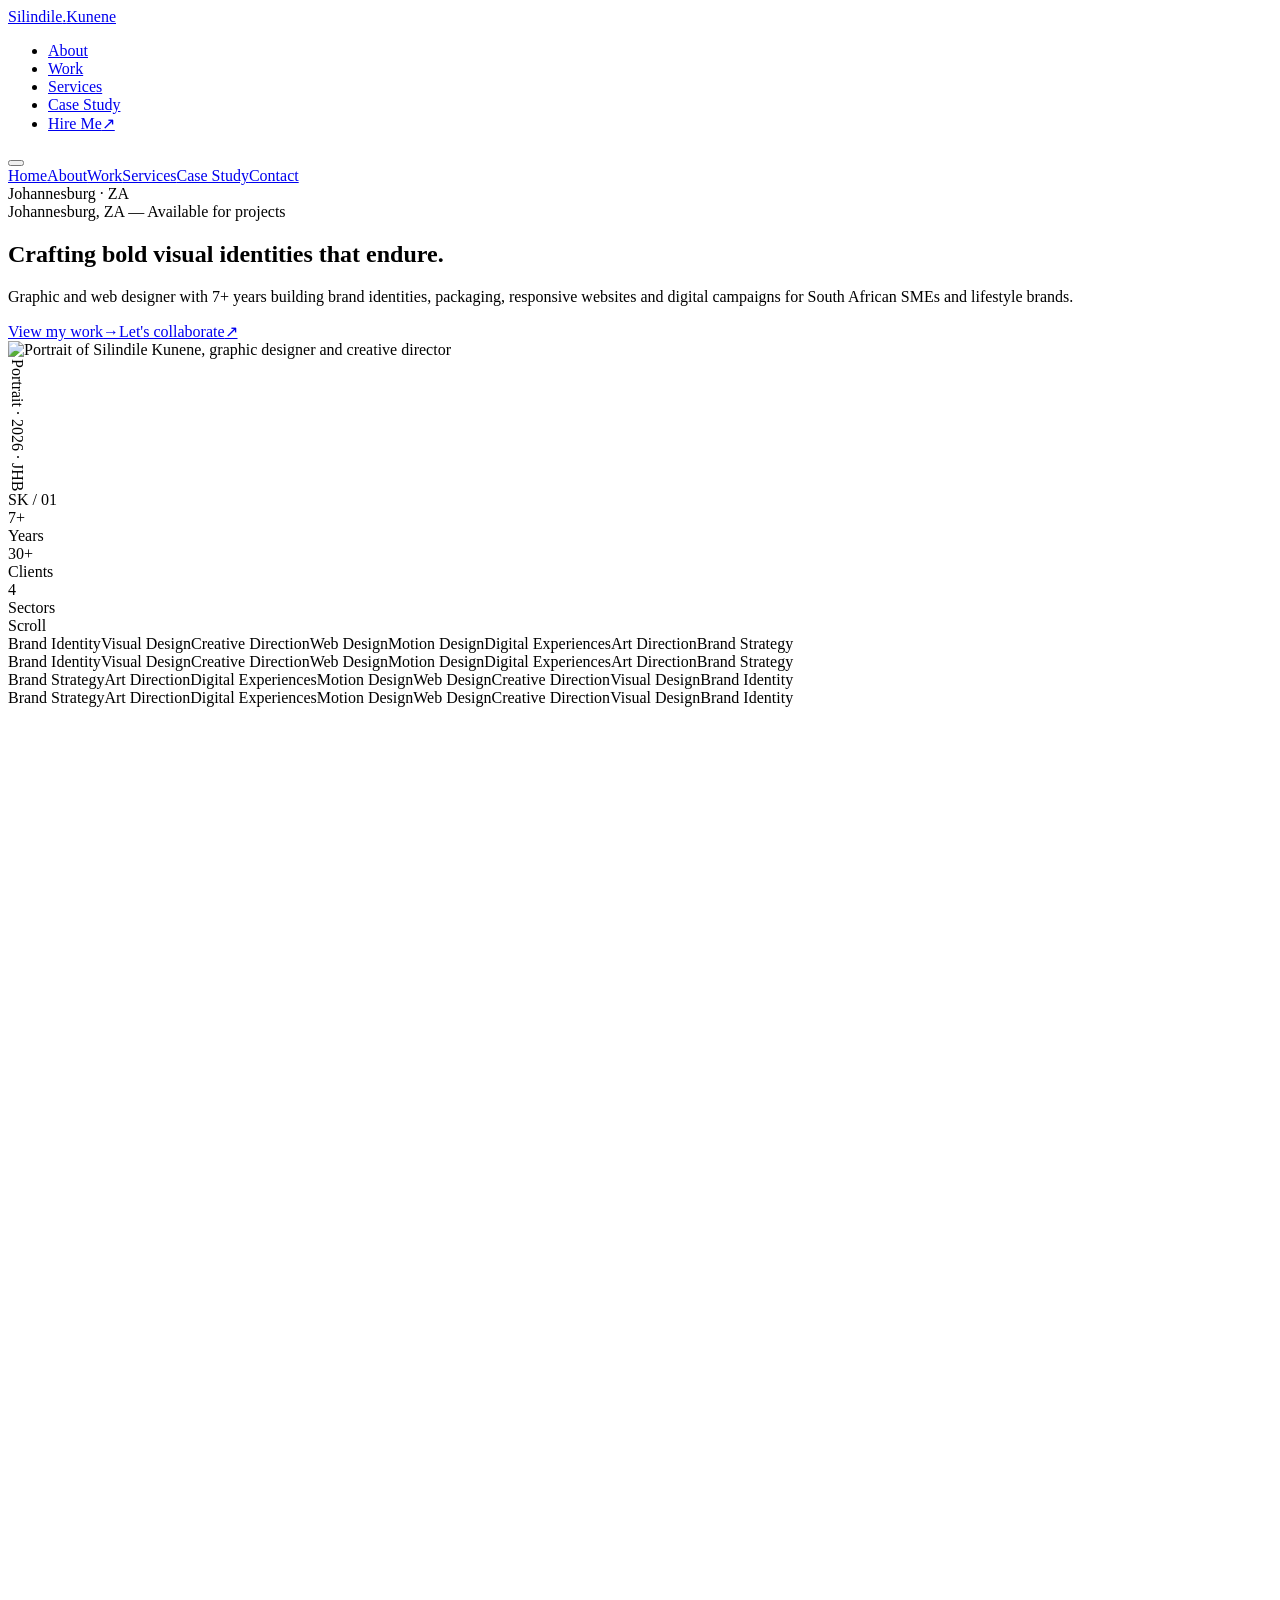
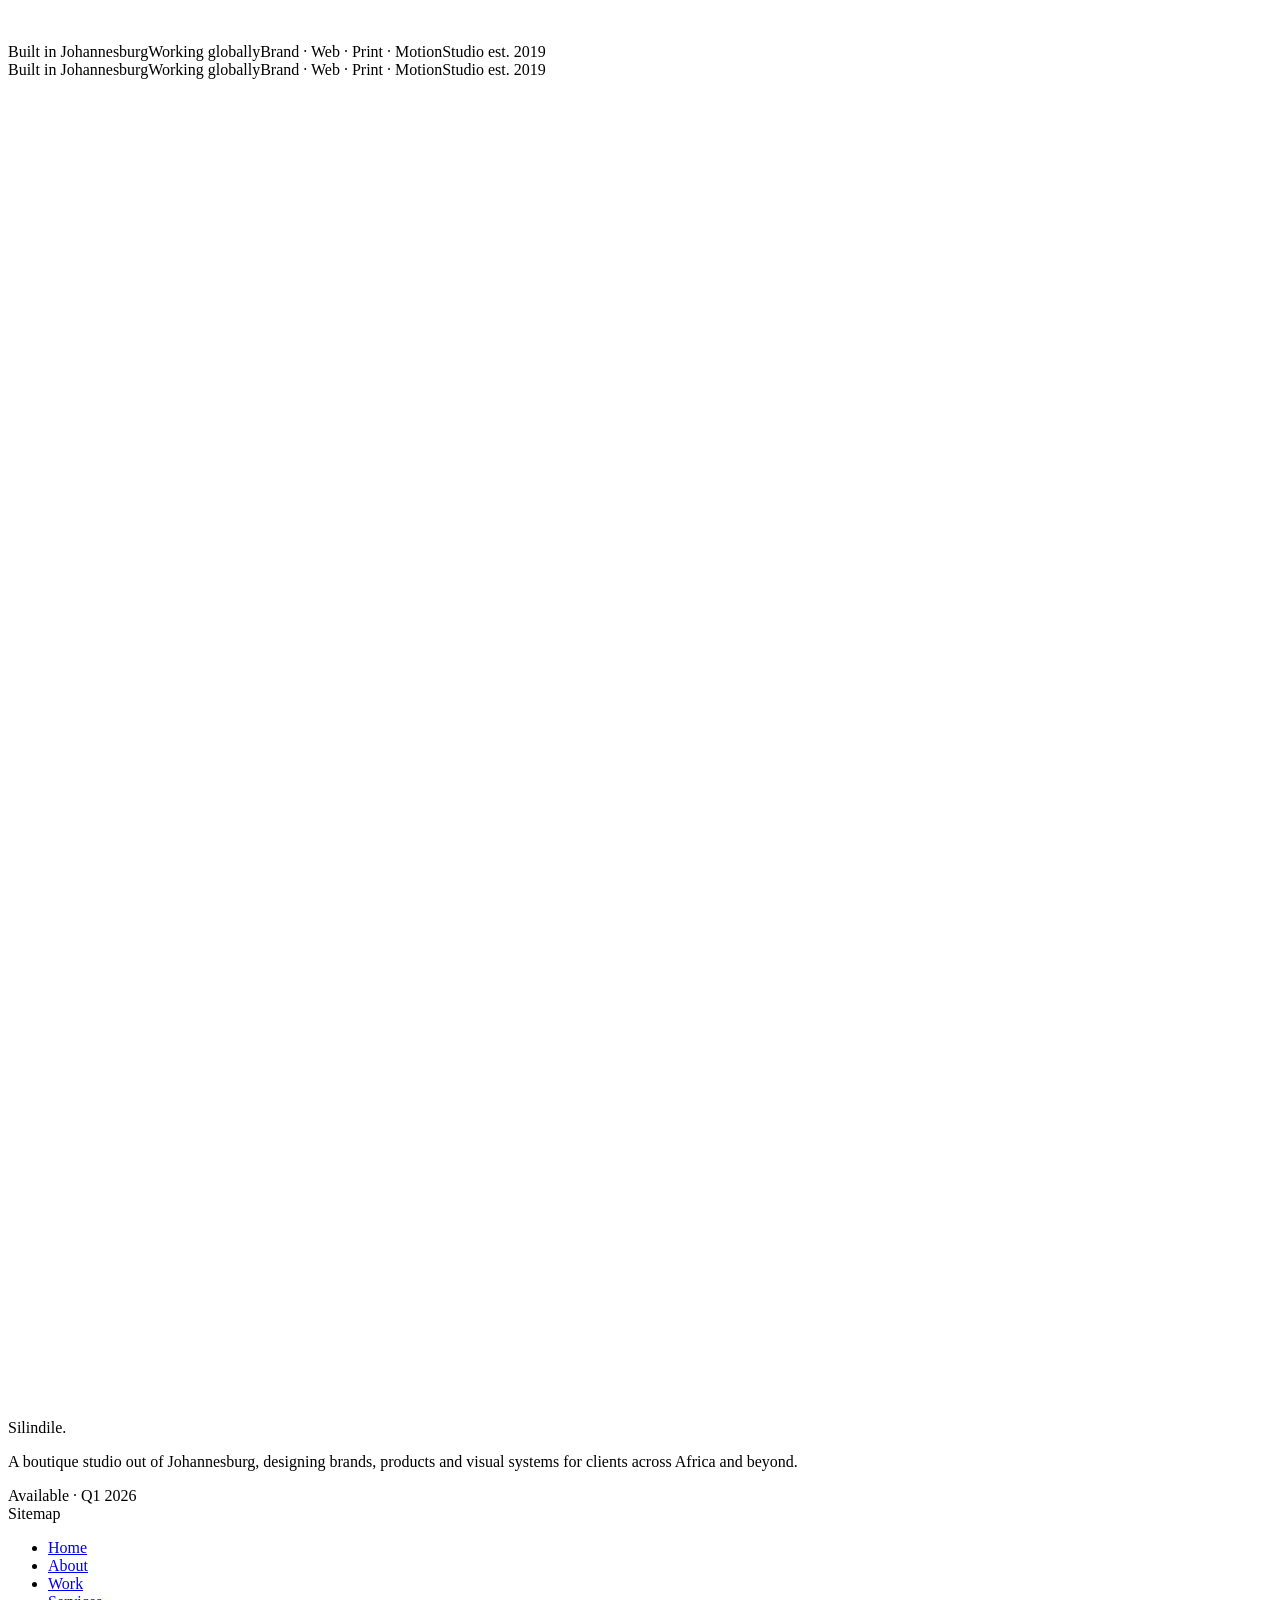
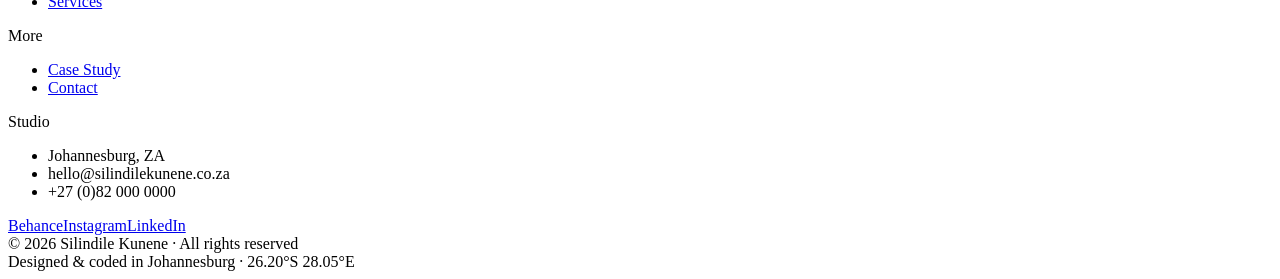
==== index.html @ 329f8b5c "Add files via upload" ====
<!DOCTYPE html><html lang="en" data-tsd-source="/src/routes/__root.tsx:108:5" class="cursor-on"><head data-tsd-source="/src/routes/__root.tsx:109:7"><meta charset="utf-8"><meta name="viewport" content="width=device-width, initial-scale=1"><link rel="preload" as="image" href="assets/images/silindile-hero.png" fetchpriority="high"><link rel="stylesheet" href="https://fonts.googleapis.com/css2?family=Cormorant+Garamond:ital,wght@0,300;0,400;0,500;0,600;1,300;1,400;1,600&amp;family=DM+Mono:wght@300;400;500&amp;display=swap" data-precedence="default"><link rel="stylesheet" href="https://api.fontshare.com/v2/css?f[]=cabinet-grotesk@300,400,500,700,800,900&amp;display=swap" data-precedence="default"><title>Silindile Kunene — Graphic Designer &amp; Creative Director</title><meta name="author" content="Silindile Kunene"><meta name="theme-color" content="#000000"><meta name="format-detection" content="telephone=no"><meta property="og:site_name" content="Silindile Kunene"><meta property="og:type" content="website"><meta property="og:locale" content="en_ZA"><meta name="twitter:card" content="summary_large_image"><meta name="twitter:title" content="Silindile Kunene — Graphic Designer &amp; Creative Director"><meta name="twitter:description" content="Brand identity, web design, creative direction. Johannesburg-based studio working with premium brands across Africa and globally."><meta name="description" content="Building premium brand identities, immersive digital experiences and visual systems that make people stop scrolling. Johannesburg, South Africa."><meta property="og:title" content="Silindile Kunene — Graphic Designer &amp; Creative Director"><meta property="og:description" content="Independent studio crafting bold visual identities, premium brands and digital experiences from Johannesburg."><meta property="og:url" content="https://radiant-refine-joy.lovable.app/"><meta property="og:image" content="https://radiant-refine-joy.lovable.appassets/images/silindile-hero.png"><meta name="twitter:image" content="https://radiant-refine-joy.lovable.appassets/images/silindile-hero.png"><link rel="icon" href="/favicon.ico"><link rel="preconnect" href="https://fonts.googleapis.com"><link rel="preconnect" href="https://fonts.gstatic.com" crossorigin="anonymous"><link rel="preconnect" href="https://api.fontshare.com"><link rel="canonical" href="https://radiant-refine-joy.lovable.app/"><link rel="preload" as="image" href="assets/images/silindile-hero.png" fetchpriority="high"><script type="application/ld+json">{"@context":"https://schema.org","@type":"Person","name":"Silindile Kunene","jobTitle":"Graphic Designer & Creative Director","url":"https://radiant-refine-joy.lovable.app","address":{"@type":"PostalAddress","addressLocality":"Johannesburg","addressCountry":"ZA"},"sameAs":["https://www.behance.net/silindilekunene"]}</script><link rel="stylesheet" href="assets/styles.css"></head><body class="bg-ink text-bone" data-tsd-source="/src/routes/__root.tsx:112:7"><style data-tsd-source="/src/components/site/Cursor.tsx:65:7">
        .cursor-on, .cursor-on * { cursor: none !important; }
        @media (max-width: 1023px), (pointer: coarse) {
          .cursor-on, .cursor-on * { cursor: auto !important; }
        }
        .cursor-dot, .cursor-ring {
          position: fixed; top: 0; left: 0; pointer-events: none; z-index: 9999;
          transition: width .3s var(--ease-editorial), height .3s var(--ease-editorial), background-color .3s, border-color .3s;
        }
        .cursor-dot { width: 8px; height: 8px; background: var(--color-gold); border-radius: 999px; mix-blend-mode: difference; }
        .cursor-ring { width: 36px; height: 36px; border: 1px solid rgba(255,255,255,0.35); border-radius: 999px; }
        body.cursor-hover .cursor-dot { width: 56px; height: 56px; background: rgba(255,106,0,0.15); }
        body.cursor-hover .cursor-ring { width: 56px; height: 56px; border-color: var(--color-gold); }
      </style><div class="cursor-dot" aria-hidden="true" data-tsd-source="/src/components/site/Cursor.tsx:79:7"></div><div class="cursor-ring" aria-hidden="true" data-tsd-source="/src/components/site/Cursor.tsx:80:7" style="transform: translate3d(720px, 900px, 0px) translate(-50%, -50%);"></div><nav class="fixed inset-x-0 top-0 z-50 flex items-center justify-between px-6 py-5 transition-all duration-500 md:px-12 bg-transparent" data-tsd-source="/src/components/site/Nav.tsx:27:7"><a data-tsd-source="/src/components/site/Nav.tsx:34:9" class="flex items-baseline gap-2 text-bone active" href="index.html" data-status="active" aria-current="page"><span class="font-display text-[1.35rem] tracking-wide" data-tsd-source="/src/components/site/Nav.tsx:35:11">Silindile<span class="text-gold" data-tsd-source="/src/components/site/Nav.tsx:36:22">.</span></span><span class="hidden font-mono text-[0.55rem] uppercase tracking-[0.3em] text-white/40 md:inline" data-tsd-source="/src/components/site/Nav.tsx:38:11">Kunene</span></a><ul class="hidden items-center gap-10 md:flex" data-tsd-source="/src/components/site/Nav.tsx:43:9"><li data-tsd-source="/src/components/site/Nav.tsx:47:15"><a data-tsd-source="/src/components/site/Nav.tsx:48:17" href="about.html" class="relative font-mono text-[0.7rem] uppercase tracking-[0.2em] transition-colors text-white/50 hover:text-bone">About<span class="absolute -bottom-1 left-0 h-px bg-gold transition-all duration-500 w-0 group-hover:w-full" data-tsd-source="/src/components/site/Nav.tsx:55:19"></span></a></li><li data-tsd-source="/src/components/site/Nav.tsx:47:15"><a data-tsd-source="/src/components/site/Nav.tsx:48:17" href="work.html" class="relative font-mono text-[0.7rem] uppercase tracking-[0.2em] transition-colors text-white/50 hover:text-bone">Work<span class="absolute -bottom-1 left-0 h-px bg-gold transition-all duration-500 w-0 group-hover:w-full" data-tsd-source="/src/components/site/Nav.tsx:55:19"></span></a></li><li data-tsd-source="/src/components/site/Nav.tsx:47:15"><a data-tsd-source="/src/components/site/Nav.tsx:48:17" href="services.html" class="relative font-mono text-[0.7rem] uppercase tracking-[0.2em] transition-colors text-white/50 hover:text-bone">Services<span class="absolute -bottom-1 left-0 h-px bg-gold transition-all duration-500 w-0 group-hover:w-full" data-tsd-source="/src/components/site/Nav.tsx:55:19"></span></a></li><li data-tsd-source="/src/components/site/Nav.tsx:47:15"><a data-tsd-source="/src/components/site/Nav.tsx:48:17" href="case-study.html" class="relative font-mono text-[0.7rem] uppercase tracking-[0.2em] transition-colors text-white/50 hover:text-bone">Case Study<span class="absolute -bottom-1 left-0 h-px bg-gold transition-all duration-500 w-0 group-hover:w-full" data-tsd-source="/src/components/site/Nav.tsx:55:19"></span></a></li><li data-tsd-source="/src/components/site/Nav.tsx:64:11"><a data-tsd-source="/src/components/site/Nav.tsx:65:13" href="contact.html" class="group inline-flex items-center gap-2 bg-gold px-5 py-2.5 font-mono text-[0.68rem] uppercase tracking-[0.2em] text-ink transition-colors hover:bg-bone">Hire Me<span class="transition-transform group-hover:translate-x-0.5" data-tsd-source="/src/components/site/Nav.tsx:70:15">↗</span></a></li></ul><button aria-label="Toggle navigation" class="relative z-50 flex h-10 w-10 flex-col items-center justify-center gap-[5px] md:hidden" data-tsd-source="/src/components/site/Nav.tsx:75:9"><span class="block h-[1.5px] w-7 bg-bone transition-transform " data-tsd-source="/src/components/site/Nav.tsx:80:11"></span><span class="block h-[1.5px] w-7 bg-bone transition-opacity " data-tsd-source="/src/components/site/Nav.tsx:83:11"></span><span class="block h-[1.5px] w-7 bg-bone transition-transform " data-tsd-source="/src/components/site/Nav.tsx:86:11"></span></button></nav><div class="fixed inset-0 z-40 flex flex-col items-center justify-center gap-10 bg-ink transition-all duration-500 md:hidden pointer-events-none opacity-0" data-tsd-source="/src/components/site/Nav.tsx:93:7"><a data-tsd-source="/src/components/site/Nav.tsx:99:11" class="font-display text-4xl font-light tracking-tight text-bone transition-colors hover:text-gold active" href="index.html" data-status="active" aria-current="page">Home</a><a data-tsd-source="/src/components/site/Nav.tsx:99:11" href="about.html" class="font-display text-4xl font-light tracking-tight text-bone transition-colors hover:text-gold">About</a><a data-tsd-source="/src/components/site/Nav.tsx:99:11" href="work.html" class="font-display text-4xl font-light tracking-tight text-bone transition-colors hover:text-gold">Work</a><a data-tsd-source="/src/components/site/Nav.tsx:99:11" href="services.html" class="font-display text-4xl font-light tracking-tight text-bone transition-colors hover:text-gold">Services</a><a data-tsd-source="/src/components/site/Nav.tsx:99:11" href="case-study.html" class="font-display text-4xl font-light tracking-tight text-bone transition-colors hover:text-gold">Case Study</a><a data-tsd-source="/src/components/site/Nav.tsx:99:11" href="contact.html" class="font-display text-4xl font-light tracking-tight text-bone transition-colors hover:text-gold">Contact</a><div class="absolute bottom-12 font-mono text-[0.6rem] uppercase tracking-[0.3em] text-white/30" data-tsd-source="/src/components/site/Nav.tsx:107:9">Johannesburg · ZA</div></div><main class="min-h-screen" data-tsd-source="/src/routes/__root.tsx:127:7"><!--$--><section class="relative min-h-[100svh] overflow-hidden bg-ink pt-28 md:pt-0" data-tsd-source="/src/routes/index.tsx:95:7"><div class="pointer-events-none absolute right-[18%] top-1/2 hidden md:block" data-tsd-source="/src/routes/index.tsx:97:9"><div class="spin-slow absolute h-[520px] w-[520px] rounded-full border border-gold/10" data-tsd-source="/src/routes/index.tsx:98:11"></div><div class="absolute h-[320px] w-[320px] rounded-full border border-gold/15 [animation:spin-slow_60s_linear_infinite_reverse]" data-tsd-source="/src/routes/index.tsx:99:11"></div></div><div class="relative mx-auto grid min-h-[100svh] max-w-[1500px] grid-cols-1 items-center gap-16 px-6 pb-16 md:grid-cols-[1.05fr_0.95fr] md:px-12" data-tsd-source="/src/routes/index.tsx:102:9"><div class="relative" data-tsd-source="/src/routes/index.tsx:103:11"><div data-tsd-source="/src/components/site/Reveal.tsx:22:5" style="opacity: 1; transform: none;"><span class="eyebrow eyebrow-rule" data-tsd-source="/src/routes/index.tsx:105:15">Johannesburg, ZA — Available for projects</span></div><h1 class="serif-display mt-8 text-[clamp(3.2rem,7.2vw,7.8rem)]" data-tsd-source="/src/components/site/Reveal.tsx:47:5"><span class="inline-block will-change-transform " data-tsd-source="/src/components/site/Reveal.tsx:57:11" style="opacity: 1; filter: blur(0px); transform: none;">Crafting<!-- -->&nbsp;</span><span class="inline-block will-change-transform italic text-gold" data-tsd-source="/src/components/site/Reveal.tsx:57:11" style="opacity: 1; filter: blur(0px); transform: none;">bold<!-- -->&nbsp;</span><span class="inline-block will-change-transform " data-tsd-source="/src/components/site/Reveal.tsx:57:11" style="opacity: 1; filter: blur(0px); transform: none;">visual<!-- -->&nbsp;</span><span class="inline-block will-change-transform " data-tsd-source="/src/components/site/Reveal.tsx:57:11" style="opacity: 1; filter: blur(0px); transform: none;">identities<!-- -->&nbsp;</span><span class="inline-block will-change-transform " data-tsd-source="/src/components/site/Reveal.tsx:57:11" style="opacity: 1; filter: blur(0px); transform: none;">that<!-- -->&nbsp;</span><span class="inline-block will-change-transform " data-tsd-source="/src/components/site/Reveal.tsx:57:11" style="opacity: 1; filter: blur(0px); transform: none;">endure.</span></h1><div data-tsd-source="/src/components/site/Reveal.tsx:22:5" style="opacity: 1; transform: none;"><p class="mt-8 max-w-[460px] text-base leading-relaxed text-white/55" data-tsd-source="/src/routes/index.tsx:117:15">Graphic and web designer with 7+ years building brand identities, packaging, responsive websites and digital campaigns for South African SMEs and lifestyle brands.</p></div><div data-tsd-source="/src/components/site/Reveal.tsx:22:5" style="opacity: 1; transform: none;"><div class="mt-10 flex flex-wrap items-center gap-5" data-tsd-source="/src/routes/index.tsx:125:15"><a data-tsd-source="/src/routes/index.tsx:126:17" href="work.html" class="group inline-flex items-center gap-3 bg-gold px-7 py-4 font-mono text-[0.7rem] uppercase tracking-[0.25em] text-ink transition-all hover:bg-bone">View my work<span class="transition-transform group-hover:translate-x-1" data-tsd-source="/src/routes/index.tsx:131:19">→</span></a><a data-tsd-source="/src/routes/index.tsx:133:17" href="contact.html" class="group inline-flex items-center gap-2 border-b border-white/15 pb-1.5 font-mono text-[0.7rem] uppercase tracking-[0.2em] text-white/65 transition-all hover:border-gold hover:text-bone">Let's collaborate<span class="text-gold transition-transform group-hover:translate-x-1" data-tsd-source="/src/routes/index.tsx:138:19">↗</span></a></div></div></div><div class="relative h-[60svh] animate-[fade-up_1.2s_var(--ease-soft)_0.4s_both] md:h-[88vh]" data-tsd-source="/src/routes/index.tsx:145:11"><div class="absolute inset-0 overflow-hidden bg-[radial-gradient(circle_at_50%_120%,rgba(255,106,0,0.35),transparent_55%)]" data-tsd-source="/src/routes/index.tsx:146:13"><div class="absolute inset-x-12 bottom-0 top-12 border border-white/10 bg-[linear-gradient(160deg,#000_0%,#0d0200_60%,#1a0500_100%)]" data-tsd-source="/src/routes/index.tsx:147:15"><div class="grain absolute inset-0" data-tsd-source="/src/routes/index.tsx:148:17"></div><img src="assets/images/silindile-hero.png" alt="Portrait of Silindile Kunene, graphic designer and creative director" fetchpriority="high" decoding="async" width="900" height="1200" class="absolute bottom-0 left-1/2 h-[92%] w-auto -translate-x-1/2 object-contain object-bottom [mask-image:linear-gradient(to_bottom,black_82%,transparent)]" data-tsd-source="/src/routes/index.tsx:149:17"><div class="absolute right-4 top-4 z-10 font-mono text-[0.55rem] uppercase tracking-[0.3em] text-white/40" style="writing-mode:vertical-rl" data-tsd-source="/src/routes/index.tsx:158:17">Portrait · 2026 · JHB</div><div class="absolute left-6 top-6 z-10 font-mono text-[0.55rem] uppercase tracking-[0.3em] text-gold/70" data-tsd-source="/src/routes/index.tsx:164:17">SK / 01</div></div></div><div class="absolute -bottom-2 left-2 grid grid-cols-3 gap-6 border border-white/10 bg-ink/85 p-6 backdrop-blur md:left-auto md:right-6" data-tsd-source="/src/routes/index.tsx:171:13"><div class="flex flex-col gap-2" data-tsd-source="/src/components/site/StatCounter.tsx:43:5"><div class="font-display text-[clamp(2.4rem,4vw,3.5rem)] font-light leading-none" data-tsd-source="/src/components/site/StatCounter.tsx:44:7">7<span class="text-gold" data-tsd-source="/src/components/site/StatCounter.tsx:46:9">+</span></div><div class="mono-label text-white/40" data-tsd-source="/src/components/site/StatCounter.tsx:48:7">Years</div></div><div class="flex flex-col gap-2" data-tsd-source="/src/components/site/StatCounter.tsx:43:5"><div class="font-display text-[clamp(2.4rem,4vw,3.5rem)] font-light leading-none" data-tsd-source="/src/components/site/StatCounter.tsx:44:7">30<span class="text-gold" data-tsd-source="/src/components/site/StatCounter.tsx:46:9">+</span></div><div class="mono-label text-white/40" data-tsd-source="/src/components/site/StatCounter.tsx:48:7">Clients</div></div><div class="flex flex-col gap-2" data-tsd-source="/src/components/site/StatCounter.tsx:43:5"><div class="font-display text-[clamp(2.4rem,4vw,3.5rem)] font-light leading-none" data-tsd-source="/src/components/site/StatCounter.tsx:44:7">4<span class="text-gold" data-tsd-source="/src/components/site/StatCounter.tsx:46:9"></span></div><div class="mono-label text-white/40" data-tsd-source="/src/components/site/StatCounter.tsx:48:7">Sectors</div></div></div></div></div><div class="absolute bottom-6 left-6 hidden font-mono text-[0.55rem] uppercase tracking-[0.4em] text-white/25 md:flex md:items-center md:gap-3" data-tsd-source="/src/routes/index.tsx:180:9"><span class="block h-8 w-px bg-white/20" data-tsd-source="/src/routes/index.tsx:181:11"></span>Scroll</div></section><div class="overflow-hidden bg-transparent text-bone" data-tsd-source="/src/components/site/Marquee.tsx:19:5"><div class="marquee-track py-5" data-tsd-source="/src/components/site/Marquee.tsx:20:7"><div class="flex shrink-0 items-center gap-12 pr-12" aria-hidden="false" data-tsd-source="/src/components/site/Marquee.tsx:22:11"><span class="flex items-center gap-12 font-display text-[clamp(2rem,4.5vw,4.5rem)] leading-none italic" data-tsd-source="/src/components/site/Marquee.tsx:24:15"><span data-tsd-source="/src/routes/index.tsx:189:11">Brand Identity</span><span class="inline-block h-2 w-2 rounded-full bg-gold" data-tsd-source="/src/components/site/Marquee.tsx:29:17"></span></span><span class="flex items-center gap-12 font-display text-[clamp(2rem,4.5vw,4.5rem)] leading-none italic" data-tsd-source="/src/components/site/Marquee.tsx:24:15"><span data-tsd-source="/src/routes/index.tsx:189:11">Visual Design</span><span class="inline-block h-2 w-2 rounded-full bg-gold" data-tsd-source="/src/components/site/Marquee.tsx:29:17"></span></span><span class="flex items-center gap-12 font-display text-[clamp(2rem,4.5vw,4.5rem)] leading-none italic" data-tsd-source="/src/components/site/Marquee.tsx:24:15"><span data-tsd-source="/src/routes/index.tsx:189:11">Creative Direction</span><span class="inline-block h-2 w-2 rounded-full bg-gold" data-tsd-source="/src/components/site/Marquee.tsx:29:17"></span></span><span class="flex items-center gap-12 font-display text-[clamp(2rem,4.5vw,4.5rem)] leading-none italic" data-tsd-source="/src/components/site/Marquee.tsx:24:15"><span data-tsd-source="/src/routes/index.tsx:189:11">Web Design</span><span class="inline-block h-2 w-2 rounded-full bg-gold" data-tsd-source="/src/components/site/Marquee.tsx:29:17"></span></span><span class="flex items-center gap-12 font-display text-[clamp(2rem,4.5vw,4.5rem)] leading-none italic" data-tsd-source="/src/components/site/Marquee.tsx:24:15"><span data-tsd-source="/src/routes/index.tsx:189:11">Motion Design</span><span class="inline-block h-2 w-2 rounded-full bg-gold" data-tsd-source="/src/components/site/Marquee.tsx:29:17"></span></span><span class="flex items-center gap-12 font-display text-[clamp(2rem,4.5vw,4.5rem)] leading-none italic" data-tsd-source="/src/components/site/Marquee.tsx:24:15"><span data-tsd-source="/src/routes/index.tsx:189:11">Digital Experiences</span><span class="inline-block h-2 w-2 rounded-full bg-gold" data-tsd-source="/src/components/site/Marquee.tsx:29:17"></span></span><span class="flex items-center gap-12 font-display text-[clamp(2rem,4.5vw,4.5rem)] leading-none italic" data-tsd-source="/src/components/site/Marquee.tsx:24:15"><span data-tsd-source="/src/routes/index.tsx:189:11">Art Direction</span><span class="inline-block h-2 w-2 rounded-full bg-gold" data-tsd-source="/src/components/site/Marquee.tsx:29:17"></span></span><span class="flex items-center gap-12 font-display text-[clamp(2rem,4.5vw,4.5rem)] leading-none italic" data-tsd-source="/src/components/site/Marquee.tsx:24:15"><span data-tsd-source="/src/routes/index.tsx:189:11">Brand Strategy</span><span class="inline-block h-2 w-2 rounded-full bg-gold" data-tsd-source="/src/components/site/Marquee.tsx:29:17"></span></span></div><div class="flex shrink-0 items-center gap-12 pr-12" aria-hidden="true" data-tsd-source="/src/components/site/Marquee.tsx:22:11"><span class="flex items-center gap-12 font-display text-[clamp(2rem,4.5vw,4.5rem)] leading-none italic" data-tsd-source="/src/components/site/Marquee.tsx:24:15"><span data-tsd-source="/src/routes/index.tsx:189:11">Brand Identity</span><span class="inline-block h-2 w-2 rounded-full bg-gold" data-tsd-source="/src/components/site/Marquee.tsx:29:17"></span></span><span class="flex items-center gap-12 font-display text-[clamp(2rem,4.5vw,4.5rem)] leading-none italic" data-tsd-source="/src/components/site/Marquee.tsx:24:15"><span data-tsd-source="/src/routes/index.tsx:189:11">Visual Design</span><span class="inline-block h-2 w-2 rounded-full bg-gold" data-tsd-source="/src/components/site/Marquee.tsx:29:17"></span></span><span class="flex items-center gap-12 font-display text-[clamp(2rem,4.5vw,4.5rem)] leading-none italic" data-tsd-source="/src/components/site/Marquee.tsx:24:15"><span data-tsd-source="/src/routes/index.tsx:189:11">Creative Direction</span><span class="inline-block h-2 w-2 rounded-full bg-gold" data-tsd-source="/src/components/site/Marquee.tsx:29:17"></span></span><span class="flex items-center gap-12 font-display text-[clamp(2rem,4.5vw,4.5rem)] leading-none italic" data-tsd-source="/src/components/site/Marquee.tsx:24:15"><span data-tsd-source="/src/routes/index.tsx:189:11">Web Design</span><span class="inline-block h-2 w-2 rounded-full bg-gold" data-tsd-source="/src/components/site/Marquee.tsx:29:17"></span></span><span class="flex items-center gap-12 font-display text-[clamp(2rem,4.5vw,4.5rem)] leading-none italic" data-tsd-source="/src/components/site/Marquee.tsx:24:15"><span data-tsd-source="/src/routes/index.tsx:189:11">Motion Design</span><span class="inline-block h-2 w-2 rounded-full bg-gold" data-tsd-source="/src/components/site/Marquee.tsx:29:17"></span></span><span class="flex items-center gap-12 font-display text-[clamp(2rem,4.5vw,4.5rem)] leading-none italic" data-tsd-source="/src/components/site/Marquee.tsx:24:15"><span data-tsd-source="/src/routes/index.tsx:189:11">Digital Experiences</span><span class="inline-block h-2 w-2 rounded-full bg-gold" data-tsd-source="/src/components/site/Marquee.tsx:29:17"></span></span><span class="flex items-center gap-12 font-display text-[clamp(2rem,4.5vw,4.5rem)] leading-none italic" data-tsd-source="/src/components/site/Marquee.tsx:24:15"><span data-tsd-source="/src/routes/index.tsx:189:11">Art Direction</span><span class="inline-block h-2 w-2 rounded-full bg-gold" data-tsd-source="/src/components/site/Marquee.tsx:29:17"></span></span><span class="flex items-center gap-12 font-display text-[clamp(2rem,4.5vw,4.5rem)] leading-none italic" data-tsd-source="/src/components/site/Marquee.tsx:24:15"><span data-tsd-source="/src/routes/index.tsx:189:11">Brand Strategy</span><span class="inline-block h-2 w-2 rounded-full bg-gold" data-tsd-source="/src/components/site/Marquee.tsx:29:17"></span></span></div></div></div><div class="h-px w-full bg-white/10" data-tsd-source="/src/routes/index.tsx:193:7"></div><div class="overflow-hidden bg-transparent text-bone" data-tsd-source="/src/components/site/Marquee.tsx:19:5"><div class="marquee-track-fast py-5" data-tsd-source="/src/components/site/Marquee.tsx:20:7"><div class="flex shrink-0 items-center gap-12 pr-12" aria-hidden="false" data-tsd-source="/src/components/site/Marquee.tsx:22:11"><span class="flex items-center gap-12 font-display text-[clamp(2rem,4.5vw,4.5rem)] leading-none italic" data-tsd-source="/src/components/site/Marquee.tsx:24:15"><span class="text-white/40" data-tsd-source="/src/routes/index.tsx:196:11">Brand Strategy</span><span class="inline-block h-2 w-2 rounded-full bg-gold" data-tsd-source="/src/components/site/Marquee.tsx:29:17"></span></span><span class="flex items-center gap-12 font-display text-[clamp(2rem,4.5vw,4.5rem)] leading-none italic" data-tsd-source="/src/components/site/Marquee.tsx:24:15"><span class="text-white/40" data-tsd-source="/src/routes/index.tsx:196:11">Art Direction</span><span class="inline-block h-2 w-2 rounded-full bg-gold" data-tsd-source="/src/components/site/Marquee.tsx:29:17"></span></span><span class="flex items-center gap-12 font-display text-[clamp(2rem,4.5vw,4.5rem)] leading-none italic" data-tsd-source="/src/components/site/Marquee.tsx:24:15"><span class="text-white/40" data-tsd-source="/src/routes/index.tsx:196:11">Digital Experiences</span><span class="inline-block h-2 w-2 rounded-full bg-gold" data-tsd-source="/src/components/site/Marquee.tsx:29:17"></span></span><span class="flex items-center gap-12 font-display text-[clamp(2rem,4.5vw,4.5rem)] leading-none italic" data-tsd-source="/src/components/site/Marquee.tsx:24:15"><span class="text-white/40" data-tsd-source="/src/routes/index.tsx:196:11">Motion Design</span><span class="inline-block h-2 w-2 rounded-full bg-gold" data-tsd-source="/src/components/site/Marquee.tsx:29:17"></span></span><span class="flex items-center gap-12 font-display text-[clamp(2rem,4.5vw,4.5rem)] leading-none italic" data-tsd-source="/src/components/site/Marquee.tsx:24:15"><span class="text-white/40" data-tsd-source="/src/routes/index.tsx:196:11">Web Design</span><span class="inline-block h-2 w-2 rounded-full bg-gold" data-tsd-source="/src/components/site/Marquee.tsx:29:17"></span></span><span class="flex items-center gap-12 font-display text-[clamp(2rem,4.5vw,4.5rem)] leading-none italic" data-tsd-source="/src/components/site/Marquee.tsx:24:15"><span class="text-white/40" data-tsd-source="/src/routes/index.tsx:196:11">Creative Direction</span><span class="inline-block h-2 w-2 rounded-full bg-gold" data-tsd-source="/src/components/site/Marquee.tsx:29:17"></span></span><span class="flex items-center gap-12 font-display text-[clamp(2rem,4.5vw,4.5rem)] leading-none italic" data-tsd-source="/src/components/site/Marquee.tsx:24:15"><span class="text-white/40" data-tsd-source="/src/routes/index.tsx:196:11">Visual Design</span><span class="inline-block h-2 w-2 rounded-full bg-gold" data-tsd-source="/src/components/site/Marquee.tsx:29:17"></span></span><span class="flex items-center gap-12 font-display text-[clamp(2rem,4.5vw,4.5rem)] leading-none italic" data-tsd-source="/src/components/site/Marquee.tsx:24:15"><span class="text-white/40" data-tsd-source="/src/routes/index.tsx:196:11">Brand Identity</span><span class="inline-block h-2 w-2 rounded-full bg-gold" data-tsd-source="/src/components/site/Marquee.tsx:29:17"></span></span></div><div class="flex shrink-0 items-center gap-12 pr-12" aria-hidden="true" data-tsd-source="/src/components/site/Marquee.tsx:22:11"><span class="flex items-center gap-12 font-display text-[clamp(2rem,4.5vw,4.5rem)] leading-none italic" data-tsd-source="/src/components/site/Marquee.tsx:24:15"><span class="text-white/40" data-tsd-source="/src/routes/index.tsx:196:11">Brand Strategy</span><span class="inline-block h-2 w-2 rounded-full bg-gold" data-tsd-source="/src/components/site/Marquee.tsx:29:17"></span></span><span class="flex items-center gap-12 font-display text-[clamp(2rem,4.5vw,4.5rem)] leading-none italic" data-tsd-source="/src/components/site/Marquee.tsx:24:15"><span class="text-white/40" data-tsd-source="/src/routes/index.tsx:196:11">Art Direction</span><span class="inline-block h-2 w-2 rounded-full bg-gold" data-tsd-source="/src/components/site/Marquee.tsx:29:17"></span></span><span class="flex items-center gap-12 font-display text-[clamp(2rem,4.5vw,4.5rem)] leading-none italic" data-tsd-source="/src/components/site/Marquee.tsx:24:15"><span class="text-white/40" data-tsd-source="/src/routes/index.tsx:196:11">Digital Experiences</span><span class="inline-block h-2 w-2 rounded-full bg-gold" data-tsd-source="/src/components/site/Marquee.tsx:29:17"></span></span><span class="flex items-center gap-12 font-display text-[clamp(2rem,4.5vw,4.5rem)] leading-none italic" data-tsd-source="/src/components/site/Marquee.tsx:24:15"><span class="text-white/40" data-tsd-source="/src/routes/index.tsx:196:11">Motion Design</span><span class="inline-block h-2 w-2 rounded-full bg-gold" data-tsd-source="/src/components/site/Marquee.tsx:29:17"></span></span><span class="flex items-center gap-12 font-display text-[clamp(2rem,4.5vw,4.5rem)] leading-none italic" data-tsd-source="/src/components/site/Marquee.tsx:24:15"><span class="text-white/40" data-tsd-source="/src/routes/index.tsx:196:11">Web Design</span><span class="inline-block h-2 w-2 rounded-full bg-gold" data-tsd-source="/src/components/site/Marquee.tsx:29:17"></span></span><span class="flex items-center gap-12 font-display text-[clamp(2rem,4.5vw,4.5rem)] leading-none italic" data-tsd-source="/src/components/site/Marquee.tsx:24:15"><span class="text-white/40" data-tsd-source="/src/routes/index.tsx:196:11">Creative Direction</span><span class="inline-block h-2 w-2 rounded-full bg-gold" data-tsd-source="/src/components/site/Marquee.tsx:29:17"></span></span><span class="flex items-center gap-12 font-display text-[clamp(2rem,4.5vw,4.5rem)] leading-none italic" data-tsd-source="/src/components/site/Marquee.tsx:24:15"><span class="text-white/40" data-tsd-source="/src/routes/index.tsx:196:11">Visual Design</span><span class="inline-block h-2 w-2 rounded-full bg-gold" data-tsd-source="/src/components/site/Marquee.tsx:29:17"></span></span><span class="flex items-center gap-12 font-display text-[clamp(2rem,4.5vw,4.5rem)] leading-none italic" data-tsd-source="/src/components/site/Marquee.tsx:24:15"><span class="text-white/40" data-tsd-source="/src/routes/index.tsx:196:11">Brand Identity</span><span class="inline-block h-2 w-2 rounded-full bg-gold" data-tsd-source="/src/components/site/Marquee.tsx:29:17"></span></span></div></div></div><section class="relative bg-ink px-6 py-32 md:px-12 md:py-44" data-tsd-source="/src/routes/index.tsx:203:7"><div class="mx-auto grid max-w-[1400px] gap-16 md:grid-cols-[0.9fr_1.4fr]" data-tsd-source="/src/routes/index.tsx:204:9"><div data-tsd-source="/src/components/site/Reveal.tsx:22:5" style="opacity:0;transform:translateY(36px)"><div class="sticky top-32" data-tsd-source="/src/routes/index.tsx:206:13"><span class="eyebrow eyebrow-rule" data-tsd-source="/src/routes/index.tsx:207:15">About me</span><div class="mt-12 grid grid-cols-3 gap-8 border-t border-white/10 pt-8" data-tsd-source="/src/routes/index.tsx:208:15"><div data-tsd-source="/src/routes/index.tsx:461:5"><div class="font-display text-3xl font-light leading-none" data-tsd-source="/src/routes/index.tsx:462:7">7+</div><div class="mt-2 mono-label text-white/40" data-tsd-source="/src/routes/index.tsx:463:7">Years</div></div><div data-tsd-source="/src/routes/index.tsx:461:5"><div class="font-display text-3xl font-light leading-none" data-tsd-source="/src/routes/index.tsx:462:7">JHB</div><div class="mt-2 mono-label text-white/40" data-tsd-source="/src/routes/index.tsx:463:7">Based</div></div><div data-tsd-source="/src/routes/index.tsx:461:5"><div class="font-display text-3xl font-light leading-none" data-tsd-source="/src/routes/index.tsx:462:7">ZA·▲</div><div class="mt-2 mono-label text-white/40" data-tsd-source="/src/routes/index.tsx:463:7">Working</div></div></div></div></div><div data-tsd-source="/src/routes/index.tsx:216:11"><h1 class="serif-display text-[clamp(2.4rem,5.5vw,5rem)]" data-tsd-source="/src/components/site/Reveal.tsx:47:5"><span class="inline-block will-change-transform " data-tsd-source="/src/components/site/Reveal.tsx:57:11" style="opacity:0;filter:blur(8px);transform:translateY(0.5em)">Design<!-- -->&nbsp;</span><span class="inline-block will-change-transform " data-tsd-source="/src/components/site/Reveal.tsx:57:11" style="opacity:0;filter:blur(8px);transform:translateY(0.5em)">as<!-- -->&nbsp;</span><span class="inline-block will-change-transform " data-tsd-source="/src/components/site/Reveal.tsx:57:11" style="opacity:0;filter:blur(8px);transform:translateY(0.5em)">a<!-- -->&nbsp;</span><span class="inline-block will-change-transform " data-tsd-source="/src/components/site/Reveal.tsx:57:11" style="opacity:0;filter:blur(8px);transform:translateY(0.5em)">language<!-- -->&nbsp;</span><span class="inline-block will-change-transform " data-tsd-source="/src/components/site/Reveal.tsx:57:11" style="opacity:0;filter:blur(8px);transform:translateY(0.5em)">of<!-- -->&nbsp;</span><span class="inline-block will-change-transform italic text-gold" data-tsd-source="/src/components/site/Reveal.tsx:57:11" style="opacity:0;filter:blur(8px);transform:translateY(0.5em)">intention.</span></h1><div data-tsd-source="/src/components/site/Reveal.tsx:22:5" style="opacity:0;transform:translateY(36px)"><p class="mt-10 max-w-[640px] text-lg leading-[1.85] text-white/65 [&amp;_strong]:text-bone" data-tsd-source="/src/routes/index.tsx:224:15">I'm <strong data-tsd-source="/src/routes/index.tsx:225:21">Silindile Kunene</strong> — a Johannesburg-based graphic and web designer specialising in brand identity, packaging, responsive websites and digital campaigns for SMEs and lifestyle brands.</p></div><div data-tsd-source="/src/components/site/Reveal.tsx:22:5" style="opacity:0;transform:translateY(36px)"><p class="mt-6 max-w-[640px] text-lg leading-[1.85] text-white/55" data-tsd-source="/src/routes/index.tsx:233:15">Seven years running <strong class="text-bone" data-tsd-source="/src/routes/index.tsx:234:37">Digital Pen Media</strong>, an in-house stint at Lime Design Agency, and co-founder of<strong class="text-bone" data-tsd-source="/src/routes/index.tsx:236:17"> KlevaBari Apparel</strong>. Design and front-end build under one roof — from Figma to HTML, CSS, JavaScript, React and WordPress.</p></div><div data-tsd-source="/src/components/site/Reveal.tsx:22:5" style="opacity:0;transform:translateY(36px)"><div class="mt-12 flex flex-wrap gap-3" data-tsd-source="/src/routes/index.tsx:243:15"><span class="border border-gold/25 px-3 py-2 font-mono text-[0.6rem] uppercase tracking-[0.2em] text-white/65" data-tsd-source="/src/routes/index.tsx:245:19">Strategy</span><span class="border border-gold/25 px-3 py-2 font-mono text-[0.6rem] uppercase tracking-[0.2em] text-white/65" data-tsd-source="/src/routes/index.tsx:245:19">Identity</span><span class="border border-gold/25 px-3 py-2 font-mono text-[0.6rem] uppercase tracking-[0.2em] text-white/65" data-tsd-source="/src/routes/index.tsx:245:19">Typography</span><span class="border border-gold/25 px-3 py-2 font-mono text-[0.6rem] uppercase tracking-[0.2em] text-white/65" data-tsd-source="/src/routes/index.tsx:245:19">Web</span><span class="border border-gold/25 px-3 py-2 font-mono text-[0.6rem] uppercase tracking-[0.2em] text-white/65" data-tsd-source="/src/routes/index.tsx:245:19">Direction</span><span class="border border-gold/25 px-3 py-2 font-mono text-[0.6rem] uppercase tracking-[0.2em] text-white/65" data-tsd-source="/src/routes/index.tsx:245:19">Packaging</span></div></div><div data-tsd-source="/src/components/site/Reveal.tsx:22:5" style="opacity:0;transform:translateY(36px)"><a data-tsd-source="/src/routes/index.tsx:256:15" href="about.html" class="group mt-12 inline-flex items-center gap-3 border-b border-white/20 pb-2 font-mono text-[0.7rem] uppercase tracking-[0.25em] text-bone transition-all hover:border-gold hover:text-gold">Read the full story<span class="transition-transform group-hover:translate-x-1" data-tsd-source="/src/routes/index.tsx:261:17">→</span></a></div></div></div></section><section class="relative bg-paper px-6 py-32 md:px-12 md:py-44" data-tsd-source="/src/routes/index.tsx:269:7"><div class="mx-auto max-w-[1400px]" data-tsd-source="/src/routes/index.tsx:270:9"><div class="grid items-end gap-10 md:grid-cols-[1fr_auto]" data-tsd-source="/src/routes/index.tsx:271:11"><div data-tsd-source="/src/components/site/Reveal.tsx:22:5" style="opacity:0;transform:translateY(36px)"><div data-tsd-source="/src/routes/index.tsx:273:15"><span class="eyebrow eyebrow-rule" data-tsd-source="/src/routes/index.tsx:274:17">What I do</span><h2 class="serif-display mt-6 text-[clamp(2.4rem,5.5vw,5rem)]" data-tsd-source="/src/routes/index.tsx:275:17">Six disciplines. <span class="italic text-gold" data-tsd-source="/src/routes/index.tsx:276:36">One vision.</span></h2></div></div><div data-tsd-source="/src/components/site/Reveal.tsx:22:5" style="opacity:0;transform:translateY(36px)"><a data-tsd-source="/src/routes/index.tsx:281:15" href="services.html" class="group inline-flex items-center gap-3 border border-white/15 px-5 py-3 font-mono text-[0.65rem] uppercase tracking-[0.25em] text-white/70 transition-all hover:border-gold hover:text-bone">All services <span class="text-gold transition-transform group-hover:translate-x-1" data-tsd-source="/src/routes/index.tsx:285:30">→</span></a></div></div><div class="mt-16 grid gap-px bg-white/10 md:grid-cols-2" data-tsd-source="/src/routes/index.tsx:290:11"><div data-tsd-source="/src/components/site/Reveal.tsx:22:5" style="opacity:0;transform:translateY(36px)"><article class="group relative flex h-full flex-col gap-6 bg-paper p-10 transition-colors hover:bg-surface md:p-14" data-tsd-source="/src/routes/index.tsx:293:17"><div class="flex items-center justify-between" data-tsd-source="/src/routes/index.tsx:294:19"><span class="font-mono text-[0.7rem] uppercase tracking-[0.3em] text-gold" data-tsd-source="/src/routes/index.tsx:295:21">01</span><span class="font-mono text-[0.55rem] uppercase tracking-[0.3em] text-white/25" data-tsd-source="/src/routes/index.tsx:296:21">Service</span></div><h3 class="font-display text-[clamp(1.8rem,2.6vw,2.4rem)] font-light leading-tight transition-colors group-hover:text-gold" data-tsd-source="/src/routes/index.tsx:298:19">Brand Identity</h3><p class="max-w-md text-[0.95rem] leading-relaxed text-white/55" data-tsd-source="/src/routes/index.tsx:301:19">Full-system brand development — positioning, logo, typography, color and guidelines that work across every touchpoint.</p><div class="mt-auto flex items-center gap-3 pt-6 font-mono text-[0.6rem] uppercase tracking-[0.25em] text-white/40 transition-colors group-hover:text-gold" data-tsd-source="/src/routes/index.tsx:302:19">Learn more<span class="h-px w-8 bg-current transition-all group-hover:w-16" data-tsd-source="/src/routes/index.tsx:304:21"></span></div></article></div><div data-tsd-source="/src/components/site/Reveal.tsx:22:5" style="opacity:0;transform:translateY(36px)"><article class="group relative flex h-full flex-col gap-6 bg-paper p-10 transition-colors hover:bg-surface md:p-14" data-tsd-source="/src/routes/index.tsx:293:17"><div class="flex items-center justify-between" data-tsd-source="/src/routes/index.tsx:294:19"><span class="font-mono text-[0.7rem] uppercase tracking-[0.3em] text-gold" data-tsd-source="/src/routes/index.tsx:295:21">02</span><span class="font-mono text-[0.55rem] uppercase tracking-[0.3em] text-white/25" data-tsd-source="/src/routes/index.tsx:296:21">Service</span></div><h3 class="font-display text-[clamp(1.8rem,2.6vw,2.4rem)] font-light leading-tight transition-colors group-hover:text-gold" data-tsd-source="/src/routes/index.tsx:298:19">Web &amp; Digital</h3><p class="max-w-md text-[0.95rem] leading-relaxed text-white/55" data-tsd-source="/src/routes/index.tsx:301:19">High-fidelity UI/UX for websites, landing pages and platforms. Designed in Figma, built to convert and crafted to impress.</p><div class="mt-auto flex items-center gap-3 pt-6 font-mono text-[0.6rem] uppercase tracking-[0.25em] text-white/40 transition-colors group-hover:text-gold" data-tsd-source="/src/routes/index.tsx:302:19">Learn more<span class="h-px w-8 bg-current transition-all group-hover:w-16" data-tsd-source="/src/routes/index.tsx:304:21"></span></div></article></div><div data-tsd-source="/src/components/site/Reveal.tsx:22:5" style="opacity:0;transform:translateY(36px)"><article class="group relative flex h-full flex-col gap-6 bg-paper p-10 transition-colors hover:bg-surface md:p-14" data-tsd-source="/src/routes/index.tsx:293:17"><div class="flex items-center justify-between" data-tsd-source="/src/routes/index.tsx:294:19"><span class="font-mono text-[0.7rem] uppercase tracking-[0.3em] text-gold" data-tsd-source="/src/routes/index.tsx:295:21">03</span><span class="font-mono text-[0.55rem] uppercase tracking-[0.3em] text-white/25" data-tsd-source="/src/routes/index.tsx:296:21">Service</span></div><h3 class="font-display text-[clamp(1.8rem,2.6vw,2.4rem)] font-light leading-tight transition-colors group-hover:text-gold" data-tsd-source="/src/routes/index.tsx:298:19">Creative Direction</h3><p class="max-w-md text-[0.95rem] leading-relaxed text-white/55" data-tsd-source="/src/routes/index.tsx:301:19">Leading the visual vision for campaigns, launches and activations — from moodboard to final execution.</p><div class="mt-auto flex items-center gap-3 pt-6 font-mono text-[0.6rem] uppercase tracking-[0.25em] text-white/40 transition-colors group-hover:text-gold" data-tsd-source="/src/routes/index.tsx:302:19">Learn more<span class="h-px w-8 bg-current transition-all group-hover:w-16" data-tsd-source="/src/routes/index.tsx:304:21"></span></div></article></div><div data-tsd-source="/src/components/site/Reveal.tsx:22:5" style="opacity:0;transform:translateY(36px)"><article class="group relative flex h-full flex-col gap-6 bg-paper p-10 transition-colors hover:bg-surface md:p-14" data-tsd-source="/src/routes/index.tsx:293:17"><div class="flex items-center justify-between" data-tsd-source="/src/routes/index.tsx:294:19"><span class="font-mono text-[0.7rem] uppercase tracking-[0.3em] text-gold" data-tsd-source="/src/routes/index.tsx:295:21">04</span><span class="font-mono text-[0.55rem] uppercase tracking-[0.3em] text-white/25" data-tsd-source="/src/routes/index.tsx:296:21">Service</span></div><h3 class="font-display text-[clamp(1.8rem,2.6vw,2.4rem)] font-light leading-tight transition-colors group-hover:text-gold" data-tsd-source="/src/routes/index.tsx:298:19">Motion &amp; Digital</h3><p class="max-w-md text-[0.95rem] leading-relaxed text-white/55" data-tsd-source="/src/routes/index.tsx:301:19">Social motion graphics, animated assets and digital content engineered for attention in crowded feeds.</p><div class="mt-auto flex items-center gap-3 pt-6 font-mono text-[0.6rem] uppercase tracking-[0.25em] text-white/40 transition-colors group-hover:text-gold" data-tsd-source="/src/routes/index.tsx:302:19">Learn more<span class="h-px w-8 bg-current transition-all group-hover:w-16" data-tsd-source="/src/routes/index.tsx:304:21"></span></div></article></div></div></div></section><div class="overflow-hidden bg-gold text-ink" data-tsd-source="/src/components/site/Marquee.tsx:19:5"><div class="marquee-track py-5" data-tsd-source="/src/components/site/Marquee.tsx:20:7"><div class="flex shrink-0 items-center gap-12 pr-12" aria-hidden="false" data-tsd-source="/src/components/site/Marquee.tsx:22:11"><span class="flex items-center gap-12 font-display text-[clamp(2rem,4.5vw,4.5rem)] leading-none italic" data-tsd-source="/src/components/site/Marquee.tsx:24:15"><span data-tsd-source="/src/routes/index.tsx:321:11">Built in Johannesburg</span><span class="inline-block h-2 w-2 rounded-full bg-ink" data-tsd-source="/src/components/site/Marquee.tsx:29:17"></span></span><span class="flex items-center gap-12 font-display text-[clamp(2rem,4.5vw,4.5rem)] leading-none italic" data-tsd-source="/src/components/site/Marquee.tsx:24:15"><span data-tsd-source="/src/routes/index.tsx:321:11">Working globally</span><span class="inline-block h-2 w-2 rounded-full bg-ink" data-tsd-source="/src/components/site/Marquee.tsx:29:17"></span></span><span class="flex items-center gap-12 font-display text-[clamp(2rem,4.5vw,4.5rem)] leading-none italic" data-tsd-source="/src/components/site/Marquee.tsx:24:15"><span data-tsd-source="/src/routes/index.tsx:321:11">Brand · Web · Print · Motion</span><span class="inline-block h-2 w-2 rounded-full bg-ink" data-tsd-source="/src/components/site/Marquee.tsx:29:17"></span></span><span class="flex items-center gap-12 font-display text-[clamp(2rem,4.5vw,4.5rem)] leading-none italic" data-tsd-source="/src/components/site/Marquee.tsx:24:15"><span data-tsd-source="/src/routes/index.tsx:321:11">Studio est. 2019</span><span class="inline-block h-2 w-2 rounded-full bg-ink" data-tsd-source="/src/components/site/Marquee.tsx:29:17"></span></span></div><div class="flex shrink-0 items-center gap-12 pr-12" aria-hidden="true" data-tsd-source="/src/components/site/Marquee.tsx:22:11"><span class="flex items-center gap-12 font-display text-[clamp(2rem,4.5vw,4.5rem)] leading-none italic" data-tsd-source="/src/components/site/Marquee.tsx:24:15"><span data-tsd-source="/src/routes/index.tsx:321:11">Built in Johannesburg</span><span class="inline-block h-2 w-2 rounded-full bg-ink" data-tsd-source="/src/components/site/Marquee.tsx:29:17"></span></span><span class="flex items-center gap-12 font-display text-[clamp(2rem,4.5vw,4.5rem)] leading-none italic" data-tsd-source="/src/components/site/Marquee.tsx:24:15"><span data-tsd-source="/src/routes/index.tsx:321:11">Working globally</span><span class="inline-block h-2 w-2 rounded-full bg-ink" data-tsd-source="/src/components/site/Marquee.tsx:29:17"></span></span><span class="flex items-center gap-12 font-display text-[clamp(2rem,4.5vw,4.5rem)] leading-none italic" data-tsd-source="/src/components/site/Marquee.tsx:24:15"><span data-tsd-source="/src/routes/index.tsx:321:11">Brand · Web · Print · Motion</span><span class="inline-block h-2 w-2 rounded-full bg-ink" data-tsd-source="/src/components/site/Marquee.tsx:29:17"></span></span><span class="flex items-center gap-12 font-display text-[clamp(2rem,4.5vw,4.5rem)] leading-none italic" data-tsd-source="/src/components/site/Marquee.tsx:24:15"><span data-tsd-source="/src/routes/index.tsx:321:11">Studio est. 2019</span><span class="inline-block h-2 w-2 rounded-full bg-ink" data-tsd-source="/src/components/site/Marquee.tsx:29:17"></span></span></div></div></div><section class="bg-ink px-6 py-32 md:px-12 md:py-44" id="process" data-tsd-source="/src/routes/index.tsx:327:7"><div class="mx-auto max-w-[1400px]" data-tsd-source="/src/routes/index.tsx:328:9"><div data-tsd-source="/src/components/site/Reveal.tsx:22:5" style="opacity:0;transform:translateY(36px)"><div class="grid items-end gap-10 md:grid-cols-[1fr_1fr]" data-tsd-source="/src/routes/index.tsx:330:13"><div data-tsd-source="/src/routes/index.tsx:331:15"><span class="eyebrow eyebrow-rule" data-tsd-source="/src/routes/index.tsx:332:17">How it works</span><h2 class="serif-display mt-6 text-[clamp(2.4rem,5vw,4.5rem)]" data-tsd-source="/src/routes/index.tsx:333:17">A disciplined process <span class="italic text-gold" data-tsd-source="/src/routes/index.tsx:334:41">that delivers.</span></h2></div><p class="text-white/55 md:pl-12" data-tsd-source="/src/routes/index.tsx:337:15">Every engagement follows the same five phases. The rhythm is what makes the work consistent — and what makes the deadlines stick.</p></div></div><div class="mt-20 grid gap-px bg-white/10 md:grid-cols-5" data-tsd-source="/src/routes/index.tsx:344:11"><div data-tsd-source="/src/components/site/Reveal.tsx:22:5" style="opacity:0;transform:translateY(36px)"><div class="group flex h-full flex-col gap-6 bg-ink p-8 transition-colors hover:bg-paper" data-tsd-source="/src/routes/index.tsx:347:17"><div class="flex items-baseline justify-between" data-tsd-source="/src/routes/index.tsx:348:19"><span class="font-display text-3xl font-light text-gold" data-tsd-source="/src/routes/index.tsx:349:21">01</span><span class="font-mono text-[0.55rem] uppercase tracking-[0.3em] text-white/25" data-tsd-source="/src/routes/index.tsx:350:21">Step</span></div><h3 class="font-mono text-[0.78rem] uppercase tracking-[0.2em] text-bone" data-tsd-source="/src/routes/index.tsx:352:19">Discovery</h3><p class="text-sm leading-relaxed text-white/55" data-tsd-source="/src/routes/index.tsx:353:19">Forty-five minutes on a call to understand your brand, goals and the shape of the problem.</p></div></div><div data-tsd-source="/src/components/site/Reveal.tsx:22:5" style="opacity:0;transform:translateY(36px)"><div class="group flex h-full flex-col gap-6 bg-ink p-8 transition-colors hover:bg-paper" data-tsd-source="/src/routes/index.tsx:347:17"><div class="flex items-baseline justify-between" data-tsd-source="/src/routes/index.tsx:348:19"><span class="font-display text-3xl font-light text-gold" data-tsd-source="/src/routes/index.tsx:349:21">02</span><span class="font-mono text-[0.55rem] uppercase tracking-[0.3em] text-white/25" data-tsd-source="/src/routes/index.tsx:350:21">Step</span></div><h3 class="font-mono text-[0.78rem] uppercase tracking-[0.2em] text-bone" data-tsd-source="/src/routes/index.tsx:352:19">Strategy</h3><p class="text-sm leading-relaxed text-white/55" data-tsd-source="/src/routes/index.tsx:353:19">Deep research into your brand, audience and competitive landscape. Foundations documented before we design.</p></div></div><div data-tsd-source="/src/components/site/Reveal.tsx:22:5" style="opacity:0;transform:translateY(36px)"><div class="group flex h-full flex-col gap-6 bg-ink p-8 transition-colors hover:bg-paper" data-tsd-source="/src/routes/index.tsx:347:17"><div class="flex items-baseline justify-between" data-tsd-source="/src/routes/index.tsx:348:19"><span class="font-display text-3xl font-light text-gold" data-tsd-source="/src/routes/index.tsx:349:21">03</span><span class="font-mono text-[0.55rem] uppercase tracking-[0.3em] text-white/25" data-tsd-source="/src/routes/index.tsx:350:21">Step</span></div><h3 class="font-mono text-[0.78rem] uppercase tracking-[0.2em] text-bone" data-tsd-source="/src/routes/index.tsx:352:19">Concepts</h3><p class="text-sm leading-relaxed text-white/55" data-tsd-source="/src/routes/index.tsx:353:19">Three creative directions, each with its own strategic rationale and visual language.</p></div></div><div data-tsd-source="/src/components/site/Reveal.tsx:22:5" style="opacity:0;transform:translateY(36px)"><div class="group flex h-full flex-col gap-6 bg-ink p-8 transition-colors hover:bg-paper" data-tsd-source="/src/routes/index.tsx:347:17"><div class="flex items-baseline justify-between" data-tsd-source="/src/routes/index.tsx:348:19"><span class="font-display text-3xl font-light text-gold" data-tsd-source="/src/routes/index.tsx:349:21">04</span><span class="font-mono text-[0.55rem] uppercase tracking-[0.3em] text-white/25" data-tsd-source="/src/routes/index.tsx:350:21">Step</span></div><h3 class="font-mono text-[0.78rem] uppercase tracking-[0.2em] text-bone" data-tsd-source="/src/routes/index.tsx:352:19">Design</h3><p class="text-sm leading-relaxed text-white/55" data-tsd-source="/src/routes/index.tsx:353:19">The chosen direction taken to its fullest. Revision rounds until every detail is exactly right.</p></div></div><div data-tsd-source="/src/components/site/Reveal.tsx:22:5" style="opacity:0;transform:translateY(36px)"><div class="group flex h-full flex-col gap-6 bg-ink p-8 transition-colors hover:bg-paper" data-tsd-source="/src/routes/index.tsx:347:17"><div class="flex items-baseline justify-between" data-tsd-source="/src/routes/index.tsx:348:19"><span class="font-display text-3xl font-light text-gold" data-tsd-source="/src/routes/index.tsx:349:21">05</span><span class="font-mono text-[0.55rem] uppercase tracking-[0.3em] text-white/25" data-tsd-source="/src/routes/index.tsx:350:21">Step</span></div><h3 class="font-mono text-[0.78rem] uppercase tracking-[0.2em] text-bone" data-tsd-source="/src/routes/index.tsx:352:19">Deliver</h3><p class="text-sm leading-relaxed text-white/55" data-tsd-source="/src/routes/index.tsx:353:19">A complete, organised file package with a handover session so you know how to use it.</p></div></div></div></div></section><section class="border-y border-white/10 bg-paper px-6 py-32 md:px-12 md:py-44" id="testimonials" data-tsd-source="/src/routes/index.tsx:362:7"><div class="mx-auto max-w-[1400px]" data-tsd-source="/src/routes/index.tsx:363:9"><div data-tsd-source="/src/components/site/Reveal.tsx:22:5" style="opacity:0;transform:translateY(36px)"><span class="eyebrow eyebrow-rule" data-tsd-source="/src/routes/index.tsx:365:13">Clients</span><h2 class="serif-display mt-6 max-w-3xl text-[clamp(2.4rem,5vw,4.5rem)]" data-tsd-source="/src/routes/index.tsx:366:13">What people say <span class="italic text-gold" data-tsd-source="/src/routes/index.tsx:367:31">about the work.</span></h2></div><div class="mt-16 grid gap-px bg-white/10 md:grid-cols-3" data-tsd-source="/src/routes/index.tsx:371:11"><div data-tsd-source="/src/components/site/Reveal.tsx:22:5" style="opacity:0;transform:translateY(36px)"><figure class="flex h-full flex-col gap-8 bg-paper p-10" data-tsd-source="/src/routes/index.tsx:374:17"><div class="font-display text-3xl leading-none text-gold" data-tsd-source="/src/routes/index.tsx:375:19">"</div><blockquote class="font-display text-xl font-light leading-snug" data-tsd-source="/src/routes/index.tsx:376:19">You have a great eye for detail</blockquote><figcaption class="mt-auto border-t border-white/10 pt-6 font-mono text-[0.6rem] uppercase tracking-[0.25em] text-white/50" data-tsd-source="/src/routes/index.tsx:379:19"></figcaption></figure></div><div data-tsd-source="/src/components/site/Reveal.tsx:22:5" style="opacity:0;transform:translateY(36px)"><figure class="flex h-full flex-col gap-8 bg-paper p-10" data-tsd-source="/src/routes/index.tsx:374:17"><div class="font-display text-3xl leading-none text-gold" data-tsd-source="/src/routes/index.tsx:375:19">"</div><blockquote class="font-display text-xl font-light leading-snug" data-tsd-source="/src/routes/index.tsx:376:19">The signage to top tire as usual ??????????</blockquote><figcaption class="mt-auto border-t border-white/10 pt-6 font-mono text-[0.6rem] uppercase tracking-[0.25em] text-white/50" data-tsd-source="/src/routes/index.tsx:379:19"></figcaption></figure></div><div data-tsd-source="/src/components/site/Reveal.tsx:22:5" style="opacity:0;transform:translateY(36px)"><figure class="flex h-full flex-col gap-8 bg-paper p-10" data-tsd-source="/src/routes/index.tsx:374:17"><div class="font-display text-3xl leading-none text-gold" data-tsd-source="/src/routes/index.tsx:375:19">"</div><blockquote class="font-display text-xl font-light leading-snug" data-tsd-source="/src/routes/index.tsx:376:19">The designs you gave us are super polished, just what we needed.</blockquote><figcaption class="mt-auto border-t border-white/10 pt-6 font-mono text-[0.6rem] uppercase tracking-[0.25em] text-white/50" data-tsd-source="/src/routes/index.tsx:379:19"></figcaption></figure></div></div><div data-tsd-source="/src/components/site/Reveal.tsx:22:5" style="opacity:0;transform:translateY(36px)"><div class="mt-16 flex flex-wrap items-center justify-center gap-x-10 gap-y-5 font-display text-xl italic text-white/40" data-tsd-source="/src/routes/index.tsx:388:13"><span data-tsd-source="/src/routes/index.tsx:390:17">Momo's Hair Corner, Nelo Pharmacy, KlevaBari, Something Property</div></div></div></section><section class="relative overflow-hidden bg-ink px-6 py-32 md:px-12 md:py-44" id="contact" data-tsd-source="/src/routes/index.tsx:398:7"><div class="pointer-events-none absolute -left-32 top-1/2 h-[480px] w-[480px] -translate-y-1/2 rounded-full bg-[radial-gradient(circle,rgba(255,106,0,0.18),transparent_60%)]" data-tsd-source="/src/routes/index.tsx:399:9"></div><div class="mx-auto grid max-w-[1400px] items-center gap-16 md:grid-cols-[1.2fr_1fr]" data-tsd-source="/src/routes/index.tsx:400:9"><div data-tsd-source="/src/routes/index.tsx:401:11"><div data-tsd-source="/src/components/site/Reveal.tsx:22:5" style="opacity:0;transform:translateY(36px)"><span class="eyebrow eyebrow-rule" data-tsd-source="/src/routes/index.tsx:403:15">Start a project</span></div><h1 class="serif-display mt-8 text-[clamp(2.8rem,7vw,7rem)]" data-tsd-source="/src/components/site/Reveal.tsx:47:5"><span class="inline-block will-change-transform " data-tsd-source="/src/components/site/Reveal.tsx:57:11" style="opacity:0;filter:blur(8px);transform:translateY(0.5em)">Let's<!-- -->&nbsp;</span><span class="inline-block will-change-transform " data-tsd-source="/src/components/site/Reveal.tsx:57:11" style="opacity:0;filter:blur(8px);transform:translateY(0.5em)">build<!-- -->&nbsp;</span><span class="inline-block will-change-transform " data-tsd-source="/src/components/site/Reveal.tsx:57:11" style="opacity:0;filter:blur(8px);transform:translateY(0.5em)">something<!-- -->&nbsp;</span><span class="inline-block will-change-transform italic text-gold" data-tsd-source="/src/components/site/Reveal.tsx:57:11" style="opacity:0;filter:blur(8px);transform:translateY(0.5em)">remarkable.</span></h1><div data-tsd-source="/src/components/site/Reveal.tsx:22:5" style="opacity:0;transform:translateY(36px)"><p class="mt-8 max-w-md text-white/60" data-tsd-source="/src/routes/index.tsx:411:15">Tell me about your project and I'll come back with a clear proposal, timeline and investment within 48 hours.</p></div><div data-tsd-source="/src/components/site/Reveal.tsx:22:5" style="opacity:0;transform:translateY(36px)"><div class="mt-10 flex flex-wrap gap-4" data-tsd-source="/src/routes/index.tsx:417:15"><a data-tsd-source="/src/routes/index.tsx:418:17" href="contact.html" class="group inline-flex items-center gap-3 bg-gold px-7 py-4 font-mono text-[0.7rem] uppercase tracking-[0.25em] text-ink hover:bg-bone">Get a free quote<span class="transition-transform group-hover:translate-x-1" data-tsd-source="/src/routes/index.tsx:423:19">→</span></a><a data-tsd-source="/src/routes/index.tsx:425:17" href="work.html" class="group inline-flex items-center gap-2 border-b border-white/20 pb-2 font-mono text-[0.7rem] uppercase tracking-[0.25em] text-white/70 hover:border-gold hover:text-bone">See my work ↗</a></div></div></div><div data-tsd-source="/src/components/site/Reveal.tsx:22:5" style="opacity:0;transform:translateY(36px)"><div class="grid gap-px bg-white/10" data-tsd-source="/src/routes/index.tsx:436:13"><div class="flex items-center justify-between bg-ink px-6 py-6" data-tsd-source="/src/routes/index.tsx:443:17"><div data-tsd-source="/src/routes/index.tsx:444:19"><div class="mono-label text-gold" data-tsd-source="/src/routes/index.tsx:445:21">Response time</div><div class="mt-2 text-bone" data-tsd-source="/src/routes/index.tsx:446:21">Within 24–48 hours</div></div><span class="text-gold" data-tsd-source="/src/routes/index.tsx:448:19">↗</span></div><div class="flex items-center justify-between bg-ink px-6 py-6" data-tsd-source="/src/routes/index.tsx:443:17"><div data-tsd-source="/src/routes/index.tsx:444:19"><div class="mono-label text-gold" data-tsd-source="/src/routes/index.tsx:445:21">Availability</div><div class="mt-2 text-bone" data-tsd-source="/src/routes/index.tsx:446:21">Limited spots — Q1 2026</div></div><span class="text-gold" data-tsd-source="/src/routes/index.tsx:448:19">↗</span></div><div class="flex items-center justify-between bg-ink px-6 py-6" data-tsd-source="/src/routes/index.tsx:443:17"><div data-tsd-source="/src/routes/index.tsx:444:19"><div class="mono-label text-gold" data-tsd-source="/src/routes/index.tsx:445:21">Free consultation</div><div class="mt-2 text-bone" data-tsd-source="/src/routes/index.tsx:446:21">45-minute discovery call</div></div><span class="text-gold" data-tsd-source="/src/routes/index.tsx:448:19">↗</span></div><div class="flex items-center justify-between bg-ink px-6 py-6" data-tsd-source="/src/routes/index.tsx:443:17"><div data-tsd-source="/src/routes/index.tsx:444:19"><div class="mono-label text-gold" data-tsd-source="/src/routes/index.tsx:445:21">Location</div><div class="mt-2 text-bone" data-tsd-source="/src/routes/index.tsx:446:21">Johannesburg · Remote worldwide</div></div><span class="text-gold" data-tsd-source="/src/routes/index.tsx:448:19">↗</span></div></div></div></div></section><!--/$--></main><footer class="border-t border-white/10 bg-ink" data-tsd-source="/src/components/site/Footer.tsx:5:5"><div class="mx-auto grid max-w-[1400px] gap-16 px-6 py-20 md:grid-cols-[1.4fr_1fr_1fr_1fr] md:px-12" data-tsd-source="/src/components/site/Footer.tsx:6:7"><div data-tsd-source="/src/components/site/Footer.tsx:7:9"><div class="font-display text-3xl text-bone" data-tsd-source="/src/components/site/Footer.tsx:8:11">Silindile<span class="text-gold" data-tsd-source="/src/components/site/Footer.tsx:9:22">.</span></div><p class="mt-4 max-w-sm text-sm leading-relaxed text-white/55" data-tsd-source="/src/components/site/Footer.tsx:11:11">A boutique studio out of Johannesburg, designing brands, products and visual systems for clients across Africa and beyond.</p><div class="mt-8 inline-flex items-center gap-3 font-mono text-[0.65rem] uppercase tracking-[0.25em] text-white/60" data-tsd-source="/src/components/site/Footer.tsx:15:11"><span class="live-dot" data-tsd-source="/src/components/site/Footer.tsx:16:13"></span> Available · Q1 2026</div></div><div data-tsd-source="/src/components/site/Footer.tsx:57:5"><div class="mono-label text-white/40" data-tsd-source="/src/components/site/Footer.tsx:58:7">Sitemap</div><ul class="mt-5 space-y-3 font-mono text-[0.72rem] uppercase tracking-[0.18em] text-white/65" data-tsd-source="/src/components/site/Footer.tsx:59:7"><li data-tsd-source="/src/components/site/Footer.tsx:61:11"><a data-tsd-source="/src/components/site/Footer.tsx:62:13" class="editorial-link hover:text-bone active" href="index.html" data-status="active" aria-current="page">Home</a></li><li data-tsd-source="/src/components/site/Footer.tsx:61:11"><a data-tsd-source="/src/components/site/Footer.tsx:62:13" href="about.html" class="editorial-link hover:text-bone">About</a></li><li data-tsd-source="/src/components/site/Footer.tsx:61:11"><a data-tsd-source="/src/components/site/Footer.tsx:62:13" href="work.html" class="editorial-link hover:text-bone">Work</a></li><li data-tsd-source="/src/components/site/Footer.tsx:61:11"><a data-tsd-source="/src/components/site/Footer.tsx:62:13" href="services.html" class="editorial-link hover:text-bone">Services</a></li></ul></div><div data-tsd-source="/src/components/site/Footer.tsx:57:5"><div class="mono-label text-white/40" data-tsd-source="/src/components/site/Footer.tsx:58:7">More</div><ul class="mt-5 space-y-3 font-mono text-[0.72rem] uppercase tracking-[0.18em] text-white/65" data-tsd-source="/src/components/site/Footer.tsx:59:7"><li data-tsd-source="/src/components/site/Footer.tsx:61:11"><a data-tsd-source="/src/components/site/Footer.tsx:62:13" href="case-study.html" class="editorial-link hover:text-bone">Case Study</a></li><li data-tsd-source="/src/components/site/Footer.tsx:61:11"><a data-tsd-source="/src/components/site/Footer.tsx:62:13" href="contact.html" class="editorial-link hover:text-bone">Contact</a></li></ul></div><div data-tsd-source="/src/components/site/Footer.tsx:32:9"><div class="mono-label text-white/40" data-tsd-source="/src/components/site/Footer.tsx:33:11">Studio</div><ul class="mt-5 space-y-3 text-sm text-white/65" data-tsd-source="/src/components/site/Footer.tsx:34:11"><li data-tsd-source="/src/components/site/Footer.tsx:35:13">Johannesburg, ZA</li><li data-tsd-source="/src/components/site/Footer.tsx:36:13">hello@silindilekunene.co.za</li><li data-tsd-source="/src/components/site/Footer.tsx:37:13">+27 (0)82 000 0000</li></ul><div class="mt-6 flex gap-4 font-mono text-[0.65rem] uppercase tracking-[0.2em] text-white/45" data-tsd-source="/src/components/site/Footer.tsx:39:11"><a href="#" class="editorial-link hover:text-bone" data-tsd-source="/src/components/site/Footer.tsx:40:13">Behance</a><a href="#" class="editorial-link hover:text-bone" data-tsd-source="/src/components/site/Footer.tsx:41:13">Instagram</a><a href="#" class="editorial-link hover:text-bone" data-tsd-source="/src/components/site/Footer.tsx:42:13">LinkedIn</a></div></div></div><div class="flex flex-col items-start justify-between gap-3 border-t border-white/5 px-6 py-6 font-mono text-[0.6rem] uppercase tracking-[0.2em] text-white/30 md:flex-row md:items-center md:px-12" data-tsd-source="/src/components/site/Footer.tsx:47:7"><div data-tsd-source="/src/components/site/Footer.tsx:48:9">© <!-- -->2026<!-- --> Silindile Kunene · All rights reserved</div><div data-tsd-source="/src/components/site/Footer.tsx:49:9">Designed &amp; coded in Johannesburg · 26.20°S 28.05°E</div></div></footer><script src="assets/script.js"></script></body></html>
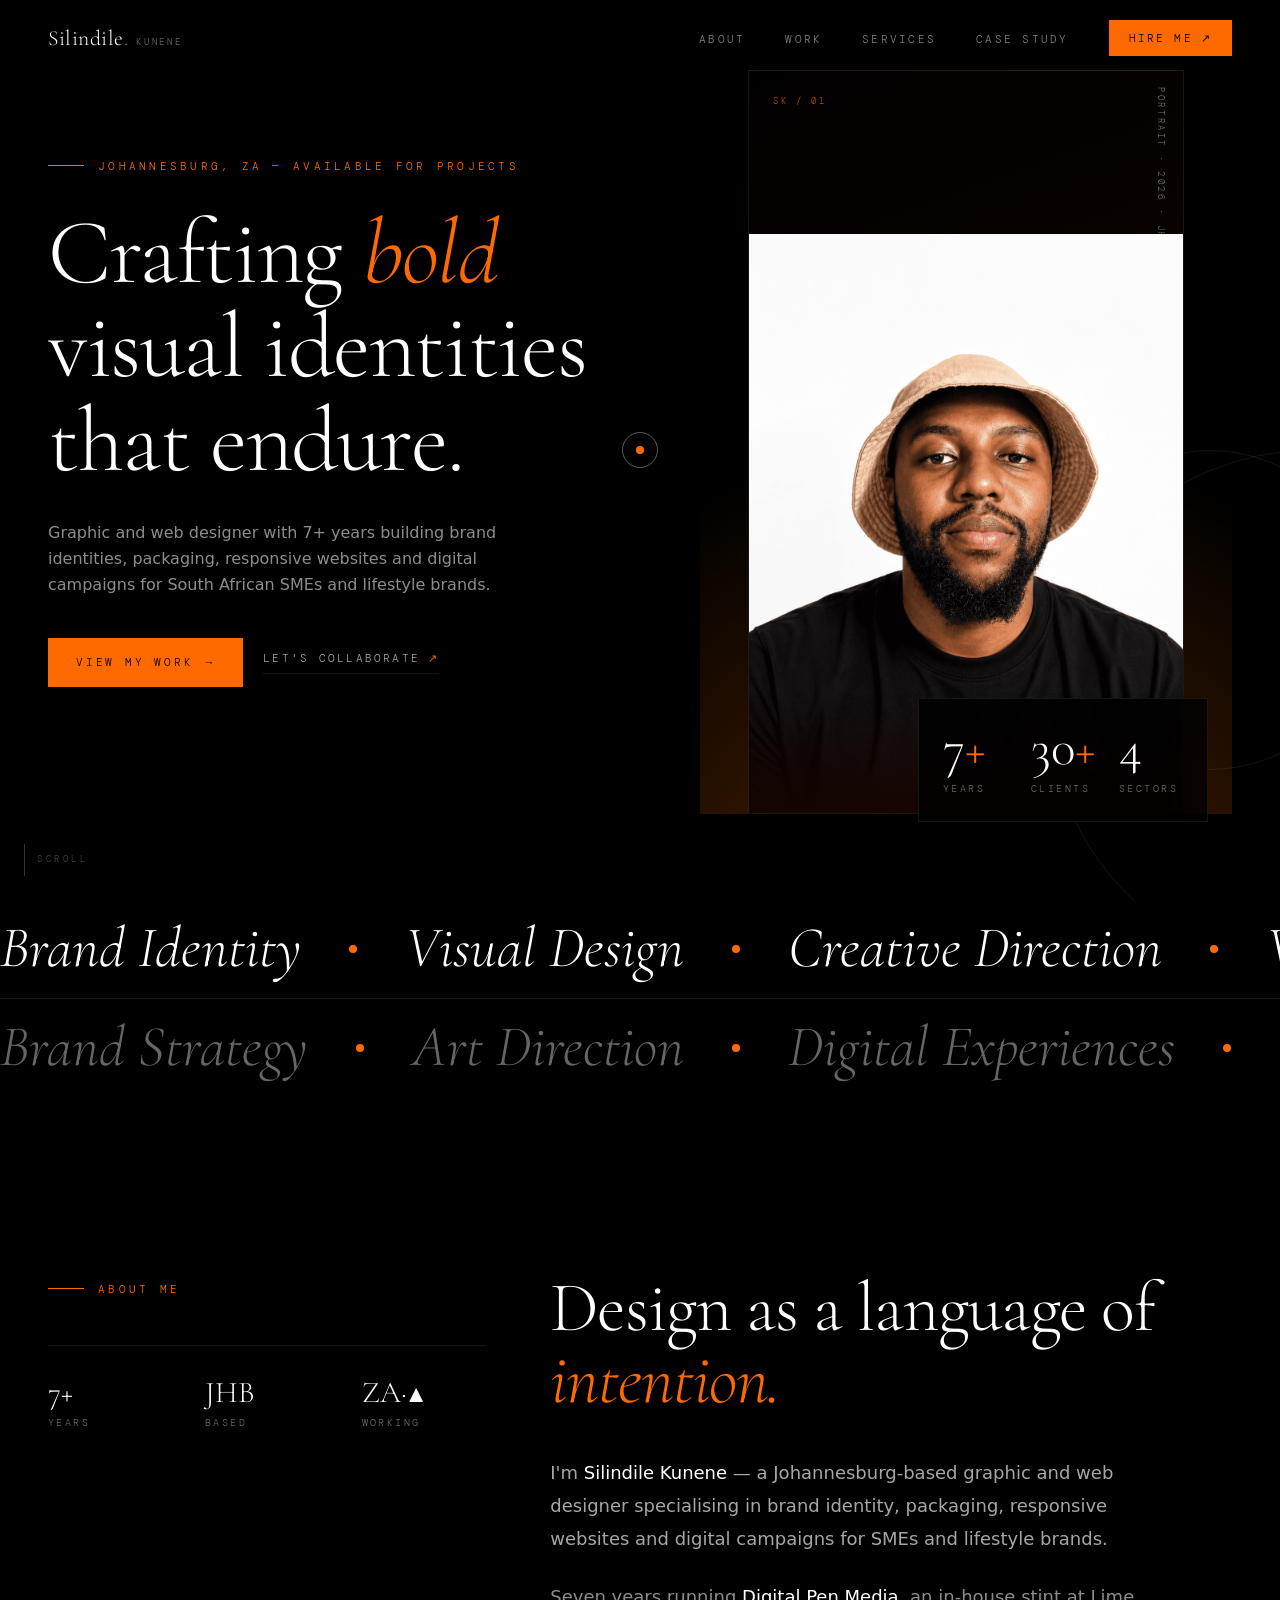
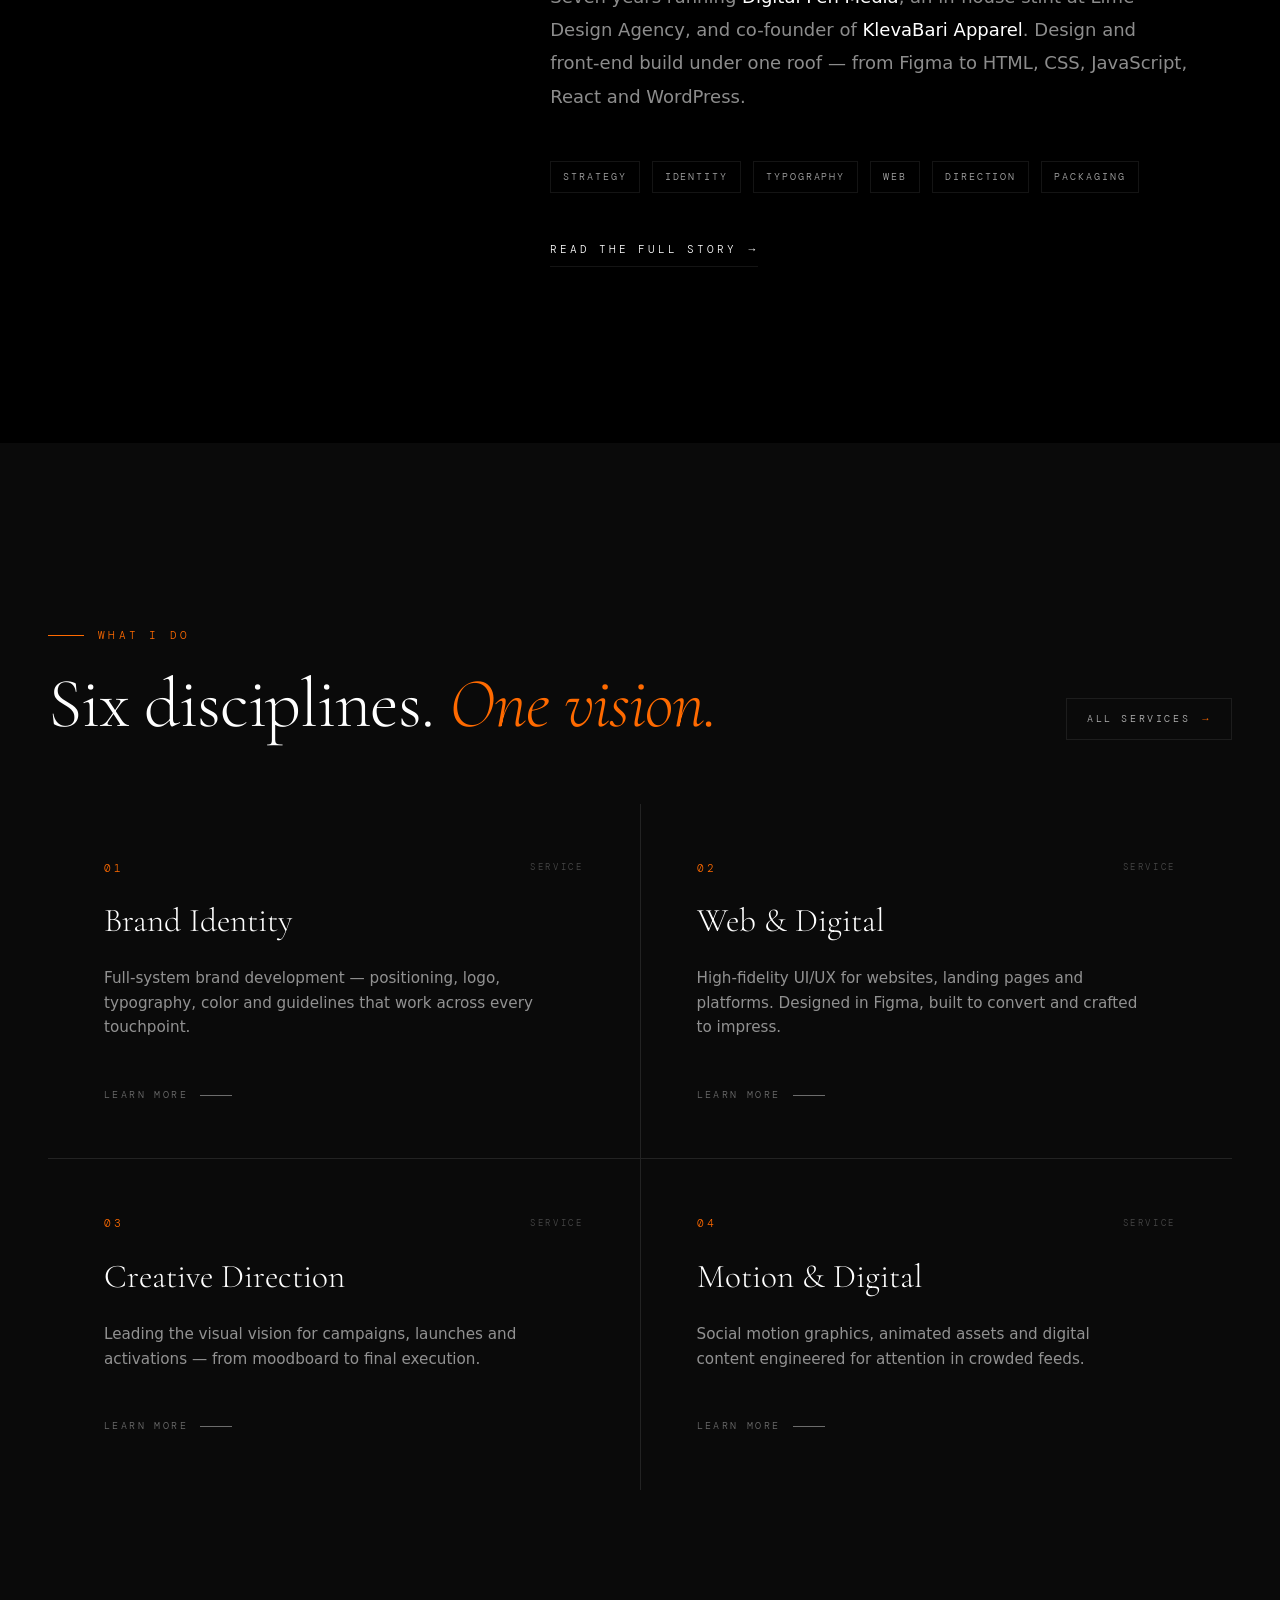
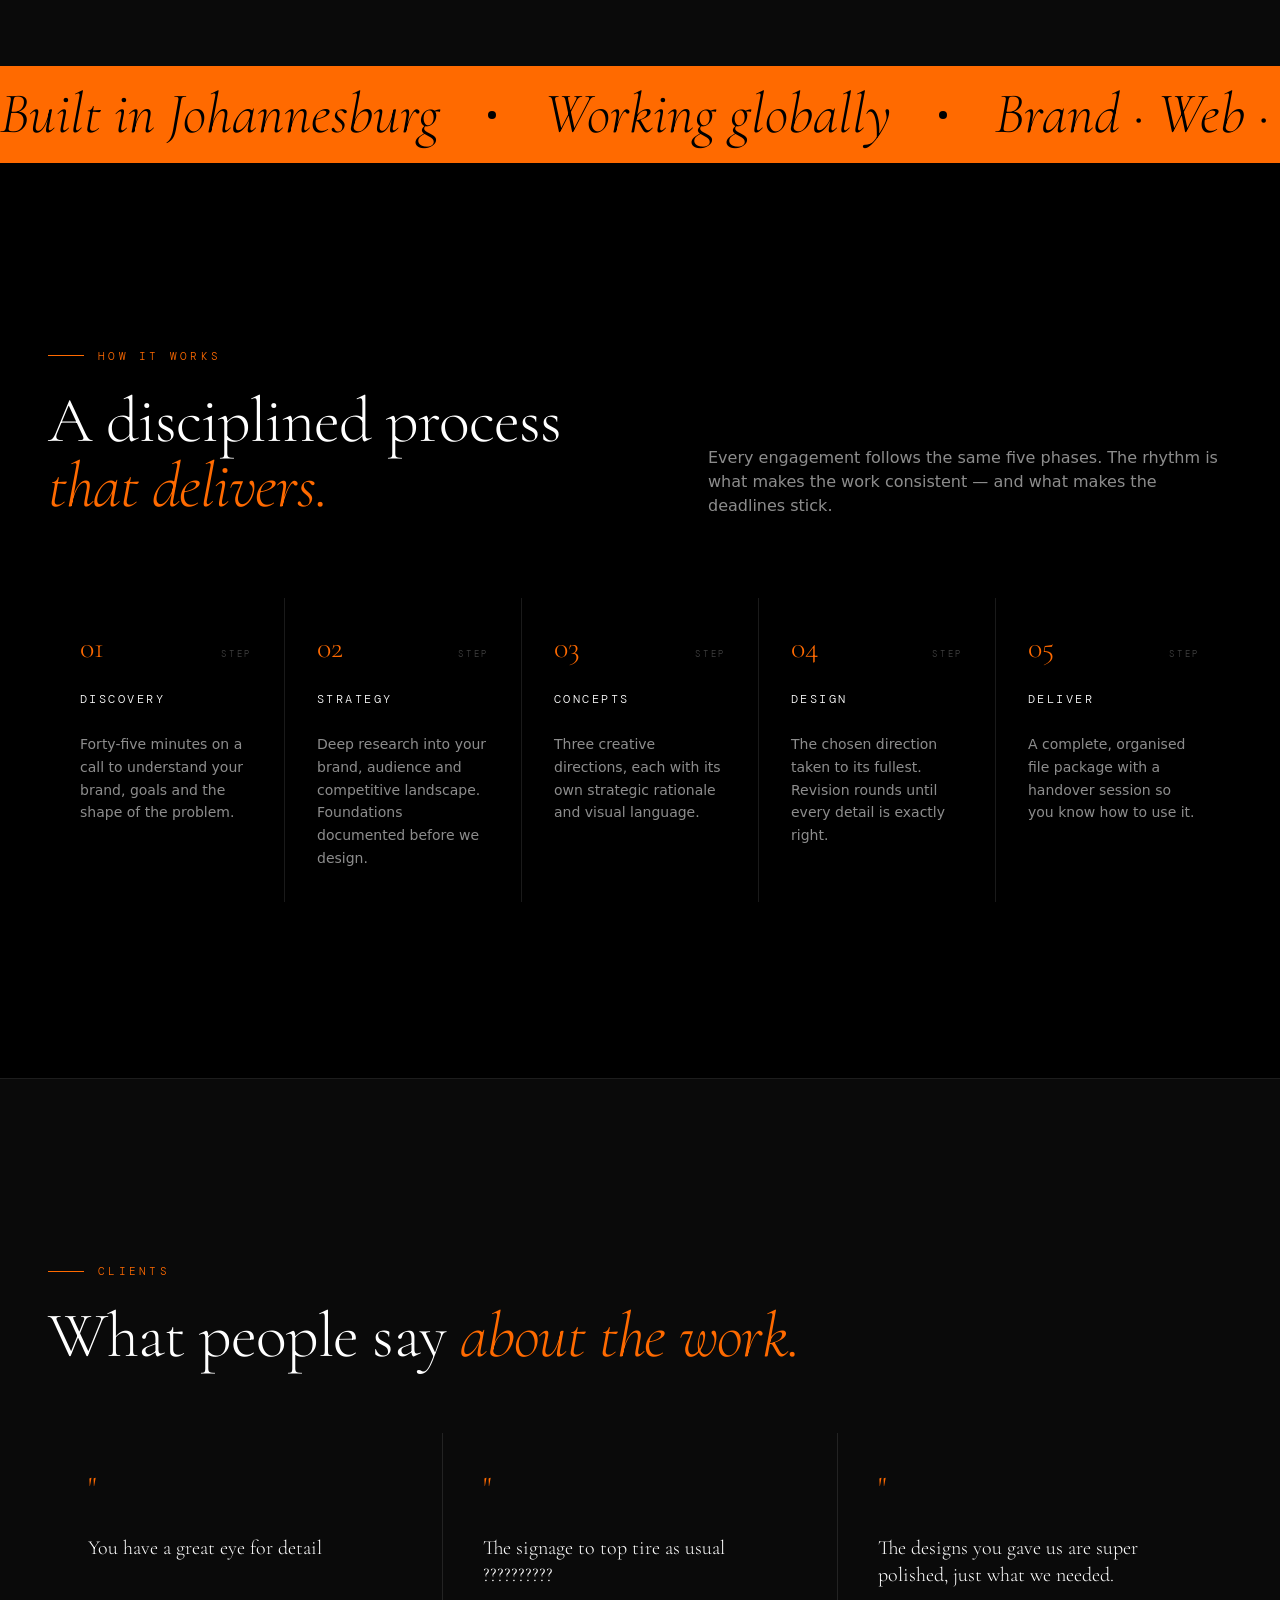
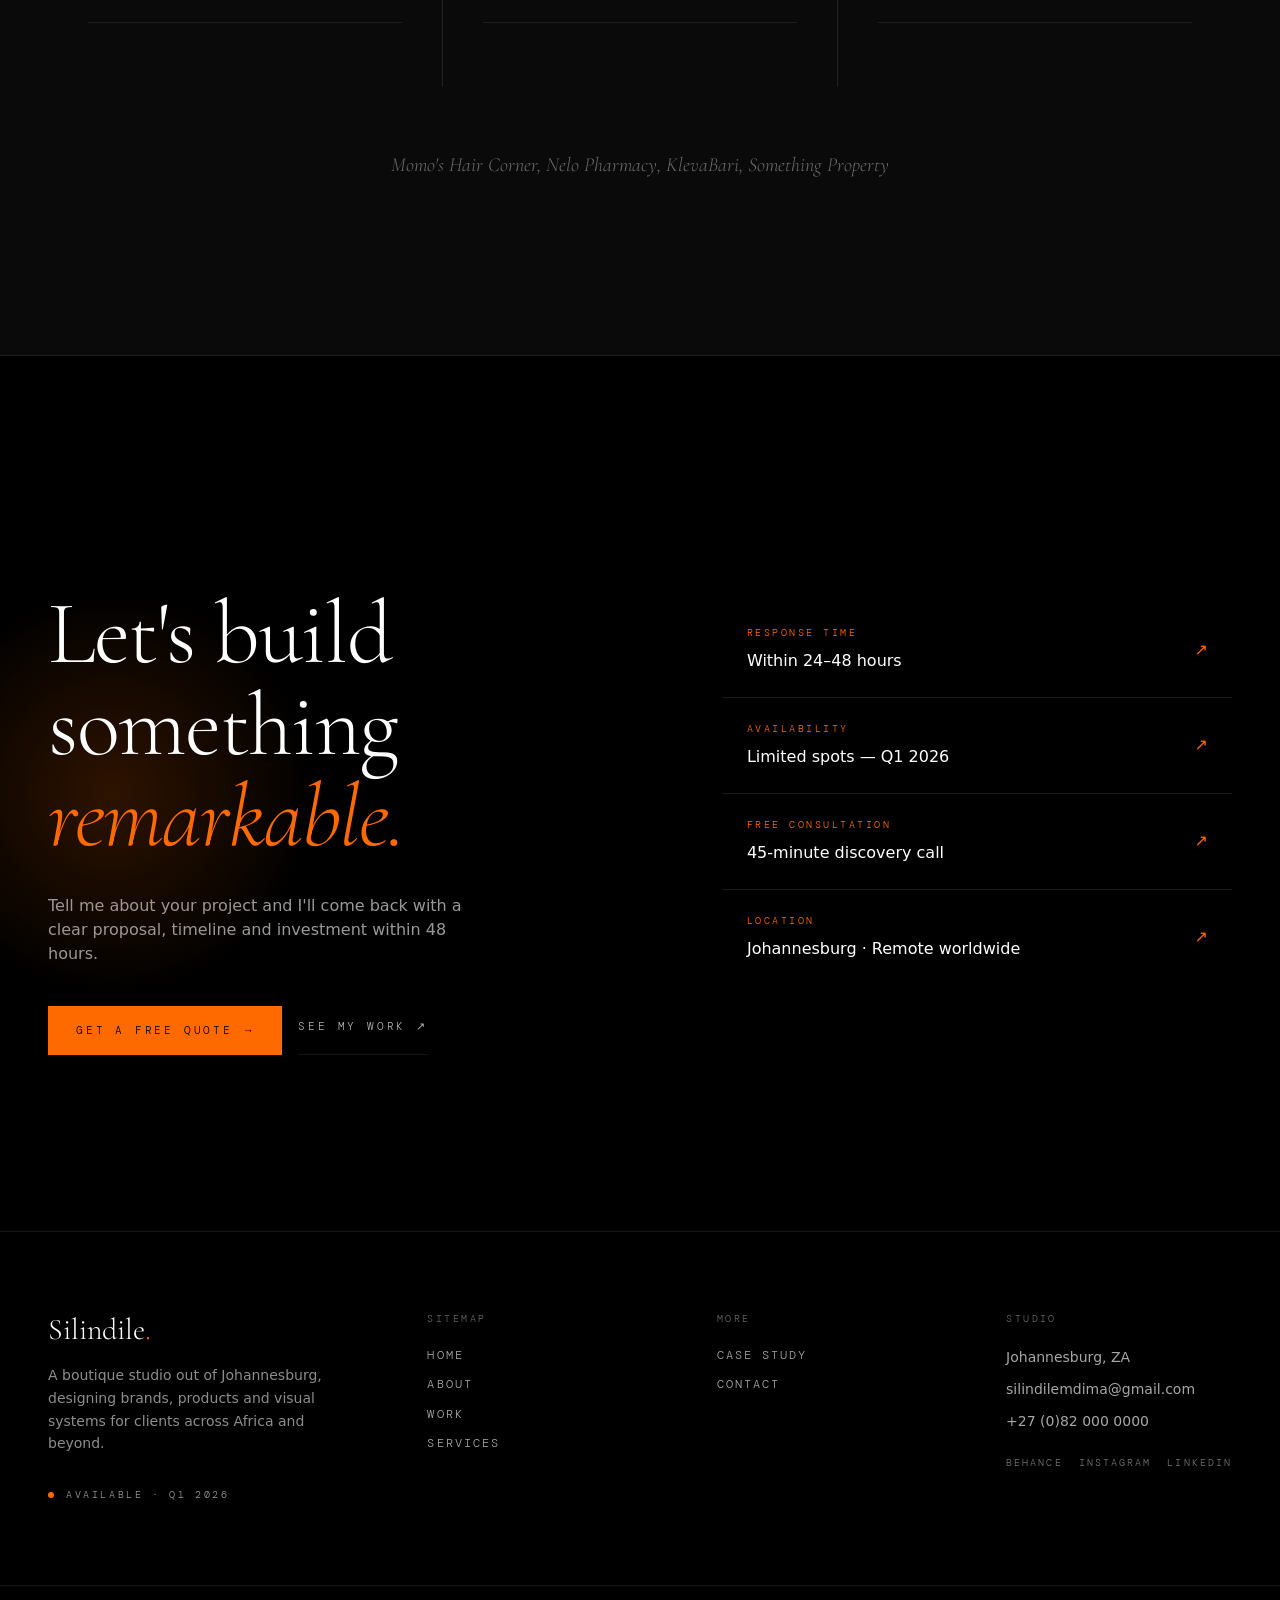
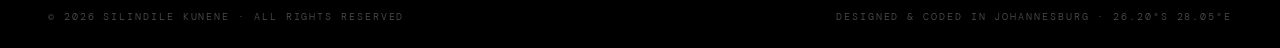
==== commit f56f958b: "Add files via upload" ====
--- a/index.html
+++ b/index.html
@@ -1,4 +1,4 @@
-<!DOCTYPE html><html lang="en" data-tsd-source="/src/routes/__root.tsx:108:5" class="cursor-on"><head data-tsd-source="/src/routes/__root.tsx:109:7"><meta charset="utf-8"><meta name="viewport" content="width=device-width, initial-scale=1"><link rel="preload" as="image" href="assets/images/silindile-hero.png" fetchpriority="high"><link rel="stylesheet" href="https://fonts.googleapis.com/css2?family=Cormorant+Garamond:ital,wght@0,300;0,400;0,500;0,600;1,300;1,400;1,600&amp;family=DM+Mono:wght@300;400;500&amp;display=swap" data-precedence="default"><link rel="stylesheet" href="https://api.fontshare.com/v2/css?f[]=cabinet-grotesk@300,400,500,700,800,900&amp;display=swap" data-precedence="default"><title>Silindile Kunene — Graphic Designer &amp; Creative Director</title><meta name="author" content="Silindile Kunene"><meta name="theme-color" content="#000000"><meta name="format-detection" content="telephone=no"><meta property="og:site_name" content="Silindile Kunene"><meta property="og:type" content="website"><meta property="og:locale" content="en_ZA"><meta name="twitter:card" content="summary_large_image"><meta name="twitter:title" content="Silindile Kunene — Graphic Designer &amp; Creative Director"><meta name="twitter:description" content="Brand identity, web design, creative direction. Johannesburg-based studio working with premium brands across Africa and globally."><meta name="description" content="Building premium brand identities, immersive digital experiences and visual systems that make people stop scrolling. Johannesburg, South Africa."><meta property="og:title" content="Silindile Kunene — Graphic Designer &amp; Creative Director"><meta property="og:description" content="Independent studio crafting bold visual identities, premium brands and digital experiences from Johannesburg."><meta property="og:url" content="https://radiant-refine-joy.lovable.app/"><meta property="og:image" content="https://radiant-refine-joy.lovable.appassets/images/silindile-hero.png"><meta name="twitter:image" content="https://radiant-refine-joy.lovable.appassets/images/silindile-hero.png"><link rel="icon" href="/favicon.ico"><link rel="preconnect" href="https://fonts.googleapis.com"><link rel="preconnect" href="https://fonts.gstatic.com" crossorigin="anonymous"><link rel="preconnect" href="https://api.fontshare.com"><link rel="canonical" href="https://radiant-refine-joy.lovable.app/"><link rel="preload" as="image" href="assets/images/silindile-hero.png" fetchpriority="high"><script type="application/ld+json">{"@context":"https://schema.org","@type":"Person","name":"Silindile Kunene","jobTitle":"Graphic Designer & Creative Director","url":"https://radiant-refine-joy.lovable.app","address":{"@type":"PostalAddress","addressLocality":"Johannesburg","addressCountry":"ZA"},"sameAs":["https://www.behance.net/silindilekunene"]}</script><link rel="stylesheet" href="assets/styles.css"></head><body class="bg-ink text-bone" data-tsd-source="/src/routes/__root.tsx:112:7"><style data-tsd-source="/src/components/site/Cursor.tsx:65:7">
+<!DOCTYPE html><html lang="en" data-tsd-source="/src/routes/__root.tsx:108:5" class="cursor-on"><head data-tsd-source="/src/routes/__root.tsx:109:7"><meta charset="utf-8"><meta name="viewport" content="width=device-width, initial-scale=1"><link rel="preload" as="image" href="assets/images/silindile-hero.png" fetchpriority="high"><link rel="stylesheet" href="https://fonts.googleapis.com/css2?family=Cormorant+Garamond:ital,wght@0,300;0,400;0,500;0,600;1,300;1,400;1,600&amp;family=DM+Mono:wght@300;400;500&amp;display=swap" data-precedence="default"><link rel="stylesheet" href="https://api.fontshare.com/v2/css?f[]=cabinet-grotesk@300,400,500,700,800,900&amp;display=swap" data-precedence="default"><link rel="stylesheet" href="assets/styles.css"><title>Silindile Kunene — Graphic Designer &amp; Creative Director</title><meta name="author" content="Silindile Kunene"><meta name="theme-color" content="#000000"><meta name="format-detection" content="telephone=no"><meta property="og:site_name" content="Silindile Kunene"><meta property="og:type" content="website"><meta property="og:locale" content="en_ZA"><meta name="twitter:card" content="summary_large_image"><meta name="twitter:title" content="Silindile Kunene — Graphic Designer &amp; Creative Director"><meta name="twitter:description" content="Brand identity, web design, creative direction. Johannesburg-based studio working with premium brands across Africa and globally."><meta name="description" content="Building premium brand identities, immersive digital experiences and visual systems that make people stop scrolling. Johannesburg, South Africa."><meta property="og:title" content="Silindile Kunene — Graphic Designer &amp; Creative Director"><meta property="og:description" content="Independent studio crafting bold visual identities, premium brands and digital experiences from Johannesburg."><meta property="og:url" content="https://radiant-refine-joy.lovable.app/"><meta property="og:image" content="https://radiant-refine-joy.lovable.appassets/images/silindile-hero.png"><meta name="twitter:image" content="https://radiant-refine-joy.lovable.appassets/images/silindile-hero.png"><link rel="icon" href="/favicon.ico"><link rel="preconnect" href="https://fonts.googleapis.com"><link rel="preconnect" href="https://fonts.gstatic.com" crossorigin="anonymous"><link rel="preconnect" href="https://api.fontshare.com"><link rel="canonical" href="https://radiant-refine-joy.lovable.app/"><link rel="preload" as="image" href="assets/images/silindile-hero.png" fetchpriority="high"><script type="application/ld+json">{"@context":"https://schema.org","@type":"Person","name":"Silindile Kunene","jobTitle":"Graphic Designer & Creative Director","url":"https://radiant-refine-joy.lovable.app","address":{"@type":"PostalAddress","addressLocality":"Johannesburg","addressCountry":"ZA"},"sameAs":["https://www.behance.net/silindilekunene"]}</script><link rel="stylesheet" href="assets/styles.css"></head><body class="bg-ink text-bone" data-tsd-source="/src/routes/__root.tsx:112:7"><style data-tsd-source="/src/components/site/Cursor.tsx:65:7">
         .cursor-on, .cursor-on * { cursor: none !important; }
         @media (max-width: 1023px), (pointer: coarse) {
           .cursor-on, .cursor-on * { cursor: auto !important; }
@@ -11,4 +11,4 @@
         .cursor-ring { width: 36px; height: 36px; border: 1px solid rgba(255,255,255,0.35); border-radius: 999px; }
         body.cursor-hover .cursor-dot { width: 56px; height: 56px; background: rgba(255,106,0,0.15); }
         body.cursor-hover .cursor-ring { width: 56px; height: 56px; border-color: var(--color-gold); }
-      </style><div class="cursor-dot" aria-hidden="true" data-tsd-source="/src/components/site/Cursor.tsx:79:7"></div><div class="cursor-ring" aria-hidden="true" data-tsd-source="/src/components/site/Cursor.tsx:80:7" style="transform: translate3d(720px, 900px, 0px) translate(-50%, -50%);"></div><nav class="fixed inset-x-0 top-0 z-50 flex items-center justify-between px-6 py-5 transition-all duration-500 md:px-12 bg-transparent" data-tsd-source="/src/components/site/Nav.tsx:27:7"><a data-tsd-source="/src/components/site/Nav.tsx:34:9" class="flex items-baseline gap-2 text-bone active" href="index.html" data-status="active" aria-current="page"><span class="font-display text-[1.35rem] tracking-wide" data-tsd-source="/src/components/site/Nav.tsx:35:11">Silindile<span class="text-gold" data-tsd-source="/src/components/site/Nav.tsx:36:22">.</span></span><span class="hidden font-mono text-[0.55rem] uppercase tracking-[0.3em] text-white/40 md:inline" data-tsd-source="/src/components/site/Nav.tsx:38:11">Kunene</span></a><ul class="hidden items-center gap-10 md:flex" data-tsd-source="/src/components/site/Nav.tsx:43:9"><li data-tsd-source="/src/components/site/Nav.tsx:47:15"><a data-tsd-source="/src/components/site/Nav.tsx:48:17" href="about.html" class="relative font-mono text-[0.7rem] uppercase tracking-[0.2em] transition-colors text-white/50 hover:text-bone">About<span class="absolute -bottom-1 left-0 h-px bg-gold transition-all duration-500 w-0 group-hover:w-full" data-tsd-source="/src/components/site/Nav.tsx:55:19"></span></a></li><li data-tsd-source="/src/components/site/Nav.tsx:47:15"><a data-tsd-source="/src/components/site/Nav.tsx:48:17" href="work.html" class="relative font-mono text-[0.7rem] uppercase tracking-[0.2em] transition-colors text-white/50 hover:text-bone">Work<span class="absolute -bottom-1 left-0 h-px bg-gold transition-all duration-500 w-0 group-hover:w-full" data-tsd-source="/src/components/site/Nav.tsx:55:19"></span></a></li><li data-tsd-source="/src/components/site/Nav.tsx:47:15"><a data-tsd-source="/src/components/site/Nav.tsx:48:17" href="services.html" class="relative font-mono text-[0.7rem] uppercase tracking-[0.2em] transition-colors text-white/50 hover:text-bone">Services<span class="absolute -bottom-1 left-0 h-px bg-gold transition-all duration-500 w-0 group-hover:w-full" data-tsd-source="/src/components/site/Nav.tsx:55:19"></span></a></li><li data-tsd-source="/src/components/site/Nav.tsx:47:15"><a data-tsd-source="/src/components/site/Nav.tsx:48:17" href="case-study.html" class="relative font-mono text-[0.7rem] uppercase tracking-[0.2em] transition-colors text-white/50 hover:text-bone">Case Study<span class="absolute -bottom-1 left-0 h-px bg-gold transition-all duration-500 w-0 group-hover:w-full" data-tsd-source="/src/components/site/Nav.tsx:55:19"></span></a></li><li data-tsd-source="/src/components/site/Nav.tsx:64:11"><a data-tsd-source="/src/components/site/Nav.tsx:65:13" href="contact.html" class="group inline-flex items-center gap-2 bg-gold px-5 py-2.5 font-mono text-[0.68rem] uppercase tracking-[0.2em] text-ink transition-colors hover:bg-bone">Hire Me<span class="transition-transform group-hover:translate-x-0.5" data-tsd-source="/src/components/site/Nav.tsx:70:15">↗</span></a></li></ul><button aria-label="Toggle navigation" class="relative z-50 flex h-10 w-10 flex-col items-center justify-center gap-[5px] md:hidden" data-tsd-source="/src/components/site/Nav.tsx:75:9"><span class="block h-[1.5px] w-7 bg-bone transition-transform " data-tsd-source="/src/components/site/Nav.tsx:80:11"></span><span class="block h-[1.5px] w-7 bg-bone transition-opacity " data-tsd-source="/src/components/site/Nav.tsx:83:11"></span><span class="block h-[1.5px] w-7 bg-bone transition-transform " data-tsd-source="/src/components/site/Nav.tsx:86:11"></span></button></nav><div class="fixed inset-0 z-40 flex flex-col items-center justify-center gap-10 bg-ink transition-all duration-500 md:hidden pointer-events-none opacity-0" data-tsd-source="/src/components/site/Nav.tsx:93:7"><a data-tsd-source="/src/components/site/Nav.tsx:99:11" class="font-display text-4xl font-light tracking-tight text-bone transition-colors hover:text-gold active" href="index.html" data-status="active" aria-current="page">Home</a><a data-tsd-source="/src/components/site/Nav.tsx:99:11" href="about.html" class="font-display text-4xl font-light tracking-tight text-bone transition-colors hover:text-gold">About</a><a data-tsd-source="/src/components/site/Nav.tsx:99:11" href="work.html" class="font-display text-4xl font-light tracking-tight text-bone transition-colors hover:text-gold">Work</a><a data-tsd-source="/src/components/site/Nav.tsx:99:11" href="services.html" class="font-display text-4xl font-light tracking-tight text-bone transition-colors hover:text-gold">Services</a><a data-tsd-source="/src/components/site/Nav.tsx:99:11" href="case-study.html" class="font-display text-4xl font-light tracking-tight text-bone transition-colors hover:text-gold">Case Study</a><a data-tsd-source="/src/components/site/Nav.tsx:99:11" href="contact.html" class="font-display text-4xl font-light tracking-tight text-bone transition-colors hover:text-gold">Contact</a><div class="absolute bottom-12 font-mono text-[0.6rem] uppercase tracking-[0.3em] text-white/30" data-tsd-source="/src/components/site/Nav.tsx:107:9">Johannesburg · ZA</div></div><main class="min-h-screen" data-tsd-source="/src/routes/__root.tsx:127:7"><!--$--><section class="relative min-h-[100svh] overflow-hidden bg-ink pt-28 md:pt-0" data-tsd-source="/src/routes/index.tsx:95:7"><div class="pointer-events-none absolute right-[18%] top-1/2 hidden md:block" data-tsd-source="/src/routes/index.tsx:97:9"><div class="spin-slow absolute h-[520px] w-[520px] rounded-full border border-gold/10" data-tsd-source="/src/routes/index.tsx:98:11"></div><div class="absolute h-[320px] w-[320px] rounded-full border border-gold/15 [animation:spin-slow_60s_linear_infinite_reverse]" data-tsd-source="/src/routes/index.tsx:99:11"></div></div><div class="relative mx-auto grid min-h-[100svh] max-w-[1500px] grid-cols-1 items-center gap-16 px-6 pb-16 md:grid-cols-[1.05fr_0.95fr] md:px-12" data-tsd-source="/src/routes/index.tsx:102:9"><div class="relative" data-tsd-source="/src/routes/index.tsx:103:11"><div data-tsd-source="/src/components/site/Reveal.tsx:22:5" style="opacity: 1; transform: none;"><span class="eyebrow eyebrow-rule" data-tsd-source="/src/routes/index.tsx:105:15">Johannesburg, ZA — Available for projects</span></div><h1 class="serif-display mt-8 text-[clamp(3.2rem,7.2vw,7.8rem)]" data-tsd-source="/src/components/site/Reveal.tsx:47:5"><span class="inline-block will-change-transform " data-tsd-source="/src/components/site/Reveal.tsx:57:11" style="opacity: 1; filter: blur(0px); transform: none;">Crafting<!-- -->&nbsp;</span><span class="inline-block will-change-transform italic text-gold" data-tsd-source="/src/components/site/Reveal.tsx:57:11" style="opacity: 1; filter: blur(0px); transform: none;">bold<!-- -->&nbsp;</span><span class="inline-block will-change-transform " data-tsd-source="/src/components/site/Reveal.tsx:57:11" style="opacity: 1; filter: blur(0px); transform: none;">visual<!-- -->&nbsp;</span><span class="inline-block will-change-transform " data-tsd-source="/src/components/site/Reveal.tsx:57:11" style="opacity: 1; filter: blur(0px); transform: none;">identities<!-- -->&nbsp;</span><span class="inline-block will-change-transform " data-tsd-source="/src/components/site/Reveal.tsx:57:11" style="opacity: 1; filter: blur(0px); transform: none;">that<!-- -->&nbsp;</span><span class="inline-block will-change-transform " data-tsd-source="/src/components/site/Reveal.tsx:57:11" style="opacity: 1; filter: blur(0px); transform: none;">endure.</span></h1><div data-tsd-source="/src/components/site/Reveal.tsx:22:5" style="opacity: 1; transform: none;"><p class="mt-8 max-w-[460px] text-base leading-relaxed text-white/55" data-tsd-source="/src/routes/index.tsx:117:15">Graphic and web designer with 7+ years building brand identities, packaging, responsive websites and digital campaigns for South African SMEs and lifestyle brands.</p></div><div data-tsd-source="/src/components/site/Reveal.tsx:22:5" style="opacity: 1; transform: none;"><div class="mt-10 flex flex-wrap items-center gap-5" data-tsd-source="/src/routes/index.tsx:125:15"><a data-tsd-source="/src/routes/index.tsx:126:17" href="work.html" class="group inline-flex items-center gap-3 bg-gold px-7 py-4 font-mono text-[0.7rem] uppercase tracking-[0.25em] text-ink transition-all hover:bg-bone">View my work<span class="transition-transform group-hover:translate-x-1" data-tsd-source="/src/routes/index.tsx:131:19">→</span></a><a data-tsd-source="/src/routes/index.tsx:133:17" href="contact.html" class="group inline-flex items-center gap-2 border-b border-white/15 pb-1.5 font-mono text-[0.7rem] uppercase tracking-[0.2em] text-white/65 transition-all hover:border-gold hover:text-bone">Let's collaborate<span class="text-gold transition-transform group-hover:translate-x-1" data-tsd-source="/src/routes/index.tsx:138:19">↗</span></a></div></div></div><div class="relative h-[60svh] animate-[fade-up_1.2s_var(--ease-soft)_0.4s_both] md:h-[88vh]" data-tsd-source="/src/routes/index.tsx:145:11"><div class="absolute inset-0 overflow-hidden bg-[radial-gradient(circle_at_50%_120%,rgba(255,106,0,0.35),transparent_55%)]" data-tsd-source="/src/routes/index.tsx:146:13"><div class="absolute inset-x-12 bottom-0 top-12 border border-white/10 bg-[linear-gradient(160deg,#000_0%,#0d0200_60%,#1a0500_100%)]" data-tsd-source="/src/routes/index.tsx:147:15"><div class="grain absolute inset-0" data-tsd-source="/src/routes/index.tsx:148:17"></div><img src="assets/images/silindile-hero.png" alt="Portrait of Silindile Kunene, graphic designer and creative director" fetchpriority="high" decoding="async" width="900" height="1200" class="absolute bottom-0 left-1/2 h-[92%] w-auto -translate-x-1/2 object-contain object-bottom [mask-image:linear-gradient(to_bottom,black_82%,transparent)]" data-tsd-source="/src/routes/index.tsx:149:17"><div class="absolute right-4 top-4 z-10 font-mono text-[0.55rem] uppercase tracking-[0.3em] text-white/40" style="writing-mode:vertical-rl" data-tsd-source="/src/routes/index.tsx:158:17">Portrait · 2026 · JHB</div><div class="absolute left-6 top-6 z-10 font-mono text-[0.55rem] uppercase tracking-[0.3em] text-gold/70" data-tsd-source="/src/routes/index.tsx:164:17">SK / 01</div></div></div><div class="absolute -bottom-2 left-2 grid grid-cols-3 gap-6 border border-white/10 bg-ink/85 p-6 backdrop-blur md:left-auto md:right-6" data-tsd-source="/src/routes/index.tsx:171:13"><div class="flex flex-col gap-2" data-tsd-source="/src/components/site/StatCounter.tsx:43:5"><div class="font-display text-[clamp(2.4rem,4vw,3.5rem)] font-light leading-none" data-tsd-source="/src/components/site/StatCounter.tsx:44:7">7<span class="text-gold" data-tsd-source="/src/components/site/StatCounter.tsx:46:9">+</span></div><div class="mono-label text-white/40" data-tsd-source="/src/components/site/StatCounter.tsx:48:7">Years</div></div><div class="flex flex-col gap-2" data-tsd-source="/src/components/site/StatCounter.tsx:43:5"><div class="font-display text-[clamp(2.4rem,4vw,3.5rem)] font-light leading-none" data-tsd-source="/src/components/site/StatCounter.tsx:44:7">30<span class="text-gold" data-tsd-source="/src/components/site/StatCounter.tsx:46:9">+</span></div><div class="mono-label text-white/40" data-tsd-source="/src/components/site/StatCounter.tsx:48:7">Clients</div></div><div class="flex flex-col gap-2" data-tsd-source="/src/components/site/StatCounter.tsx:43:5"><div class="font-display text-[clamp(2.4rem,4vw,3.5rem)] font-light leading-none" data-tsd-source="/src/components/site/StatCounter.tsx:44:7">4<span class="text-gold" data-tsd-source="/src/components/site/StatCounter.tsx:46:9"></span></div><div class="mono-label text-white/40" data-tsd-source="/src/components/site/StatCounter.tsx:48:7">Sectors</div></div></div></div></div><div class="absolute bottom-6 left-6 hidden font-mono text-[0.55rem] uppercase tracking-[0.4em] text-white/25 md:flex md:items-center md:gap-3" data-tsd-source="/src/routes/index.tsx:180:9"><span class="block h-8 w-px bg-white/20" data-tsd-source="/src/routes/index.tsx:181:11"></span>Scroll</div></section><div class="overflow-hidden bg-transparent text-bone" data-tsd-source="/src/components/site/Marquee.tsx:19:5"><div class="marquee-track py-5" data-tsd-source="/src/components/site/Marquee.tsx:20:7"><div class="flex shrink-0 items-center gap-12 pr-12" aria-hidden="false" data-tsd-source="/src/components/site/Marquee.tsx:22:11"><span class="flex items-center gap-12 font-display text-[clamp(2rem,4.5vw,4.5rem)] leading-none italic" data-tsd-source="/src/components/site/Marquee.tsx:24:15"><span data-tsd-source="/src/routes/index.tsx:189:11">Brand Identity</span><span class="inline-block h-2 w-2 rounded-full bg-gold" data-tsd-source="/src/components/site/Marquee.tsx:29:17"></span></span><span class="flex items-center gap-12 font-display text-[clamp(2rem,4.5vw,4.5rem)] leading-none italic" data-tsd-source="/src/components/site/Marquee.tsx:24:15"><span data-tsd-source="/src/routes/index.tsx:189:11">Visual Design</span><span class="inline-block h-2 w-2 rounded-full bg-gold" data-tsd-source="/src/components/site/Marquee.tsx:29:17"></span></span><span class="flex items-center gap-12 font-display text-[clamp(2rem,4.5vw,4.5rem)] leading-none italic" data-tsd-source="/src/components/site/Marquee.tsx:24:15"><span data-tsd-source="/src/routes/index.tsx:189:11">Creative Direction</span><span class="inline-block h-2 w-2 rounded-full bg-gold" data-tsd-source="/src/components/site/Marquee.tsx:29:17"></span></span><span class="flex items-center gap-12 font-display text-[clamp(2rem,4.5vw,4.5rem)] leading-none italic" data-tsd-source="/src/components/site/Marquee.tsx:24:15"><span data-tsd-source="/src/routes/index.tsx:189:11">Web Design</span><span class="inline-block h-2 w-2 rounded-full bg-gold" data-tsd-source="/src/components/site/Marquee.tsx:29:17"></span></span><span class="flex items-center gap-12 font-display text-[clamp(2rem,4.5vw,4.5rem)] leading-none italic" data-tsd-source="/src/components/site/Marquee.tsx:24:15"><span data-tsd-source="/src/routes/index.tsx:189:11">Motion Design</span><span class="inline-block h-2 w-2 rounded-full bg-gold" data-tsd-source="/src/components/site/Marquee.tsx:29:17"></span></span><span class="flex items-center gap-12 font-display text-[clamp(2rem,4.5vw,4.5rem)] leading-none italic" data-tsd-source="/src/components/site/Marquee.tsx:24:15"><span data-tsd-source="/src/routes/index.tsx:189:11">Digital Experiences</span><span class="inline-block h-2 w-2 rounded-full bg-gold" data-tsd-source="/src/components/site/Marquee.tsx:29:17"></span></span><span class="flex items-center gap-12 font-display text-[clamp(2rem,4.5vw,4.5rem)] leading-none italic" data-tsd-source="/src/components/site/Marquee.tsx:24:15"><span data-tsd-source="/src/routes/index.tsx:189:11">Art Direction</span><span class="inline-block h-2 w-2 rounded-full bg-gold" data-tsd-source="/src/components/site/Marquee.tsx:29:17"></span></span><span class="flex items-center gap-12 font-display text-[clamp(2rem,4.5vw,4.5rem)] leading-none italic" data-tsd-source="/src/components/site/Marquee.tsx:24:15"><span data-tsd-source="/src/routes/index.tsx:189:11">Brand Strategy</span><span class="inline-block h-2 w-2 rounded-full bg-gold" data-tsd-source="/src/components/site/Marquee.tsx:29:17"></span></span></div><div class="flex shrink-0 items-center gap-12 pr-12" aria-hidden="true" data-tsd-source="/src/components/site/Marquee.tsx:22:11"><span class="flex items-center gap-12 font-display text-[clamp(2rem,4.5vw,4.5rem)] leading-none italic" data-tsd-source="/src/components/site/Marquee.tsx:24:15"><span data-tsd-source="/src/routes/index.tsx:189:11">Brand Identity</span><span class="inline-block h-2 w-2 rounded-full bg-gold" data-tsd-source="/src/components/site/Marquee.tsx:29:17"></span></span><span class="flex items-center gap-12 font-display text-[clamp(2rem,4.5vw,4.5rem)] leading-none italic" data-tsd-source="/src/components/site/Marquee.tsx:24:15"><span data-tsd-source="/src/routes/index.tsx:189:11">Visual Design</span><span class="inline-block h-2 w-2 rounded-full bg-gold" data-tsd-source="/src/components/site/Marquee.tsx:29:17"></span></span><span class="flex items-center gap-12 font-display text-[clamp(2rem,4.5vw,4.5rem)] leading-none italic" data-tsd-source="/src/components/site/Marquee.tsx:24:15"><span data-tsd-source="/src/routes/index.tsx:189:11">Creative Direction</span><span class="inline-block h-2 w-2 rounded-full bg-gold" data-tsd-source="/src/components/site/Marquee.tsx:29:17"></span></span><span class="flex items-center gap-12 font-display text-[clamp(2rem,4.5vw,4.5rem)] leading-none italic" data-tsd-source="/src/components/site/Marquee.tsx:24:15"><span data-tsd-source="/src/routes/index.tsx:189:11">Web Design</span><span class="inline-block h-2 w-2 rounded-full bg-gold" data-tsd-source="/src/components/site/Marquee.tsx:29:17"></span></span><span class="flex items-center gap-12 font-display text-[clamp(2rem,4.5vw,4.5rem)] leading-none italic" data-tsd-source="/src/components/site/Marquee.tsx:24:15"><span data-tsd-source="/src/routes/index.tsx:189:11">Motion Design</span><span class="inline-block h-2 w-2 rounded-full bg-gold" data-tsd-source="/src/components/site/Marquee.tsx:29:17"></span></span><span class="flex items-center gap-12 font-display text-[clamp(2rem,4.5vw,4.5rem)] leading-none italic" data-tsd-source="/src/components/site/Marquee.tsx:24:15"><span data-tsd-source="/src/routes/index.tsx:189:11">Digital Experiences</span><span class="inline-block h-2 w-2 rounded-full bg-gold" data-tsd-source="/src/components/site/Marquee.tsx:29:17"></span></span><span class="flex items-center gap-12 font-display text-[clamp(2rem,4.5vw,4.5rem)] leading-none italic" data-tsd-source="/src/components/site/Marquee.tsx:24:15"><span data-tsd-source="/src/routes/index.tsx:189:11">Art Direction</span><span class="inline-block h-2 w-2 rounded-full bg-gold" data-tsd-source="/src/components/site/Marquee.tsx:29:17"></span></span><span class="flex items-center gap-12 font-display text-[clamp(2rem,4.5vw,4.5rem)] leading-none italic" data-tsd-source="/src/components/site/Marquee.tsx:24:15"><span data-tsd-source="/src/routes/index.tsx:189:11">Brand Strategy</span><span class="inline-block h-2 w-2 rounded-full bg-gold" data-tsd-source="/src/components/site/Marquee.tsx:29:17"></span></span></div></div></div><div class="h-px w-full bg-white/10" data-tsd-source="/src/routes/index.tsx:193:7"></div><div class="overflow-hidden bg-transparent text-bone" data-tsd-source="/src/components/site/Marquee.tsx:19:5"><div class="marquee-track-fast py-5" data-tsd-source="/src/components/site/Marquee.tsx:20:7"><div class="flex shrink-0 items-center gap-12 pr-12" aria-hidden="false" data-tsd-source="/src/components/site/Marquee.tsx:22:11"><span class="flex items-center gap-12 font-display text-[clamp(2rem,4.5vw,4.5rem)] leading-none italic" data-tsd-source="/src/components/site/Marquee.tsx:24:15"><span class="text-white/40" data-tsd-source="/src/routes/index.tsx:196:11">Brand Strategy</span><span class="inline-block h-2 w-2 rounded-full bg-gold" data-tsd-source="/src/components/site/Marquee.tsx:29:17"></span></span><span class="flex items-center gap-12 font-display text-[clamp(2rem,4.5vw,4.5rem)] leading-none italic" data-tsd-source="/src/components/site/Marquee.tsx:24:15"><span class="text-white/40" data-tsd-source="/src/routes/index.tsx:196:11">Art Direction</span><span class="inline-block h-2 w-2 rounded-full bg-gold" data-tsd-source="/src/components/site/Marquee.tsx:29:17"></span></span><span class="flex items-center gap-12 font-display text-[clamp(2rem,4.5vw,4.5rem)] leading-none italic" data-tsd-source="/src/components/site/Marquee.tsx:24:15"><span class="text-white/40" data-tsd-source="/src/routes/index.tsx:196:11">Digital Experiences</span><span class="inline-block h-2 w-2 rounded-full bg-gold" data-tsd-source="/src/components/site/Marquee.tsx:29:17"></span></span><span class="flex items-center gap-12 font-display text-[clamp(2rem,4.5vw,4.5rem)] leading-none italic" data-tsd-source="/src/components/site/Marquee.tsx:24:15"><span class="text-white/40" data-tsd-source="/src/routes/index.tsx:196:11">Motion Design</span><span class="inline-block h-2 w-2 rounded-full bg-gold" data-tsd-source="/src/components/site/Marquee.tsx:29:17"></span></span><span class="flex items-center gap-12 font-display text-[clamp(2rem,4.5vw,4.5rem)] leading-none italic" data-tsd-source="/src/components/site/Marquee.tsx:24:15"><span class="text-white/40" data-tsd-source="/src/routes/index.tsx:196:11">Web Design</span><span class="inline-block h-2 w-2 rounded-full bg-gold" data-tsd-source="/src/components/site/Marquee.tsx:29:17"></span></span><span class="flex items-center gap-12 font-display text-[clamp(2rem,4.5vw,4.5rem)] leading-none italic" data-tsd-source="/src/components/site/Marquee.tsx:24:15"><span class="text-white/40" data-tsd-source="/src/routes/index.tsx:196:11">Creative Direction</span><span class="inline-block h-2 w-2 rounded-full bg-gold" data-tsd-source="/src/components/site/Marquee.tsx:29:17"></span></span><span class="flex items-center gap-12 font-display text-[clamp(2rem,4.5vw,4.5rem)] leading-none italic" data-tsd-source="/src/components/site/Marquee.tsx:24:15"><span class="text-white/40" data-tsd-source="/src/routes/index.tsx:196:11">Visual Design</span><span class="inline-block h-2 w-2 rounded-full bg-gold" data-tsd-source="/src/components/site/Marquee.tsx:29:17"></span></span><span class="flex items-center gap-12 font-display text-[clamp(2rem,4.5vw,4.5rem)] leading-none italic" data-tsd-source="/src/components/site/Marquee.tsx:24:15"><span class="text-white/40" data-tsd-source="/src/routes/index.tsx:196:11">Brand Identity</span><span class="inline-block h-2 w-2 rounded-full bg-gold" data-tsd-source="/src/components/site/Marquee.tsx:29:17"></span></span></div><div class="flex shrink-0 items-center gap-12 pr-12" aria-hidden="true" data-tsd-source="/src/components/site/Marquee.tsx:22:11"><span class="flex items-center gap-12 font-display text-[clamp(2rem,4.5vw,4.5rem)] leading-none italic" data-tsd-source="/src/components/site/Marquee.tsx:24:15"><span class="text-white/40" data-tsd-source="/src/routes/index.tsx:196:11">Brand Strategy</span><span class="inline-block h-2 w-2 rounded-full bg-gold" data-tsd-source="/src/components/site/Marquee.tsx:29:17"></span></span><span class="flex items-center gap-12 font-display text-[clamp(2rem,4.5vw,4.5rem)] leading-none italic" data-tsd-source="/src/components/site/Marquee.tsx:24:15"><span class="text-white/40" data-tsd-source="/src/routes/index.tsx:196:11">Art Direction</span><span class="inline-block h-2 w-2 rounded-full bg-gold" data-tsd-source="/src/components/site/Marquee.tsx:29:17"></span></span><span class="flex items-center gap-12 font-display text-[clamp(2rem,4.5vw,4.5rem)] leading-none italic" data-tsd-source="/src/components/site/Marquee.tsx:24:15"><span class="text-white/40" data-tsd-source="/src/routes/index.tsx:196:11">Digital Experiences</span><span class="inline-block h-2 w-2 rounded-full bg-gold" data-tsd-source="/src/components/site/Marquee.tsx:29:17"></span></span><span class="flex items-center gap-12 font-display text-[clamp(2rem,4.5vw,4.5rem)] leading-none italic" data-tsd-source="/src/components/site/Marquee.tsx:24:15"><span class="text-white/40" data-tsd-source="/src/routes/index.tsx:196:11">Motion Design</span><span class="inline-block h-2 w-2 rounded-full bg-gold" data-tsd-source="/src/components/site/Marquee.tsx:29:17"></span></span><span class="flex items-center gap-12 font-display text-[clamp(2rem,4.5vw,4.5rem)] leading-none italic" data-tsd-source="/src/components/site/Marquee.tsx:24:15"><span class="text-white/40" data-tsd-source="/src/routes/index.tsx:196:11">Web Design</span><span class="inline-block h-2 w-2 rounded-full bg-gold" data-tsd-source="/src/components/site/Marquee.tsx:29:17"></span></span><span class="flex items-center gap-12 font-display text-[clamp(2rem,4.5vw,4.5rem)] leading-none italic" data-tsd-source="/src/components/site/Marquee.tsx:24:15"><span class="text-white/40" data-tsd-source="/src/routes/index.tsx:196:11">Creative Direction</span><span class="inline-block h-2 w-2 rounded-full bg-gold" data-tsd-source="/src/components/site/Marquee.tsx:29:17"></span></span><span class="flex items-center gap-12 font-display text-[clamp(2rem,4.5vw,4.5rem)] leading-none italic" data-tsd-source="/src/components/site/Marquee.tsx:24:15"><span class="text-white/40" data-tsd-source="/src/routes/index.tsx:196:11">Visual Design</span><span class="inline-block h-2 w-2 rounded-full bg-gold" data-tsd-source="/src/components/site/Marquee.tsx:29:17"></span></span><span class="flex items-center gap-12 font-display text-[clamp(2rem,4.5vw,4.5rem)] leading-none italic" data-tsd-source="/src/components/site/Marquee.tsx:24:15"><span class="text-white/40" data-tsd-source="/src/routes/index.tsx:196:11">Brand Identity</span><span class="inline-block h-2 w-2 rounded-full bg-gold" data-tsd-source="/src/components/site/Marquee.tsx:29:17"></span></span></div></div></div><section class="relative bg-ink px-6 py-32 md:px-12 md:py-44" data-tsd-source="/src/routes/index.tsx:203:7"><div class="mx-auto grid max-w-[1400px] gap-16 md:grid-cols-[0.9fr_1.4fr]" data-tsd-source="/src/routes/index.tsx:204:9"><div data-tsd-source="/src/components/site/Reveal.tsx:22:5" style="opacity:0;transform:translateY(36px)"><div class="sticky top-32" data-tsd-source="/src/routes/index.tsx:206:13"><span class="eyebrow eyebrow-rule" data-tsd-source="/src/routes/index.tsx:207:15">About me</span><div class="mt-12 grid grid-cols-3 gap-8 border-t border-white/10 pt-8" data-tsd-source="/src/routes/index.tsx:208:15"><div data-tsd-source="/src/routes/index.tsx:461:5"><div class="font-display text-3xl font-light leading-none" data-tsd-source="/src/routes/index.tsx:462:7">7+</div><div class="mt-2 mono-label text-white/40" data-tsd-source="/src/routes/index.tsx:463:7">Years</div></div><div data-tsd-source="/src/routes/index.tsx:461:5"><div class="font-display text-3xl font-light leading-none" data-tsd-source="/src/routes/index.tsx:462:7">JHB</div><div class="mt-2 mono-label text-white/40" data-tsd-source="/src/routes/index.tsx:463:7">Based</div></div><div data-tsd-source="/src/routes/index.tsx:461:5"><div class="font-display text-3xl font-light leading-none" data-tsd-source="/src/routes/index.tsx:462:7">ZA·▲</div><div class="mt-2 mono-label text-white/40" data-tsd-source="/src/routes/index.tsx:463:7">Working</div></div></div></div></div><div data-tsd-source="/src/routes/index.tsx:216:11"><h1 class="serif-display text-[clamp(2.4rem,5.5vw,5rem)]" data-tsd-source="/src/components/site/Reveal.tsx:47:5"><span class="inline-block will-change-transform " data-tsd-source="/src/components/site/Reveal.tsx:57:11" style="opacity:0;filter:blur(8px);transform:translateY(0.5em)">Design<!-- -->&nbsp;</span><span class="inline-block will-change-transform " data-tsd-source="/src/components/site/Reveal.tsx:57:11" style="opacity:0;filter:blur(8px);transform:translateY(0.5em)">as<!-- -->&nbsp;</span><span class="inline-block will-change-transform " data-tsd-source="/src/components/site/Reveal.tsx:57:11" style="opacity:0;filter:blur(8px);transform:translateY(0.5em)">a<!-- -->&nbsp;</span><span class="inline-block will-change-transform " data-tsd-source="/src/components/site/Reveal.tsx:57:11" style="opacity:0;filter:blur(8px);transform:translateY(0.5em)">language<!-- -->&nbsp;</span><span class="inline-block will-change-transform " data-tsd-source="/src/components/site/Reveal.tsx:57:11" style="opacity:0;filter:blur(8px);transform:translateY(0.5em)">of<!-- -->&nbsp;</span><span class="inline-block will-change-transform italic text-gold" data-tsd-source="/src/components/site/Reveal.tsx:57:11" style="opacity:0;filter:blur(8px);transform:translateY(0.5em)">intention.</span></h1><div data-tsd-source="/src/components/site/Reveal.tsx:22:5" style="opacity:0;transform:translateY(36px)"><p class="mt-10 max-w-[640px] text-lg leading-[1.85] text-white/65 [&amp;_strong]:text-bone" data-tsd-source="/src/routes/index.tsx:224:15">I'm <strong data-tsd-source="/src/routes/index.tsx:225:21">Silindile Kunene</strong> — a Johannesburg-based graphic and web designer specialising in brand identity, packaging, responsive websites and digital campaigns for SMEs and lifestyle brands.</p></div><div data-tsd-source="/src/components/site/Reveal.tsx:22:5" style="opacity:0;transform:translateY(36px)"><p class="mt-6 max-w-[640px] text-lg leading-[1.85] text-white/55" data-tsd-source="/src/routes/index.tsx:233:15">Seven years running <strong class="text-bone" data-tsd-source="/src/routes/index.tsx:234:37">Digital Pen Media</strong>, an in-house stint at Lime Design Agency, and co-founder of<strong class="text-bone" data-tsd-source="/src/routes/index.tsx:236:17"> KlevaBari Apparel</strong>. Design and front-end build under one roof — from Figma to HTML, CSS, JavaScript, React and WordPress.</p></div><div data-tsd-source="/src/components/site/Reveal.tsx:22:5" style="opacity:0;transform:translateY(36px)"><div class="mt-12 flex flex-wrap gap-3" data-tsd-source="/src/routes/index.tsx:243:15"><span class="border border-gold/25 px-3 py-2 font-mono text-[0.6rem] uppercase tracking-[0.2em] text-white/65" data-tsd-source="/src/routes/index.tsx:245:19">Strategy</span><span class="border border-gold/25 px-3 py-2 font-mono text-[0.6rem] uppercase tracking-[0.2em] text-white/65" data-tsd-source="/src/routes/index.tsx:245:19">Identity</span><span class="border border-gold/25 px-3 py-2 font-mono text-[0.6rem] uppercase tracking-[0.2em] text-white/65" data-tsd-source="/src/routes/index.tsx:245:19">Typography</span><span class="border border-gold/25 px-3 py-2 font-mono text-[0.6rem] uppercase tracking-[0.2em] text-white/65" data-tsd-source="/src/routes/index.tsx:245:19">Web</span><span class="border border-gold/25 px-3 py-2 font-mono text-[0.6rem] uppercase tracking-[0.2em] text-white/65" data-tsd-source="/src/routes/index.tsx:245:19">Direction</span><span class="border border-gold/25 px-3 py-2 font-mono text-[0.6rem] uppercase tracking-[0.2em] text-white/65" data-tsd-source="/src/routes/index.tsx:245:19">Packaging</span></div></div><div data-tsd-source="/src/components/site/Reveal.tsx:22:5" style="opacity:0;transform:translateY(36px)"><a data-tsd-source="/src/routes/index.tsx:256:15" href="about.html" class="group mt-12 inline-flex items-center gap-3 border-b border-white/20 pb-2 font-mono text-[0.7rem] uppercase tracking-[0.25em] text-bone transition-all hover:border-gold hover:text-gold">Read the full story<span class="transition-transform group-hover:translate-x-1" data-tsd-source="/src/routes/index.tsx:261:17">→</span></a></div></div></div></section><section class="relative bg-paper px-6 py-32 md:px-12 md:py-44" data-tsd-source="/src/routes/index.tsx:269:7"><div class="mx-auto max-w-[1400px]" data-tsd-source="/src/routes/index.tsx:270:9"><div class="grid items-end gap-10 md:grid-cols-[1fr_auto]" data-tsd-source="/src/routes/index.tsx:271:11"><div data-tsd-source="/src/components/site/Reveal.tsx:22:5" style="opacity:0;transform:translateY(36px)"><div data-tsd-source="/src/routes/index.tsx:273:15"><span class="eyebrow eyebrow-rule" data-tsd-source="/src/routes/index.tsx:274:17">What I do</span><h2 class="serif-display mt-6 text-[clamp(2.4rem,5.5vw,5rem)]" data-tsd-source="/src/routes/index.tsx:275:17">Six disciplines. <span class="italic text-gold" data-tsd-source="/src/routes/index.tsx:276:36">One vision.</span></h2></div></div><div data-tsd-source="/src/components/site/Reveal.tsx:22:5" style="opacity:0;transform:translateY(36px)"><a data-tsd-source="/src/routes/index.tsx:281:15" href="services.html" class="group inline-flex items-center gap-3 border border-white/15 px-5 py-3 font-mono text-[0.65rem] uppercase tracking-[0.25em] text-white/70 transition-all hover:border-gold hover:text-bone">All services <span class="text-gold transition-transform group-hover:translate-x-1" data-tsd-source="/src/routes/index.tsx:285:30">→</span></a></div></div><div class="mt-16 grid gap-px bg-white/10 md:grid-cols-2" data-tsd-source="/src/routes/index.tsx:290:11"><div data-tsd-source="/src/components/site/Reveal.tsx:22:5" style="opacity:0;transform:translateY(36px)"><article class="group relative flex h-full flex-col gap-6 bg-paper p-10 transition-colors hover:bg-surface md:p-14" data-tsd-source="/src/routes/index.tsx:293:17"><div class="flex items-center justify-between" data-tsd-source="/src/routes/index.tsx:294:19"><span class="font-mono text-[0.7rem] uppercase tracking-[0.3em] text-gold" data-tsd-source="/src/routes/index.tsx:295:21">01</span><span class="font-mono text-[0.55rem] uppercase tracking-[0.3em] text-white/25" data-tsd-source="/src/routes/index.tsx:296:21">Service</span></div><h3 class="font-display text-[clamp(1.8rem,2.6vw,2.4rem)] font-light leading-tight transition-colors group-hover:text-gold" data-tsd-source="/src/routes/index.tsx:298:19">Brand Identity</h3><p class="max-w-md text-[0.95rem] leading-relaxed text-white/55" data-tsd-source="/src/routes/index.tsx:301:19">Full-system brand development — positioning, logo, typography, color and guidelines that work across every touchpoint.</p><div class="mt-auto flex items-center gap-3 pt-6 font-mono text-[0.6rem] uppercase tracking-[0.25em] text-white/40 transition-colors group-hover:text-gold" data-tsd-source="/src/routes/index.tsx:302:19">Learn more<span class="h-px w-8 bg-current transition-all group-hover:w-16" data-tsd-source="/src/routes/index.tsx:304:21"></span></div></article></div><div data-tsd-source="/src/components/site/Reveal.tsx:22:5" style="opacity:0;transform:translateY(36px)"><article class="group relative flex h-full flex-col gap-6 bg-paper p-10 transition-colors hover:bg-surface md:p-14" data-tsd-source="/src/routes/index.tsx:293:17"><div class="flex items-center justify-between" data-tsd-source="/src/routes/index.tsx:294:19"><span class="font-mono text-[0.7rem] uppercase tracking-[0.3em] text-gold" data-tsd-source="/src/routes/index.tsx:295:21">02</span><span class="font-mono text-[0.55rem] uppercase tracking-[0.3em] text-white/25" data-tsd-source="/src/routes/index.tsx:296:21">Service</span></div><h3 class="font-display text-[clamp(1.8rem,2.6vw,2.4rem)] font-light leading-tight transition-colors group-hover:text-gold" data-tsd-source="/src/routes/index.tsx:298:19">Web &amp; Digital</h3><p class="max-w-md text-[0.95rem] leading-relaxed text-white/55" data-tsd-source="/src/routes/index.tsx:301:19">High-fidelity UI/UX for websites, landing pages and platforms. Designed in Figma, built to convert and crafted to impress.</p><div class="mt-auto flex items-center gap-3 pt-6 font-mono text-[0.6rem] uppercase tracking-[0.25em] text-white/40 transition-colors group-hover:text-gold" data-tsd-source="/src/routes/index.tsx:302:19">Learn more<span class="h-px w-8 bg-current transition-all group-hover:w-16" data-tsd-source="/src/routes/index.tsx:304:21"></span></div></article></div><div data-tsd-source="/src/components/site/Reveal.tsx:22:5" style="opacity:0;transform:translateY(36px)"><article class="group relative flex h-full flex-col gap-6 bg-paper p-10 transition-colors hover:bg-surface md:p-14" data-tsd-source="/src/routes/index.tsx:293:17"><div class="flex items-center justify-between" data-tsd-source="/src/routes/index.tsx:294:19"><span class="font-mono text-[0.7rem] uppercase tracking-[0.3em] text-gold" data-tsd-source="/src/routes/index.tsx:295:21">03</span><span class="font-mono text-[0.55rem] uppercase tracking-[0.3em] text-white/25" data-tsd-source="/src/routes/index.tsx:296:21">Service</span></div><h3 class="font-display text-[clamp(1.8rem,2.6vw,2.4rem)] font-light leading-tight transition-colors group-hover:text-gold" data-tsd-source="/src/routes/index.tsx:298:19">Creative Direction</h3><p class="max-w-md text-[0.95rem] leading-relaxed text-white/55" data-tsd-source="/src/routes/index.tsx:301:19">Leading the visual vision for campaigns, launches and activations — from moodboard to final execution.</p><div class="mt-auto flex items-center gap-3 pt-6 font-mono text-[0.6rem] uppercase tracking-[0.25em] text-white/40 transition-colors group-hover:text-gold" data-tsd-source="/src/routes/index.tsx:302:19">Learn more<span class="h-px w-8 bg-current transition-all group-hover:w-16" data-tsd-source="/src/routes/index.tsx:304:21"></span></div></article></div><div data-tsd-source="/src/components/site/Reveal.tsx:22:5" style="opacity:0;transform:translateY(36px)"><article class="group relative flex h-full flex-col gap-6 bg-paper p-10 transition-colors hover:bg-surface md:p-14" data-tsd-source="/src/routes/index.tsx:293:17"><div class="flex items-center justify-between" data-tsd-source="/src/routes/index.tsx:294:19"><span class="font-mono text-[0.7rem] uppercase tracking-[0.3em] text-gold" data-tsd-source="/src/routes/index.tsx:295:21">04</span><span class="font-mono text-[0.55rem] uppercase tracking-[0.3em] text-white/25" data-tsd-source="/src/routes/index.tsx:296:21">Service</span></div><h3 class="font-display text-[clamp(1.8rem,2.6vw,2.4rem)] font-light leading-tight transition-colors group-hover:text-gold" data-tsd-source="/src/routes/index.tsx:298:19">Motion &amp; Digital</h3><p class="max-w-md text-[0.95rem] leading-relaxed text-white/55" data-tsd-source="/src/routes/index.tsx:301:19">Social motion graphics, animated assets and digital content engineered for attention in crowded feeds.</p><div class="mt-auto flex items-center gap-3 pt-6 font-mono text-[0.6rem] uppercase tracking-[0.25em] text-white/40 transition-colors group-hover:text-gold" data-tsd-source="/src/routes/index.tsx:302:19">Learn more<span class="h-px w-8 bg-current transition-all group-hover:w-16" data-tsd-source="/src/routes/index.tsx:304:21"></span></div></article></div></div></div></section><div class="overflow-hidden bg-gold text-ink" data-tsd-source="/src/components/site/Marquee.tsx:19:5"><div class="marquee-track py-5" data-tsd-source="/src/components/site/Marquee.tsx:20:7"><div class="flex shrink-0 items-center gap-12 pr-12" aria-hidden="false" data-tsd-source="/src/components/site/Marquee.tsx:22:11"><span class="flex items-center gap-12 font-display text-[clamp(2rem,4.5vw,4.5rem)] leading-none italic" data-tsd-source="/src/components/site/Marquee.tsx:24:15"><span data-tsd-source="/src/routes/index.tsx:321:11">Built in Johannesburg</span><span class="inline-block h-2 w-2 rounded-full bg-ink" data-tsd-source="/src/components/site/Marquee.tsx:29:17"></span></span><span class="flex items-center gap-12 font-display text-[clamp(2rem,4.5vw,4.5rem)] leading-none italic" data-tsd-source="/src/components/site/Marquee.tsx:24:15"><span data-tsd-source="/src/routes/index.tsx:321:11">Working globally</span><span class="inline-block h-2 w-2 rounded-full bg-ink" data-tsd-source="/src/components/site/Marquee.tsx:29:17"></span></span><span class="flex items-center gap-12 font-display text-[clamp(2rem,4.5vw,4.5rem)] leading-none italic" data-tsd-source="/src/components/site/Marquee.tsx:24:15"><span data-tsd-source="/src/routes/index.tsx:321:11">Brand · Web · Print · Motion</span><span class="inline-block h-2 w-2 rounded-full bg-ink" data-tsd-source="/src/components/site/Marquee.tsx:29:17"></span></span><span class="flex items-center gap-12 font-display text-[clamp(2rem,4.5vw,4.5rem)] leading-none italic" data-tsd-source="/src/components/site/Marquee.tsx:24:15"><span data-tsd-source="/src/routes/index.tsx:321:11">Studio est. 2019</span><span class="inline-block h-2 w-2 rounded-full bg-ink" data-tsd-source="/src/components/site/Marquee.tsx:29:17"></span></span></div><div class="flex shrink-0 items-center gap-12 pr-12" aria-hidden="true" data-tsd-source="/src/components/site/Marquee.tsx:22:11"><span class="flex items-center gap-12 font-display text-[clamp(2rem,4.5vw,4.5rem)] leading-none italic" data-tsd-source="/src/components/site/Marquee.tsx:24:15"><span data-tsd-source="/src/routes/index.tsx:321:11">Built in Johannesburg</span><span class="inline-block h-2 w-2 rounded-full bg-ink" data-tsd-source="/src/components/site/Marquee.tsx:29:17"></span></span><span class="flex items-center gap-12 font-display text-[clamp(2rem,4.5vw,4.5rem)] leading-none italic" data-tsd-source="/src/components/site/Marquee.tsx:24:15"><span data-tsd-source="/src/routes/index.tsx:321:11">Working globally</span><span class="inline-block h-2 w-2 rounded-full bg-ink" data-tsd-source="/src/components/site/Marquee.tsx:29:17"></span></span><span class="flex items-center gap-12 font-display text-[clamp(2rem,4.5vw,4.5rem)] leading-none italic" data-tsd-source="/src/components/site/Marquee.tsx:24:15"><span data-tsd-source="/src/routes/index.tsx:321:11">Brand · Web · Print · Motion</span><span class="inline-block h-2 w-2 rounded-full bg-ink" data-tsd-source="/src/components/site/Marquee.tsx:29:17"></span></span><span class="flex items-center gap-12 font-display text-[clamp(2rem,4.5vw,4.5rem)] leading-none italic" data-tsd-source="/src/components/site/Marquee.tsx:24:15"><span data-tsd-source="/src/routes/index.tsx:321:11">Studio est. 2019</span><span class="inline-block h-2 w-2 rounded-full bg-ink" data-tsd-source="/src/components/site/Marquee.tsx:29:17"></span></span></div></div></div><section class="bg-ink px-6 py-32 md:px-12 md:py-44" id="process" data-tsd-source="/src/routes/index.tsx:327:7"><div class="mx-auto max-w-[1400px]" data-tsd-source="/src/routes/index.tsx:328:9"><div data-tsd-source="/src/components/site/Reveal.tsx:22:5" style="opacity:0;transform:translateY(36px)"><div class="grid items-end gap-10 md:grid-cols-[1fr_1fr]" data-tsd-source="/src/routes/index.tsx:330:13"><div data-tsd-source="/src/routes/index.tsx:331:15"><span class="eyebrow eyebrow-rule" data-tsd-source="/src/routes/index.tsx:332:17">How it works</span><h2 class="serif-display mt-6 text-[clamp(2.4rem,5vw,4.5rem)]" data-tsd-source="/src/routes/index.tsx:333:17">A disciplined process <span class="italic text-gold" data-tsd-source="/src/routes/index.tsx:334:41">that delivers.</span></h2></div><p class="text-white/55 md:pl-12" data-tsd-source="/src/routes/index.tsx:337:15">Every engagement follows the same five phases. The rhythm is what makes the work consistent — and what makes the deadlines stick.</p></div></div><div class="mt-20 grid gap-px bg-white/10 md:grid-cols-5" data-tsd-source="/src/routes/index.tsx:344:11"><div data-tsd-source="/src/components/site/Reveal.tsx:22:5" style="opacity:0;transform:translateY(36px)"><div class="group flex h-full flex-col gap-6 bg-ink p-8 transition-colors hover:bg-paper" data-tsd-source="/src/routes/index.tsx:347:17"><div class="flex items-baseline justify-between" data-tsd-source="/src/routes/index.tsx:348:19"><span class="font-display text-3xl font-light text-gold" data-tsd-source="/src/routes/index.tsx:349:21">01</span><span class="font-mono text-[0.55rem] uppercase tracking-[0.3em] text-white/25" data-tsd-source="/src/routes/index.tsx:350:21">Step</span></div><h3 class="font-mono text-[0.78rem] uppercase tracking-[0.2em] text-bone" data-tsd-source="/src/routes/index.tsx:352:19">Discovery</h3><p class="text-sm leading-relaxed text-white/55" data-tsd-source="/src/routes/index.tsx:353:19">Forty-five minutes on a call to understand your brand, goals and the shape of the problem.</p></div></div><div data-tsd-source="/src/components/site/Reveal.tsx:22:5" style="opacity:0;transform:translateY(36px)"><div class="group flex h-full flex-col gap-6 bg-ink p-8 transition-colors hover:bg-paper" data-tsd-source="/src/routes/index.tsx:347:17"><div class="flex items-baseline justify-between" data-tsd-source="/src/routes/index.tsx:348:19"><span class="font-display text-3xl font-light text-gold" data-tsd-source="/src/routes/index.tsx:349:21">02</span><span class="font-mono text-[0.55rem] uppercase tracking-[0.3em] text-white/25" data-tsd-source="/src/routes/index.tsx:350:21">Step</span></div><h3 class="font-mono text-[0.78rem] uppercase tracking-[0.2em] text-bone" data-tsd-source="/src/routes/index.tsx:352:19">Strategy</h3><p class="text-sm leading-relaxed text-white/55" data-tsd-source="/src/routes/index.tsx:353:19">Deep research into your brand, audience and competitive landscape. Foundations documented before we design.</p></div></div><div data-tsd-source="/src/components/site/Reveal.tsx:22:5" style="opacity:0;transform:translateY(36px)"><div class="group flex h-full flex-col gap-6 bg-ink p-8 transition-colors hover:bg-paper" data-tsd-source="/src/routes/index.tsx:347:17"><div class="flex items-baseline justify-between" data-tsd-source="/src/routes/index.tsx:348:19"><span class="font-display text-3xl font-light text-gold" data-tsd-source="/src/routes/index.tsx:349:21">03</span><span class="font-mono text-[0.55rem] uppercase tracking-[0.3em] text-white/25" data-tsd-source="/src/routes/index.tsx:350:21">Step</span></div><h3 class="font-mono text-[0.78rem] uppercase tracking-[0.2em] text-bone" data-tsd-source="/src/routes/index.tsx:352:19">Concepts</h3><p class="text-sm leading-relaxed text-white/55" data-tsd-source="/src/routes/index.tsx:353:19">Three creative directions, each with its own strategic rationale and visual language.</p></div></div><div data-tsd-source="/src/components/site/Reveal.tsx:22:5" style="opacity:0;transform:translateY(36px)"><div class="group flex h-full flex-col gap-6 bg-ink p-8 transition-colors hover:bg-paper" data-tsd-source="/src/routes/index.tsx:347:17"><div class="flex items-baseline justify-between" data-tsd-source="/src/routes/index.tsx:348:19"><span class="font-display text-3xl font-light text-gold" data-tsd-source="/src/routes/index.tsx:349:21">04</span><span class="font-mono text-[0.55rem] uppercase tracking-[0.3em] text-white/25" data-tsd-source="/src/routes/index.tsx:350:21">Step</span></div><h3 class="font-mono text-[0.78rem] uppercase tracking-[0.2em] text-bone" data-tsd-source="/src/routes/index.tsx:352:19">Design</h3><p class="text-sm leading-relaxed text-white/55" data-tsd-source="/src/routes/index.tsx:353:19">The chosen direction taken to its fullest. Revision rounds until every detail is exactly right.</p></div></div><div data-tsd-source="/src/components/site/Reveal.tsx:22:5" style="opacity:0;transform:translateY(36px)"><div class="group flex h-full flex-col gap-6 bg-ink p-8 transition-colors hover:bg-paper" data-tsd-source="/src/routes/index.tsx:347:17"><div class="flex items-baseline justify-between" data-tsd-source="/src/routes/index.tsx:348:19"><span class="font-display text-3xl font-light text-gold" data-tsd-source="/src/routes/index.tsx:349:21">05</span><span class="font-mono text-[0.55rem] uppercase tracking-[0.3em] text-white/25" data-tsd-source="/src/routes/index.tsx:350:21">Step</span></div><h3 class="font-mono text-[0.78rem] uppercase tracking-[0.2em] text-bone" data-tsd-source="/src/routes/index.tsx:352:19">Deliver</h3><p class="text-sm leading-relaxed text-white/55" data-tsd-source="/src/routes/index.tsx:353:19">A complete, organised file package with a handover session so you know how to use it.</p></div></div></div></div></section><section class="border-y border-white/10 bg-paper px-6 py-32 md:px-12 md:py-44" id="testimonials" data-tsd-source="/src/routes/index.tsx:362:7"><div class="mx-auto max-w-[1400px]" data-tsd-source="/src/routes/index.tsx:363:9"><div data-tsd-source="/src/components/site/Reveal.tsx:22:5" style="opacity:0;transform:translateY(36px)"><span class="eyebrow eyebrow-rule" data-tsd-source="/src/routes/index.tsx:365:13">Clients</span><h2 class="serif-display mt-6 max-w-3xl text-[clamp(2.4rem,5vw,4.5rem)]" data-tsd-source="/src/routes/index.tsx:366:13">What people say <span class="italic text-gold" data-tsd-source="/src/routes/index.tsx:367:31">about the work.</span></h2></div><div class="mt-16 grid gap-px bg-white/10 md:grid-cols-3" data-tsd-source="/src/routes/index.tsx:371:11"><div data-tsd-source="/src/components/site/Reveal.tsx:22:5" style="opacity:0;transform:translateY(36px)"><figure class="flex h-full flex-col gap-8 bg-paper p-10" data-tsd-source="/src/routes/index.tsx:374:17"><div class="font-display text-3xl leading-none text-gold" data-tsd-source="/src/routes/index.tsx:375:19">"</div><blockquote class="font-display text-xl font-light leading-snug" data-tsd-source="/src/routes/index.tsx:376:19">You have a great eye for detail</blockquote><figcaption class="mt-auto border-t border-white/10 pt-6 font-mono text-[0.6rem] uppercase tracking-[0.25em] text-white/50" data-tsd-source="/src/routes/index.tsx:379:19"></figcaption></figure></div><div data-tsd-source="/src/components/site/Reveal.tsx:22:5" style="opacity:0;transform:translateY(36px)"><figure class="flex h-full flex-col gap-8 bg-paper p-10" data-tsd-source="/src/routes/index.tsx:374:17"><div class="font-display text-3xl leading-none text-gold" data-tsd-source="/src/routes/index.tsx:375:19">"</div><blockquote class="font-display text-xl font-light leading-snug" data-tsd-source="/src/routes/index.tsx:376:19">The signage to top tire as usual ??????????</blockquote><figcaption class="mt-auto border-t border-white/10 pt-6 font-mono text-[0.6rem] uppercase tracking-[0.25em] text-white/50" data-tsd-source="/src/routes/index.tsx:379:19"></figcaption></figure></div><div data-tsd-source="/src/components/site/Reveal.tsx:22:5" style="opacity:0;transform:translateY(36px)"><figure class="flex h-full flex-col gap-8 bg-paper p-10" data-tsd-source="/src/routes/index.tsx:374:17"><div class="font-display text-3xl leading-none text-gold" data-tsd-source="/src/routes/index.tsx:375:19">"</div><blockquote class="font-display text-xl font-light leading-snug" data-tsd-source="/src/routes/index.tsx:376:19">The designs you gave us are super polished, just what we needed.</blockquote><figcaption class="mt-auto border-t border-white/10 pt-6 font-mono text-[0.6rem] uppercase tracking-[0.25em] text-white/50" data-tsd-source="/src/routes/index.tsx:379:19"></figcaption></figure></div></div><div data-tsd-source="/src/components/site/Reveal.tsx:22:5" style="opacity:0;transform:translateY(36px)"><div class="mt-16 flex flex-wrap items-center justify-center gap-x-10 gap-y-5 font-display text-xl italic text-white/40" data-tsd-source="/src/routes/index.tsx:388:13"><span data-tsd-source="/src/routes/index.tsx:390:17">Momo's Hair Corner, Nelo Pharmacy, KlevaBari, Something Property</div></div></div></section><section class="relative overflow-hidden bg-ink px-6 py-32 md:px-12 md:py-44" id="contact" data-tsd-source="/src/routes/index.tsx:398:7"><div class="pointer-events-none absolute -left-32 top-1/2 h-[480px] w-[480px] -translate-y-1/2 rounded-full bg-[radial-gradient(circle,rgba(255,106,0,0.18),transparent_60%)]" data-tsd-source="/src/routes/index.tsx:399:9"></div><div class="mx-auto grid max-w-[1400px] items-center gap-16 md:grid-cols-[1.2fr_1fr]" data-tsd-source="/src/routes/index.tsx:400:9"><div data-tsd-source="/src/routes/index.tsx:401:11"><div data-tsd-source="/src/components/site/Reveal.tsx:22:5" style="opacity:0;transform:translateY(36px)"><span class="eyebrow eyebrow-rule" data-tsd-source="/src/routes/index.tsx:403:15">Start a project</span></div><h1 class="serif-display mt-8 text-[clamp(2.8rem,7vw,7rem)]" data-tsd-source="/src/components/site/Reveal.tsx:47:5"><span class="inline-block will-change-transform " data-tsd-source="/src/components/site/Reveal.tsx:57:11" style="opacity:0;filter:blur(8px);transform:translateY(0.5em)">Let's<!-- -->&nbsp;</span><span class="inline-block will-change-transform " data-tsd-source="/src/components/site/Reveal.tsx:57:11" style="opacity:0;filter:blur(8px);transform:translateY(0.5em)">build<!-- -->&nbsp;</span><span class="inline-block will-change-transform " data-tsd-source="/src/components/site/Reveal.tsx:57:11" style="opacity:0;filter:blur(8px);transform:translateY(0.5em)">something<!-- -->&nbsp;</span><span class="inline-block will-change-transform italic text-gold" data-tsd-source="/src/components/site/Reveal.tsx:57:11" style="opacity:0;filter:blur(8px);transform:translateY(0.5em)">remarkable.</span></h1><div data-tsd-source="/src/components/site/Reveal.tsx:22:5" style="opacity:0;transform:translateY(36px)"><p class="mt-8 max-w-md text-white/60" data-tsd-source="/src/routes/index.tsx:411:15">Tell me about your project and I'll come back with a clear proposal, timeline and investment within 48 hours.</p></div><div data-tsd-source="/src/components/site/Reveal.tsx:22:5" style="opacity:0;transform:translateY(36px)"><div class="mt-10 flex flex-wrap gap-4" data-tsd-source="/src/routes/index.tsx:417:15"><a data-tsd-source="/src/routes/index.tsx:418:17" href="contact.html" class="group inline-flex items-center gap-3 bg-gold px-7 py-4 font-mono text-[0.7rem] uppercase tracking-[0.25em] text-ink hover:bg-bone">Get a free quote<span class="transition-transform group-hover:translate-x-1" data-tsd-source="/src/routes/index.tsx:423:19">→</span></a><a data-tsd-source="/src/routes/index.tsx:425:17" href="work.html" class="group inline-flex items-center gap-2 border-b border-white/20 pb-2 font-mono text-[0.7rem] uppercase tracking-[0.25em] text-white/70 hover:border-gold hover:text-bone">See my work ↗</a></div></div></div><div data-tsd-source="/src/components/site/Reveal.tsx:22:5" style="opacity:0;transform:translateY(36px)"><div class="grid gap-px bg-white/10" data-tsd-source="/src/routes/index.tsx:436:13"><div class="flex items-center justify-between bg-ink px-6 py-6" data-tsd-source="/src/routes/index.tsx:443:17"><div data-tsd-source="/src/routes/index.tsx:444:19"><div class="mono-label text-gold" data-tsd-source="/src/routes/index.tsx:445:21">Response time</div><div class="mt-2 text-bone" data-tsd-source="/src/routes/index.tsx:446:21">Within 24–48 hours</div></div><span class="text-gold" data-tsd-source="/src/routes/index.tsx:448:19">↗</span></div><div class="flex items-center justify-between bg-ink px-6 py-6" data-tsd-source="/src/routes/index.tsx:443:17"><div data-tsd-source="/src/routes/index.tsx:444:19"><div class="mono-label text-gold" data-tsd-source="/src/routes/index.tsx:445:21">Availability</div><div class="mt-2 text-bone" data-tsd-source="/src/routes/index.tsx:446:21">Limited spots — Q1 2026</div></div><span class="text-gold" data-tsd-source="/src/routes/index.tsx:448:19">↗</span></div><div class="flex items-center justify-between bg-ink px-6 py-6" data-tsd-source="/src/routes/index.tsx:443:17"><div data-tsd-source="/src/routes/index.tsx:444:19"><div class="mono-label text-gold" data-tsd-source="/src/routes/index.tsx:445:21">Free consultation</div><div class="mt-2 text-bone" data-tsd-source="/src/routes/index.tsx:446:21">45-minute discovery call</div></div><span class="text-gold" data-tsd-source="/src/routes/index.tsx:448:19">↗</span></div><div class="flex items-center justify-between bg-ink px-6 py-6" data-tsd-source="/src/routes/index.tsx:443:17"><div data-tsd-source="/src/routes/index.tsx:444:19"><div class="mono-label text-gold" data-tsd-source="/src/routes/index.tsx:445:21">Location</div><div class="mt-2 text-bone" data-tsd-source="/src/routes/index.tsx:446:21">Johannesburg · Remote worldwide</div></div><span class="text-gold" data-tsd-source="/src/routes/index.tsx:448:19">↗</span></div></div></div></div></section><!--/$--></main><footer class="border-t border-white/10 bg-ink" data-tsd-source="/src/components/site/Footer.tsx:5:5"><div class="mx-auto grid max-w-[1400px] gap-16 px-6 py-20 md:grid-cols-[1.4fr_1fr_1fr_1fr] md:px-12" data-tsd-source="/src/components/site/Footer.tsx:6:7"><div data-tsd-source="/src/components/site/Footer.tsx:7:9"><div class="font-display text-3xl text-bone" data-tsd-source="/src/components/site/Footer.tsx:8:11">Silindile<span class="text-gold" data-tsd-source="/src/components/site/Footer.tsx:9:22">.</span></div><p class="mt-4 max-w-sm text-sm leading-relaxed text-white/55" data-tsd-source="/src/components/site/Footer.tsx:11:11">A boutique studio out of Johannesburg, designing brands, products and visual systems for clients across Africa and beyond.</p><div class="mt-8 inline-flex items-center gap-3 font-mono text-[0.65rem] uppercase tracking-[0.25em] text-white/60" data-tsd-source="/src/components/site/Footer.tsx:15:11"><span class="live-dot" data-tsd-source="/src/components/site/Footer.tsx:16:13"></span> Available · Q1 2026</div></div><div data-tsd-source="/src/components/site/Footer.tsx:57:5"><div class="mono-label text-white/40" data-tsd-source="/src/components/site/Footer.tsx:58:7">Sitemap</div><ul class="mt-5 space-y-3 font-mono text-[0.72rem] uppercase tracking-[0.18em] text-white/65" data-tsd-source="/src/components/site/Footer.tsx:59:7"><li data-tsd-source="/src/components/site/Footer.tsx:61:11"><a data-tsd-source="/src/components/site/Footer.tsx:62:13" class="editorial-link hover:text-bone active" href="index.html" data-status="active" aria-current="page">Home</a></li><li data-tsd-source="/src/components/site/Footer.tsx:61:11"><a data-tsd-source="/src/components/site/Footer.tsx:62:13" href="about.html" class="editorial-link hover:text-bone">About</a></li><li data-tsd-source="/src/components/site/Footer.tsx:61:11"><a data-tsd-source="/src/components/site/Footer.tsx:62:13" href="work.html" class="editorial-link hover:text-bone">Work</a></li><li data-tsd-source="/src/components/site/Footer.tsx:61:11"><a data-tsd-source="/src/components/site/Footer.tsx:62:13" href="services.html" class="editorial-link hover:text-bone">Services</a></li></ul></div><div data-tsd-source="/src/components/site/Footer.tsx:57:5"><div class="mono-label text-white/40" data-tsd-source="/src/components/site/Footer.tsx:58:7">More</div><ul class="mt-5 space-y-3 font-mono text-[0.72rem] uppercase tracking-[0.18em] text-white/65" data-tsd-source="/src/components/site/Footer.tsx:59:7"><li data-tsd-source="/src/components/site/Footer.tsx:61:11"><a data-tsd-source="/src/components/site/Footer.tsx:62:13" href="case-study.html" class="editorial-link hover:text-bone">Case Study</a></li><li data-tsd-source="/src/components/site/Footer.tsx:61:11"><a data-tsd-source="/src/components/site/Footer.tsx:62:13" href="contact.html" class="editorial-link hover:text-bone">Contact</a></li></ul></div><div data-tsd-source="/src/components/site/Footer.tsx:32:9"><div class="mono-label text-white/40" data-tsd-source="/src/components/site/Footer.tsx:33:11">Studio</div><ul class="mt-5 space-y-3 text-sm text-white/65" data-tsd-source="/src/components/site/Footer.tsx:34:11"><li data-tsd-source="/src/components/site/Footer.tsx:35:13">Johannesburg, ZA</li><li data-tsd-source="/src/components/site/Footer.tsx:36:13">hello@silindilekunene.co.za</li><li data-tsd-source="/src/components/site/Footer.tsx:37:13">+27 (0)82 000 0000</li></ul><div class="mt-6 flex gap-4 font-mono text-[0.65rem] uppercase tracking-[0.2em] text-white/45" data-tsd-source="/src/components/site/Footer.tsx:39:11"><a href="#" class="editorial-link hover:text-bone" data-tsd-source="/src/components/site/Footer.tsx:40:13">Behance</a><a href="#" class="editorial-link hover:text-bone" data-tsd-source="/src/components/site/Footer.tsx:41:13">Instagram</a><a href="#" class="editorial-link hover:text-bone" data-tsd-source="/src/components/site/Footer.tsx:42:13">LinkedIn</a></div></div></div><div class="flex flex-col items-start justify-between gap-3 border-t border-white/5 px-6 py-6 font-mono text-[0.6rem] uppercase tracking-[0.2em] text-white/30 md:flex-row md:items-center md:px-12" data-tsd-source="/src/components/site/Footer.tsx:47:7"><div data-tsd-source="/src/components/site/Footer.tsx:48:9">© <!-- -->2026<!-- --> Silindile Kunene · All rights reserved</div><div data-tsd-source="/src/components/site/Footer.tsx:49:9">Designed &amp; coded in Johannesburg · 26.20°S 28.05°E</div></div></footer><script src="assets/script.js"></script></body></html>
+      </style><div class="cursor-dot" aria-hidden="true" data-tsd-source="/src/components/site/Cursor.tsx:79:7"></div><div class="cursor-ring" aria-hidden="true" data-tsd-source="/src/components/site/Cursor.tsx:80:7" style="transform: translate3d(720px, 900px, 0px) translate(-50%, -50%);"></div><nav class="fixed inset-x-0 top-0 z-50 flex items-center justify-between px-6 py-5 transition-all duration-500 md:px-12 bg-transparent" data-tsd-source="/src/components/site/Nav.tsx:27:7"><a data-tsd-source="/src/components/site/Nav.tsx:34:9" class="flex items-baseline gap-2 text-bone active" href="index.html" data-status="active" aria-current="page"><span class="font-display text-[1.35rem] tracking-wide" data-tsd-source="/src/components/site/Nav.tsx:35:11">Silindile<span class="text-gold" data-tsd-source="/src/components/site/Nav.tsx:36:22">.</span></span><span class="hidden font-mono text-[0.55rem] uppercase tracking-[0.3em] text-white/40 md:inline" data-tsd-source="/src/components/site/Nav.tsx:38:11">Kunene</span></a><ul class="hidden items-center gap-10 md:flex" data-tsd-source="/src/components/site/Nav.tsx:43:9"><li data-tsd-source="/src/components/site/Nav.tsx:47:15"><a data-tsd-source="/src/components/site/Nav.tsx:48:17" href="about.html" class="relative font-mono text-[0.7rem] uppercase tracking-[0.2em] transition-colors text-white/50 hover:text-bone">About<span class="absolute -bottom-1 left-0 h-px bg-gold transition-all duration-500 w-0 group-hover:w-full" data-tsd-source="/src/components/site/Nav.tsx:55:19"></span></a></li><li data-tsd-source="/src/components/site/Nav.tsx:47:15"><a data-tsd-source="/src/components/site/Nav.tsx:48:17" href="work.html" class="relative font-mono text-[0.7rem] uppercase tracking-[0.2em] transition-colors text-white/50 hover:text-bone">Work<span class="absolute -bottom-1 left-0 h-px bg-gold transition-all duration-500 w-0 group-hover:w-full" data-tsd-source="/src/components/site/Nav.tsx:55:19"></span></a></li><li data-tsd-source="/src/components/site/Nav.tsx:47:15"><a data-tsd-source="/src/components/site/Nav.tsx:48:17" href="services.html" class="relative font-mono text-[0.7rem] uppercase tracking-[0.2em] transition-colors text-white/50 hover:text-bone">Services<span class="absolute -bottom-1 left-0 h-px bg-gold transition-all duration-500 w-0 group-hover:w-full" data-tsd-source="/src/components/site/Nav.tsx:55:19"></span></a></li><li data-tsd-source="/src/components/site/Nav.tsx:47:15"><a data-tsd-source="/src/components/site/Nav.tsx:48:17" href="case-study.html" class="relative font-mono text-[0.7rem] uppercase tracking-[0.2em] transition-colors text-white/50 hover:text-bone">Case Study<span class="absolute -bottom-1 left-0 h-px bg-gold transition-all duration-500 w-0 group-hover:w-full" data-tsd-source="/src/components/site/Nav.tsx:55:19"></span></a></li><li data-tsd-source="/src/components/site/Nav.tsx:64:11"><a data-tsd-source="/src/components/site/Nav.tsx:65:13" href="contact.html" class="group inline-flex items-center gap-2 bg-gold px-5 py-2.5 font-mono text-[0.68rem] uppercase tracking-[0.2em] text-ink transition-colors hover:bg-bone">Hire Me<span class="transition-transform group-hover:translate-x-0.5" data-tsd-source="/src/components/site/Nav.tsx:70:15">↗</span></a></li></ul><button aria-label="Toggle navigation" class="relative z-50 flex h-10 w-10 flex-col items-center justify-center gap-[5px] md:hidden" data-tsd-source="/src/components/site/Nav.tsx:75:9"><span class="block h-[1.5px] w-7 bg-bone transition-transform " data-tsd-source="/src/components/site/Nav.tsx:80:11"></span><span class="block h-[1.5px] w-7 bg-bone transition-opacity " data-tsd-source="/src/components/site/Nav.tsx:83:11"></span><span class="block h-[1.5px] w-7 bg-bone transition-transform " data-tsd-source="/src/components/site/Nav.tsx:86:11"></span></button></nav><div class="fixed inset-0 z-40 flex flex-col items-center justify-center gap-10 bg-ink transition-all duration-500 md:hidden pointer-events-none opacity-0" data-tsd-source="/src/components/site/Nav.tsx:93:7"><a data-tsd-source="/src/components/site/Nav.tsx:99:11" class="font-display text-4xl font-light tracking-tight text-bone transition-colors hover:text-gold active" href="index.html" data-status="active" aria-current="page">Home</a><a data-tsd-source="/src/components/site/Nav.tsx:99:11" href="about.html" class="font-display text-4xl font-light tracking-tight text-bone transition-colors hover:text-gold">About</a><a data-tsd-source="/src/components/site/Nav.tsx:99:11" href="work.html" class="font-display text-4xl font-light tracking-tight text-bone transition-colors hover:text-gold">Work</a><a data-tsd-source="/src/components/site/Nav.tsx:99:11" href="services.html" class="font-display text-4xl font-light tracking-tight text-bone transition-colors hover:text-gold">Services</a><a data-tsd-source="/src/components/site/Nav.tsx:99:11" href="case-study.html" class="font-display text-4xl font-light tracking-tight text-bone transition-colors hover:text-gold">Case Study</a><a data-tsd-source="/src/components/site/Nav.tsx:99:11" href="contact.html" class="font-display text-4xl font-light tracking-tight text-bone transition-colors hover:text-gold">Contact</a><div class="absolute bottom-12 font-mono text-[0.6rem] uppercase tracking-[0.3em] text-white/30" data-tsd-source="/src/components/site/Nav.tsx:107:9">Johannesburg · ZA</div></div><main class="min-h-screen" data-tsd-source="/src/routes/__root.tsx:127:7"><!--$--><section class="relative min-h-[100svh] overflow-hidden bg-ink pt-28 md:pt-0" data-tsd-source="/src/routes/index.tsx:95:7"><div class="pointer-events-none absolute right-[18%] top-1/2 hidden md:block" data-tsd-source="/src/routes/index.tsx:97:9"><div class="spin-slow absolute h-[520px] w-[520px] rounded-full border border-gold/10" data-tsd-source="/src/routes/index.tsx:98:11"></div><div class="absolute h-[320px] w-[320px] rounded-full border border-gold/15 [animation:spin-slow_60s_linear_infinite_reverse]" data-tsd-source="/src/routes/index.tsx:99:11"></div></div><div class="relative mx-auto grid min-h-[100svh] max-w-[1500px] grid-cols-1 items-center gap-16 px-6 pb-16 md:grid-cols-[1.05fr_0.95fr] md:px-12" data-tsd-source="/src/routes/index.tsx:102:9"><div class="relative" data-tsd-source="/src/routes/index.tsx:103:11"><div data-tsd-source="/src/components/site/Reveal.tsx:22:5" style="opacity: 1; transform: none;"><span class="eyebrow eyebrow-rule" data-tsd-source="/src/routes/index.tsx:105:15">Johannesburg, ZA — Available for projects</span></div><h1 class="serif-display mt-8 text-[clamp(3.2rem,7.2vw,7.8rem)]" data-tsd-source="/src/components/site/Reveal.tsx:47:5"><span class="inline-block will-change-transform " data-tsd-source="/src/components/site/Reveal.tsx:57:11" style="opacity: 1; filter: blur(0px); transform: none;">Crafting<!-- -->&nbsp;</span><span class="inline-block will-change-transform italic text-gold" data-tsd-source="/src/components/site/Reveal.tsx:57:11" style="opacity: 1; filter: blur(0px); transform: none;">bold<!-- -->&nbsp;</span><span class="inline-block will-change-transform " data-tsd-source="/src/components/site/Reveal.tsx:57:11" style="opacity: 1; filter: blur(0px); transform: none;">visual<!-- -->&nbsp;</span><span class="inline-block will-change-transform " data-tsd-source="/src/components/site/Reveal.tsx:57:11" style="opacity: 1; filter: blur(0px); transform: none;">identities<!-- -->&nbsp;</span><span class="inline-block will-change-transform " data-tsd-source="/src/components/site/Reveal.tsx:57:11" style="opacity: 1; filter: blur(0px); transform: none;">that<!-- -->&nbsp;</span><span class="inline-block will-change-transform " data-tsd-source="/src/components/site/Reveal.tsx:57:11" style="opacity: 1; filter: blur(0px); transform: none;">endure.</span></h1><div data-tsd-source="/src/components/site/Reveal.tsx:22:5" style="opacity: 1; transform: none;"><p class="mt-8 max-w-[460px] text-base leading-relaxed text-white/55" data-tsd-source="/src/routes/index.tsx:117:15">Graphic and web designer with 7+ years building brand identities, packaging, responsive websites and digital campaigns for South African SMEs and lifestyle brands.</p></div><div data-tsd-source="/src/components/site/Reveal.tsx:22:5" style="opacity: 1; transform: none;"><div class="mt-10 flex flex-wrap items-center gap-5" data-tsd-source="/src/routes/index.tsx:125:15"><a data-tsd-source="/src/routes/index.tsx:126:17" href="work.html" class="group inline-flex items-center gap-3 bg-gold px-7 py-4 font-mono text-[0.7rem] uppercase tracking-[0.25em] text-ink transition-all hover:bg-bone">View my work<span class="transition-transform group-hover:translate-x-1" data-tsd-source="/src/routes/index.tsx:131:19">→</span></a><a data-tsd-source="/src/routes/index.tsx:133:17" href="contact.html" class="group inline-flex items-center gap-2 border-b border-white/15 pb-1.5 font-mono text-[0.7rem] uppercase tracking-[0.2em] text-white/65 transition-all hover:border-gold hover:text-bone">Let's collaborate<span class="text-gold transition-transform group-hover:translate-x-1" data-tsd-source="/src/routes/index.tsx:138:19">↗</span></a></div></div></div><div class="relative h-[60svh] animate-[fade-up_1.2s_var(--ease-soft)_0.4s_both] md:h-[88vh]" data-tsd-source="/src/routes/index.tsx:145:11"><div class="absolute inset-0 overflow-hidden bg-[radial-gradient(circle_at_50%_120%,rgba(255,106,0,0.35),transparent_55%)]" data-tsd-source="/src/routes/index.tsx:146:13"><div class="absolute inset-x-12 bottom-0 top-12 border border-white/10 bg-[linear-gradient(160deg,#000_0%,#0d0200_60%,#1a0500_100%)]" data-tsd-source="/src/routes/index.tsx:147:15"><div class="grain absolute inset-0" data-tsd-source="/src/routes/index.tsx:148:17"></div><img src="assets/images/silindile-hero.png" alt="Portrait of Silindile Kunene, graphic designer and creative director" fetchpriority="high" decoding="async" width="900" height="1200" class="absolute bottom-0 left-1/2 h-[92%] w-auto -translate-x-1/2 object-contain object-bottom [mask-image:linear-gradient(to_bottom,black_82%,transparent)]" data-tsd-source="/src/routes/index.tsx:149:17"><div class="absolute right-4 top-4 z-10 font-mono text-[0.55rem] uppercase tracking-[0.3em] text-white/40" style="writing-mode:vertical-rl" data-tsd-source="/src/routes/index.tsx:158:17">Portrait · 2026 · JHB</div><div class="absolute left-6 top-6 z-10 font-mono text-[0.55rem] uppercase tracking-[0.3em] text-gold/70" data-tsd-source="/src/routes/index.tsx:164:17">SK / 01</div></div></div><div class="absolute -bottom-2 left-2 grid grid-cols-3 gap-6 border border-white/10 bg-ink/85 p-6 backdrop-blur md:left-auto md:right-6" data-tsd-source="/src/routes/index.tsx:171:13"><div class="flex flex-col gap-2" data-tsd-source="/src/components/site/StatCounter.tsx:43:5"><div class="font-display text-[clamp(2.4rem,4vw,3.5rem)] font-light leading-none" data-tsd-source="/src/components/site/StatCounter.tsx:44:7">7<span class="text-gold" data-tsd-source="/src/components/site/StatCounter.tsx:46:9">+</span></div><div class="mono-label text-white/40" data-tsd-source="/src/components/site/StatCounter.tsx:48:7">Years</div></div><div class="flex flex-col gap-2" data-tsd-source="/src/components/site/StatCounter.tsx:43:5"><div class="font-display text-[clamp(2.4rem,4vw,3.5rem)] font-light leading-none" data-tsd-source="/src/components/site/StatCounter.tsx:44:7">30<span class="text-gold" data-tsd-source="/src/components/site/StatCounter.tsx:46:9">+</span></div><div class="mono-label text-white/40" data-tsd-source="/src/components/site/StatCounter.tsx:48:7">Clients</div></div><div class="flex flex-col gap-2" data-tsd-source="/src/components/site/StatCounter.tsx:43:5"><div class="font-display text-[clamp(2.4rem,4vw,3.5rem)] font-light leading-none" data-tsd-source="/src/components/site/StatCounter.tsx:44:7">4<span class="text-gold" data-tsd-source="/src/components/site/StatCounter.tsx:46:9"></span></div><div class="mono-label text-white/40" data-tsd-source="/src/components/site/StatCounter.tsx:48:7">Sectors</div></div></div></div></div><div class="absolute bottom-6 left-6 hidden font-mono text-[0.55rem] uppercase tracking-[0.4em] text-white/25 md:flex md:items-center md:gap-3" data-tsd-source="/src/routes/index.tsx:180:9"><span class="block h-8 w-px bg-white/20" data-tsd-source="/src/routes/index.tsx:181:11"></span>Scroll</div></section><div class="overflow-hidden bg-transparent text-bone" data-tsd-source="/src/components/site/Marquee.tsx:19:5"><div class="marquee-track py-5" data-tsd-source="/src/components/site/Marquee.tsx:20:7"><div class="flex shrink-0 items-center gap-12 pr-12" aria-hidden="false" data-tsd-source="/src/components/site/Marquee.tsx:22:11"><span class="flex items-center gap-12 font-display text-[clamp(2rem,4.5vw,4.5rem)] leading-none italic" data-tsd-source="/src/components/site/Marquee.tsx:24:15"><span data-tsd-source="/src/routes/index.tsx:189:11">Brand Identity</span><span class="inline-block h-2 w-2 rounded-full bg-gold" data-tsd-source="/src/components/site/Marquee.tsx:29:17"></span></span><span class="flex items-center gap-12 font-display text-[clamp(2rem,4.5vw,4.5rem)] leading-none italic" data-tsd-source="/src/components/site/Marquee.tsx:24:15"><span data-tsd-source="/src/routes/index.tsx:189:11">Visual Design</span><span class="inline-block h-2 w-2 rounded-full bg-gold" data-tsd-source="/src/components/site/Marquee.tsx:29:17"></span></span><span class="flex items-center gap-12 font-display text-[clamp(2rem,4.5vw,4.5rem)] leading-none italic" data-tsd-source="/src/components/site/Marquee.tsx:24:15"><span data-tsd-source="/src/routes/index.tsx:189:11">Creative Direction</span><span class="inline-block h-2 w-2 rounded-full bg-gold" data-tsd-source="/src/components/site/Marquee.tsx:29:17"></span></span><span class="flex items-center gap-12 font-display text-[clamp(2rem,4.5vw,4.5rem)] leading-none italic" data-tsd-source="/src/components/site/Marquee.tsx:24:15"><span data-tsd-source="/src/routes/index.tsx:189:11">Web Design</span><span class="inline-block h-2 w-2 rounded-full bg-gold" data-tsd-source="/src/components/site/Marquee.tsx:29:17"></span></span><span class="flex items-center gap-12 font-display text-[clamp(2rem,4.5vw,4.5rem)] leading-none italic" data-tsd-source="/src/components/site/Marquee.tsx:24:15"><span data-tsd-source="/src/routes/index.tsx:189:11">Motion Design</span><span class="inline-block h-2 w-2 rounded-full bg-gold" data-tsd-source="/src/components/site/Marquee.tsx:29:17"></span></span><span class="flex items-center gap-12 font-display text-[clamp(2rem,4.5vw,4.5rem)] leading-none italic" data-tsd-source="/src/components/site/Marquee.tsx:24:15"><span data-tsd-source="/src/routes/index.tsx:189:11">Digital Experiences</span><span class="inline-block h-2 w-2 rounded-full bg-gold" data-tsd-source="/src/components/site/Marquee.tsx:29:17"></span></span><span class="flex items-center gap-12 font-display text-[clamp(2rem,4.5vw,4.5rem)] leading-none italic" data-tsd-source="/src/components/site/Marquee.tsx:24:15"><span data-tsd-source="/src/routes/index.tsx:189:11">Art Direction</span><span class="inline-block h-2 w-2 rounded-full bg-gold" data-tsd-source="/src/components/site/Marquee.tsx:29:17"></span></span><span class="flex items-center gap-12 font-display text-[clamp(2rem,4.5vw,4.5rem)] leading-none italic" data-tsd-source="/src/components/site/Marquee.tsx:24:15"><span data-tsd-source="/src/routes/index.tsx:189:11">Brand Strategy</span><span class="inline-block h-2 w-2 rounded-full bg-gold" data-tsd-source="/src/components/site/Marquee.tsx:29:17"></span></span></div><div class="flex shrink-0 items-center gap-12 pr-12" aria-hidden="true" data-tsd-source="/src/components/site/Marquee.tsx:22:11"><span class="flex items-center gap-12 font-display text-[clamp(2rem,4.5vw,4.5rem)] leading-none italic" data-tsd-source="/src/components/site/Marquee.tsx:24:15"><span data-tsd-source="/src/routes/index.tsx:189:11">Brand Identity</span><span class="inline-block h-2 w-2 rounded-full bg-gold" data-tsd-source="/src/components/site/Marquee.tsx:29:17"></span></span><span class="flex items-center gap-12 font-display text-[clamp(2rem,4.5vw,4.5rem)] leading-none italic" data-tsd-source="/src/components/site/Marquee.tsx:24:15"><span data-tsd-source="/src/routes/index.tsx:189:11">Visual Design</span><span class="inline-block h-2 w-2 rounded-full bg-gold" data-tsd-source="/src/components/site/Marquee.tsx:29:17"></span></span><span class="flex items-center gap-12 font-display text-[clamp(2rem,4.5vw,4.5rem)] leading-none italic" data-tsd-source="/src/components/site/Marquee.tsx:24:15"><span data-tsd-source="/src/routes/index.tsx:189:11">Creative Direction</span><span class="inline-block h-2 w-2 rounded-full bg-gold" data-tsd-source="/src/components/site/Marquee.tsx:29:17"></span></span><span class="flex items-center gap-12 font-display text-[clamp(2rem,4.5vw,4.5rem)] leading-none italic" data-tsd-source="/src/components/site/Marquee.tsx:24:15"><span data-tsd-source="/src/routes/index.tsx:189:11">Web Design</span><span class="inline-block h-2 w-2 rounded-full bg-gold" data-tsd-source="/src/components/site/Marquee.tsx:29:17"></span></span><span class="flex items-center gap-12 font-display text-[clamp(2rem,4.5vw,4.5rem)] leading-none italic" data-tsd-source="/src/components/site/Marquee.tsx:24:15"><span data-tsd-source="/src/routes/index.tsx:189:11">Motion Design</span><span class="inline-block h-2 w-2 rounded-full bg-gold" data-tsd-source="/src/components/site/Marquee.tsx:29:17"></span></span><span class="flex items-center gap-12 font-display text-[clamp(2rem,4.5vw,4.5rem)] leading-none italic" data-tsd-source="/src/components/site/Marquee.tsx:24:15"><span data-tsd-source="/src/routes/index.tsx:189:11">Digital Experiences</span><span class="inline-block h-2 w-2 rounded-full bg-gold" data-tsd-source="/src/components/site/Marquee.tsx:29:17"></span></span><span class="flex items-center gap-12 font-display text-[clamp(2rem,4.5vw,4.5rem)] leading-none italic" data-tsd-source="/src/components/site/Marquee.tsx:24:15"><span data-tsd-source="/src/routes/index.tsx:189:11">Art Direction</span><span class="inline-block h-2 w-2 rounded-full bg-gold" data-tsd-source="/src/components/site/Marquee.tsx:29:17"></span></span><span class="flex items-center gap-12 font-display text-[clamp(2rem,4.5vw,4.5rem)] leading-none italic" data-tsd-source="/src/components/site/Marquee.tsx:24:15"><span data-tsd-source="/src/routes/index.tsx:189:11">Brand Strategy</span><span class="inline-block h-2 w-2 rounded-full bg-gold" data-tsd-source="/src/components/site/Marquee.tsx:29:17"></span></span></div></div></div><div class="h-px w-full bg-white/10" data-tsd-source="/src/routes/index.tsx:193:7"></div><div class="overflow-hidden bg-transparent text-bone" data-tsd-source="/src/components/site/Marquee.tsx:19:5"><div class="marquee-track-fast py-5" data-tsd-source="/src/components/site/Marquee.tsx:20:7"><div class="flex shrink-0 items-center gap-12 pr-12" aria-hidden="false" data-tsd-source="/src/components/site/Marquee.tsx:22:11"><span class="flex items-center gap-12 font-display text-[clamp(2rem,4.5vw,4.5rem)] leading-none italic" data-tsd-source="/src/components/site/Marquee.tsx:24:15"><span class="text-white/40" data-tsd-source="/src/routes/index.tsx:196:11">Brand Strategy</span><span class="inline-block h-2 w-2 rounded-full bg-gold" data-tsd-source="/src/components/site/Marquee.tsx:29:17"></span></span><span class="flex items-center gap-12 font-display text-[clamp(2rem,4.5vw,4.5rem)] leading-none italic" data-tsd-source="/src/components/site/Marquee.tsx:24:15"><span class="text-white/40" data-tsd-source="/src/routes/index.tsx:196:11">Art Direction</span><span class="inline-block h-2 w-2 rounded-full bg-gold" data-tsd-source="/src/components/site/Marquee.tsx:29:17"></span></span><span class="flex items-center gap-12 font-display text-[clamp(2rem,4.5vw,4.5rem)] leading-none italic" data-tsd-source="/src/components/site/Marquee.tsx:24:15"><span class="text-white/40" data-tsd-source="/src/routes/index.tsx:196:11">Digital Experiences</span><span class="inline-block h-2 w-2 rounded-full bg-gold" data-tsd-source="/src/components/site/Marquee.tsx:29:17"></span></span><span class="flex items-center gap-12 font-display text-[clamp(2rem,4.5vw,4.5rem)] leading-none italic" data-tsd-source="/src/components/site/Marquee.tsx:24:15"><span class="text-white/40" data-tsd-source="/src/routes/index.tsx:196:11">Motion Design</span><span class="inline-block h-2 w-2 rounded-full bg-gold" data-tsd-source="/src/components/site/Marquee.tsx:29:17"></span></span><span class="flex items-center gap-12 font-display text-[clamp(2rem,4.5vw,4.5rem)] leading-none italic" data-tsd-source="/src/components/site/Marquee.tsx:24:15"><span class="text-white/40" data-tsd-source="/src/routes/index.tsx:196:11">Web Design</span><span class="inline-block h-2 w-2 rounded-full bg-gold" data-tsd-source="/src/components/site/Marquee.tsx:29:17"></span></span><span class="flex items-center gap-12 font-display text-[clamp(2rem,4.5vw,4.5rem)] leading-none italic" data-tsd-source="/src/components/site/Marquee.tsx:24:15"><span class="text-white/40" data-tsd-source="/src/routes/index.tsx:196:11">Creative Direction</span><span class="inline-block h-2 w-2 rounded-full bg-gold" data-tsd-source="/src/components/site/Marquee.tsx:29:17"></span></span><span class="flex items-center gap-12 font-display text-[clamp(2rem,4.5vw,4.5rem)] leading-none italic" data-tsd-source="/src/components/site/Marquee.tsx:24:15"><span class="text-white/40" data-tsd-source="/src/routes/index.tsx:196:11">Visual Design</span><span class="inline-block h-2 w-2 rounded-full bg-gold" data-tsd-source="/src/components/site/Marquee.tsx:29:17"></span></span><span class="flex items-center gap-12 font-display text-[clamp(2rem,4.5vw,4.5rem)] leading-none italic" data-tsd-source="/src/components/site/Marquee.tsx:24:15"><span class="text-white/40" data-tsd-source="/src/routes/index.tsx:196:11">Brand Identity</span><span class="inline-block h-2 w-2 rounded-full bg-gold" data-tsd-source="/src/components/site/Marquee.tsx:29:17"></span></span></div><div class="flex shrink-0 items-center gap-12 pr-12" aria-hidden="true" data-tsd-source="/src/components/site/Marquee.tsx:22:11"><span class="flex items-center gap-12 font-display text-[clamp(2rem,4.5vw,4.5rem)] leading-none italic" data-tsd-source="/src/components/site/Marquee.tsx:24:15"><span class="text-white/40" data-tsd-source="/src/routes/index.tsx:196:11">Brand Strategy</span><span class="inline-block h-2 w-2 rounded-full bg-gold" data-tsd-source="/src/components/site/Marquee.tsx:29:17"></span></span><span class="flex items-center gap-12 font-display text-[clamp(2rem,4.5vw,4.5rem)] leading-none italic" data-tsd-source="/src/components/site/Marquee.tsx:24:15"><span class="text-white/40" data-tsd-source="/src/routes/index.tsx:196:11">Art Direction</span><span class="inline-block h-2 w-2 rounded-full bg-gold" data-tsd-source="/src/components/site/Marquee.tsx:29:17"></span></span><span class="flex items-center gap-12 font-display text-[clamp(2rem,4.5vw,4.5rem)] leading-none italic" data-tsd-source="/src/components/site/Marquee.tsx:24:15"><span class="text-white/40" data-tsd-source="/src/routes/index.tsx:196:11">Digital Experiences</span><span class="inline-block h-2 w-2 rounded-full bg-gold" data-tsd-source="/src/components/site/Marquee.tsx:29:17"></span></span><span class="flex items-center gap-12 font-display text-[clamp(2rem,4.5vw,4.5rem)] leading-none italic" data-tsd-source="/src/components/site/Marquee.tsx:24:15"><span class="text-white/40" data-tsd-source="/src/routes/index.tsx:196:11">Motion Design</span><span class="inline-block h-2 w-2 rounded-full bg-gold" data-tsd-source="/src/components/site/Marquee.tsx:29:17"></span></span><span class="flex items-center gap-12 font-display text-[clamp(2rem,4.5vw,4.5rem)] leading-none italic" data-tsd-source="/src/components/site/Marquee.tsx:24:15"><span class="text-white/40" data-tsd-source="/src/routes/index.tsx:196:11">Web Design</span><span class="inline-block h-2 w-2 rounded-full bg-gold" data-tsd-source="/src/components/site/Marquee.tsx:29:17"></span></span><span class="flex items-center gap-12 font-display text-[clamp(2rem,4.5vw,4.5rem)] leading-none italic" data-tsd-source="/src/components/site/Marquee.tsx:24:15"><span class="text-white/40" data-tsd-source="/src/routes/index.tsx:196:11">Creative Direction</span><span class="inline-block h-2 w-2 rounded-full bg-gold" data-tsd-source="/src/components/site/Marquee.tsx:29:17"></span></span><span class="flex items-center gap-12 font-display text-[clamp(2rem,4.5vw,4.5rem)] leading-none italic" data-tsd-source="/src/components/site/Marquee.tsx:24:15"><span class="text-white/40" data-tsd-source="/src/routes/index.tsx:196:11">Visual Design</span><span class="inline-block h-2 w-2 rounded-full bg-gold" data-tsd-source="/src/components/site/Marquee.tsx:29:17"></span></span><span class="flex items-center gap-12 font-display text-[clamp(2rem,4.5vw,4.5rem)] leading-none italic" data-tsd-source="/src/components/site/Marquee.tsx:24:15"><span class="text-white/40" data-tsd-source="/src/routes/index.tsx:196:11">Brand Identity</span><span class="inline-block h-2 w-2 rounded-full bg-gold" data-tsd-source="/src/components/site/Marquee.tsx:29:17"></span></span></div></div></div><section class="relative bg-ink px-6 py-32 md:px-12 md:py-44" data-tsd-source="/src/routes/index.tsx:203:7"><div class="mx-auto grid max-w-[1400px] gap-16 md:grid-cols-[0.9fr_1.4fr]" data-tsd-source="/src/routes/index.tsx:204:9"><div data-tsd-source="/src/components/site/Reveal.tsx:22:5" style="opacity:0;transform:translateY(36px)"><div class="sticky top-32" data-tsd-source="/src/routes/index.tsx:206:13"><span class="eyebrow eyebrow-rule" data-tsd-source="/src/routes/index.tsx:207:15">About me</span><div class="mt-12 grid grid-cols-3 gap-8 border-t border-white/10 pt-8" data-tsd-source="/src/routes/index.tsx:208:15"><div data-tsd-source="/src/routes/index.tsx:461:5"><div class="font-display text-3xl font-light leading-none" data-tsd-source="/src/routes/index.tsx:462:7">7+</div><div class="mt-2 mono-label text-white/40" data-tsd-source="/src/routes/index.tsx:463:7">Years</div></div><div data-tsd-source="/src/routes/index.tsx:461:5"><div class="font-display text-3xl font-light leading-none" data-tsd-source="/src/routes/index.tsx:462:7">JHB</div><div class="mt-2 mono-label text-white/40" data-tsd-source="/src/routes/index.tsx:463:7">Based</div></div><div data-tsd-source="/src/routes/index.tsx:461:5"><div class="font-display text-3xl font-light leading-none" data-tsd-source="/src/routes/index.tsx:462:7">ZA·▲</div><div class="mt-2 mono-label text-white/40" data-tsd-source="/src/routes/index.tsx:463:7">Working</div></div></div></div></div><div data-tsd-source="/src/routes/index.tsx:216:11"><h1 class="serif-display text-[clamp(2.4rem,5.5vw,5rem)]" data-tsd-source="/src/components/site/Reveal.tsx:47:5"><span class="inline-block will-change-transform " data-tsd-source="/src/components/site/Reveal.tsx:57:11" style="opacity:0;filter:blur(8px);transform:translateY(0.5em)">Design<!-- -->&nbsp;</span><span class="inline-block will-change-transform " data-tsd-source="/src/components/site/Reveal.tsx:57:11" style="opacity:0;filter:blur(8px);transform:translateY(0.5em)">as<!-- -->&nbsp;</span><span class="inline-block will-change-transform " data-tsd-source="/src/components/site/Reveal.tsx:57:11" style="opacity:0;filter:blur(8px);transform:translateY(0.5em)">a<!-- -->&nbsp;</span><span class="inline-block will-change-transform " data-tsd-source="/src/components/site/Reveal.tsx:57:11" style="opacity:0;filter:blur(8px);transform:translateY(0.5em)">language<!-- -->&nbsp;</span><span class="inline-block will-change-transform " data-tsd-source="/src/components/site/Reveal.tsx:57:11" style="opacity:0;filter:blur(8px);transform:translateY(0.5em)">of<!-- -->&nbsp;</span><span class="inline-block will-change-transform italic text-gold" data-tsd-source="/src/components/site/Reveal.tsx:57:11" style="opacity:0;filter:blur(8px);transform:translateY(0.5em)">intention.</span></h1><div data-tsd-source="/src/components/site/Reveal.tsx:22:5" style="opacity:0;transform:translateY(36px)"><p class="mt-10 max-w-[640px] text-lg leading-[1.85] text-white/65 [&amp;_strong]:text-bone" data-tsd-source="/src/routes/index.tsx:224:15">I'm <strong data-tsd-source="/src/routes/index.tsx:225:21">Silindile Kunene</strong> — a Johannesburg-based graphic and web designer specialising in brand identity, packaging, responsive websites and digital campaigns for SMEs and lifestyle brands.</p></div><div data-tsd-source="/src/components/site/Reveal.tsx:22:5" style="opacity:0;transform:translateY(36px)"><p class="mt-6 max-w-[640px] text-lg leading-[1.85] text-white/55" data-tsd-source="/src/routes/index.tsx:233:15">Seven years running <strong class="text-bone" data-tsd-source="/src/routes/index.tsx:234:37">Digital Pen Media</strong>, an in-house stint at Lime Design Agency, and co-founder of<strong class="text-bone" data-tsd-source="/src/routes/index.tsx:236:17"> KlevaBari Apparel</strong>. Design and front-end build under one roof — from Figma to HTML, CSS, JavaScript, React and WordPress.</p></div><div data-tsd-source="/src/components/site/Reveal.tsx:22:5" style="opacity:0;transform:translateY(36px)"><div class="mt-12 flex flex-wrap gap-3" data-tsd-source="/src/routes/index.tsx:243:15"><span class="border border-gold/25 px-3 py-2 font-mono text-[0.6rem] uppercase tracking-[0.2em] text-white/65" data-tsd-source="/src/routes/index.tsx:245:19">Strategy</span><span class="border border-gold/25 px-3 py-2 font-mono text-[0.6rem] uppercase tracking-[0.2em] text-white/65" data-tsd-source="/src/routes/index.tsx:245:19">Identity</span><span class="border border-gold/25 px-3 py-2 font-mono text-[0.6rem] uppercase tracking-[0.2em] text-white/65" data-tsd-source="/src/routes/index.tsx:245:19">Typography</span><span class="border border-gold/25 px-3 py-2 font-mono text-[0.6rem] uppercase tracking-[0.2em] text-white/65" data-tsd-source="/src/routes/index.tsx:245:19">Web</span><span class="border border-gold/25 px-3 py-2 font-mono text-[0.6rem] uppercase tracking-[0.2em] text-white/65" data-tsd-source="/src/routes/index.tsx:245:19">Direction</span><span class="border border-gold/25 px-3 py-2 font-mono text-[0.6rem] uppercase tracking-[0.2em] text-white/65" data-tsd-source="/src/routes/index.tsx:245:19">Packaging</span></div></div><div data-tsd-source="/src/components/site/Reveal.tsx:22:5" style="opacity:0;transform:translateY(36px)"><a data-tsd-source="/src/routes/index.tsx:256:15" href="about.html" class="group mt-12 inline-flex items-center gap-3 border-b border-white/20 pb-2 font-mono text-[0.7rem] uppercase tracking-[0.25em] text-bone transition-all hover:border-gold hover:text-gold">Read the full story<span class="transition-transform group-hover:translate-x-1" data-tsd-source="/src/routes/index.tsx:261:17">→</span></a></div></div></div></section><section class="relative bg-paper px-6 py-32 md:px-12 md:py-44" data-tsd-source="/src/routes/index.tsx:269:7"><div class="mx-auto max-w-[1400px]" data-tsd-source="/src/routes/index.tsx:270:9"><div class="grid items-end gap-10 md:grid-cols-[1fr_auto]" data-tsd-source="/src/routes/index.tsx:271:11"><div data-tsd-source="/src/components/site/Reveal.tsx:22:5" style="opacity:0;transform:translateY(36px)"><div data-tsd-source="/src/routes/index.tsx:273:15"><span class="eyebrow eyebrow-rule" data-tsd-source="/src/routes/index.tsx:274:17">What I do</span><h2 class="serif-display mt-6 text-[clamp(2.4rem,5.5vw,5rem)]" data-tsd-source="/src/routes/index.tsx:275:17">Six disciplines. <span class="italic text-gold" data-tsd-source="/src/routes/index.tsx:276:36">One vision.</span></h2></div></div><div data-tsd-source="/src/components/site/Reveal.tsx:22:5" style="opacity:0;transform:translateY(36px)"><a data-tsd-source="/src/routes/index.tsx:281:15" href="services.html" class="group inline-flex items-center gap-3 border border-white/15 px-5 py-3 font-mono text-[0.65rem] uppercase tracking-[0.25em] text-white/70 transition-all hover:border-gold hover:text-bone">All services <span class="text-gold transition-transform group-hover:translate-x-1" data-tsd-source="/src/routes/index.tsx:285:30">→</span></a></div></div><div class="mt-16 grid gap-px bg-white/10 md:grid-cols-2" data-tsd-source="/src/routes/index.tsx:290:11"><div data-tsd-source="/src/components/site/Reveal.tsx:22:5" style="opacity:0;transform:translateY(36px)"><article class="group relative flex h-full flex-col gap-6 bg-paper p-10 transition-colors hover:bg-surface md:p-14" data-tsd-source="/src/routes/index.tsx:293:17"><div class="flex items-center justify-between" data-tsd-source="/src/routes/index.tsx:294:19"><span class="font-mono text-[0.7rem] uppercase tracking-[0.3em] text-gold" data-tsd-source="/src/routes/index.tsx:295:21">01</span><span class="font-mono text-[0.55rem] uppercase tracking-[0.3em] text-white/25" data-tsd-source="/src/routes/index.tsx:296:21">Service</span></div><h3 class="font-display text-[clamp(1.8rem,2.6vw,2.4rem)] font-light leading-tight transition-colors group-hover:text-gold" data-tsd-source="/src/routes/index.tsx:298:19">Brand Identity</h3><p class="max-w-md text-[0.95rem] leading-relaxed text-white/55" data-tsd-source="/src/routes/index.tsx:301:19">Full-system brand development — positioning, logo, typography, color and guidelines that work across every touchpoint.</p><div class="mt-auto flex items-center gap-3 pt-6 font-mono text-[0.6rem] uppercase tracking-[0.25em] text-white/40 transition-colors group-hover:text-gold" data-tsd-source="/src/routes/index.tsx:302:19">Learn more<span class="h-px w-8 bg-current transition-all group-hover:w-16" data-tsd-source="/src/routes/index.tsx:304:21"></span></div></article></div><div data-tsd-source="/src/components/site/Reveal.tsx:22:5" style="opacity:0;transform:translateY(36px)"><article class="group relative flex h-full flex-col gap-6 bg-paper p-10 transition-colors hover:bg-surface md:p-14" data-tsd-source="/src/routes/index.tsx:293:17"><div class="flex items-center justify-between" data-tsd-source="/src/routes/index.tsx:294:19"><span class="font-mono text-[0.7rem] uppercase tracking-[0.3em] text-gold" data-tsd-source="/src/routes/index.tsx:295:21">02</span><span class="font-mono text-[0.55rem] uppercase tracking-[0.3em] text-white/25" data-tsd-source="/src/routes/index.tsx:296:21">Service</span></div><h3 class="font-display text-[clamp(1.8rem,2.6vw,2.4rem)] font-light leading-tight transition-colors group-hover:text-gold" data-tsd-source="/src/routes/index.tsx:298:19">Web &amp; Digital</h3><p class="max-w-md text-[0.95rem] leading-relaxed text-white/55" data-tsd-source="/src/routes/index.tsx:301:19">High-fidelity UI/UX for websites, landing pages and platforms. Designed in Figma, built to convert and crafted to impress.</p><div class="mt-auto flex items-center gap-3 pt-6 font-mono text-[0.6rem] uppercase tracking-[0.25em] text-white/40 transition-colors group-hover:text-gold" data-tsd-source="/src/routes/index.tsx:302:19">Learn more<span class="h-px w-8 bg-current transition-all group-hover:w-16" data-tsd-source="/src/routes/index.tsx:304:21"></span></div></article></div><div data-tsd-source="/src/components/site/Reveal.tsx:22:5" style="opacity:0;transform:translateY(36px)"><article class="group relative flex h-full flex-col gap-6 bg-paper p-10 transition-colors hover:bg-surface md:p-14" data-tsd-source="/src/routes/index.tsx:293:17"><div class="flex items-center justify-between" data-tsd-source="/src/routes/index.tsx:294:19"><span class="font-mono text-[0.7rem] uppercase tracking-[0.3em] text-gold" data-tsd-source="/src/routes/index.tsx:295:21">03</span><span class="font-mono text-[0.55rem] uppercase tracking-[0.3em] text-white/25" data-tsd-source="/src/routes/index.tsx:296:21">Service</span></div><h3 class="font-display text-[clamp(1.8rem,2.6vw,2.4rem)] font-light leading-tight transition-colors group-hover:text-gold" data-tsd-source="/src/routes/index.tsx:298:19">Creative Direction</h3><p class="max-w-md text-[0.95rem] leading-relaxed text-white/55" data-tsd-source="/src/routes/index.tsx:301:19">Leading the visual vision for campaigns, launches and activations — from moodboard to final execution.</p><div class="mt-auto flex items-center gap-3 pt-6 font-mono text-[0.6rem] uppercase tracking-[0.25em] text-white/40 transition-colors group-hover:text-gold" data-tsd-source="/src/routes/index.tsx:302:19">Learn more<span class="h-px w-8 bg-current transition-all group-hover:w-16" data-tsd-source="/src/routes/index.tsx:304:21"></span></div></article></div><div data-tsd-source="/src/components/site/Reveal.tsx:22:5" style="opacity:0;transform:translateY(36px)"><article class="group relative flex h-full flex-col gap-6 bg-paper p-10 transition-colors hover:bg-surface md:p-14" data-tsd-source="/src/routes/index.tsx:293:17"><div class="flex items-center justify-between" data-tsd-source="/src/routes/index.tsx:294:19"><span class="font-mono text-[0.7rem] uppercase tracking-[0.3em] text-gold" data-tsd-source="/src/routes/index.tsx:295:21">04</span><span class="font-mono text-[0.55rem] uppercase tracking-[0.3em] text-white/25" data-tsd-source="/src/routes/index.tsx:296:21">Service</span></div><h3 class="font-display text-[clamp(1.8rem,2.6vw,2.4rem)] font-light leading-tight transition-colors group-hover:text-gold" data-tsd-source="/src/routes/index.tsx:298:19">Motion &amp; Digital</h3><p class="max-w-md text-[0.95rem] leading-relaxed text-white/55" data-tsd-source="/src/routes/index.tsx:301:19">Social motion graphics, animated assets and digital content engineered for attention in crowded feeds.</p><div class="mt-auto flex items-center gap-3 pt-6 font-mono text-[0.6rem] uppercase tracking-[0.25em] text-white/40 transition-colors group-hover:text-gold" data-tsd-source="/src/routes/index.tsx:302:19">Learn more<span class="h-px w-8 bg-current transition-all group-hover:w-16" data-tsd-source="/src/routes/index.tsx:304:21"></span></div></article></div></div></div></section><div class="overflow-hidden bg-gold text-ink" data-tsd-source="/src/components/site/Marquee.tsx:19:5"><div class="marquee-track py-5" data-tsd-source="/src/components/site/Marquee.tsx:20:7"><div class="flex shrink-0 items-center gap-12 pr-12" aria-hidden="false" data-tsd-source="/src/components/site/Marquee.tsx:22:11"><span class="flex items-center gap-12 font-display text-[clamp(2rem,4.5vw,4.5rem)] leading-none italic" data-tsd-source="/src/components/site/Marquee.tsx:24:15"><span data-tsd-source="/src/routes/index.tsx:321:11">Built in Johannesburg</span><span class="inline-block h-2 w-2 rounded-full bg-ink" data-tsd-source="/src/components/site/Marquee.tsx:29:17"></span></span><span class="flex items-center gap-12 font-display text-[clamp(2rem,4.5vw,4.5rem)] leading-none italic" data-tsd-source="/src/components/site/Marquee.tsx:24:15"><span data-tsd-source="/src/routes/index.tsx:321:11">Working globally</span><span class="inline-block h-2 w-2 rounded-full bg-ink" data-tsd-source="/src/components/site/Marquee.tsx:29:17"></span></span><span class="flex items-center gap-12 font-display text-[clamp(2rem,4.5vw,4.5rem)] leading-none italic" data-tsd-source="/src/components/site/Marquee.tsx:24:15"><span data-tsd-source="/src/routes/index.tsx:321:11">Brand · Web · Print · Motion</span><span class="inline-block h-2 w-2 rounded-full bg-ink" data-tsd-source="/src/components/site/Marquee.tsx:29:17"></span></span><span class="flex items-center gap-12 font-display text-[clamp(2rem,4.5vw,4.5rem)] leading-none italic" data-tsd-source="/src/components/site/Marquee.tsx:24:15"><span data-tsd-source="/src/routes/index.tsx:321:11">Studio est. 2019</span><span class="inline-block h-2 w-2 rounded-full bg-ink" data-tsd-source="/src/components/site/Marquee.tsx:29:17"></span></span></div><div class="flex shrink-0 items-center gap-12 pr-12" aria-hidden="true" data-tsd-source="/src/components/site/Marquee.tsx:22:11"><span class="flex items-center gap-12 font-display text-[clamp(2rem,4.5vw,4.5rem)] leading-none italic" data-tsd-source="/src/components/site/Marquee.tsx:24:15"><span data-tsd-source="/src/routes/index.tsx:321:11">Built in Johannesburg</span><span class="inline-block h-2 w-2 rounded-full bg-ink" data-tsd-source="/src/components/site/Marquee.tsx:29:17"></span></span><span class="flex items-center gap-12 font-display text-[clamp(2rem,4.5vw,4.5rem)] leading-none italic" data-tsd-source="/src/components/site/Marquee.tsx:24:15"><span data-tsd-source="/src/routes/index.tsx:321:11">Working globally</span><span class="inline-block h-2 w-2 rounded-full bg-ink" data-tsd-source="/src/components/site/Marquee.tsx:29:17"></span></span><span class="flex items-center gap-12 font-display text-[clamp(2rem,4.5vw,4.5rem)] leading-none italic" data-tsd-source="/src/components/site/Marquee.tsx:24:15"><span data-tsd-source="/src/routes/index.tsx:321:11">Brand · Web · Print · Motion</span><span class="inline-block h-2 w-2 rounded-full bg-ink" data-tsd-source="/src/components/site/Marquee.tsx:29:17"></span></span><span class="flex items-center gap-12 font-display text-[clamp(2rem,4.5vw,4.5rem)] leading-none italic" data-tsd-source="/src/components/site/Marquee.tsx:24:15"><span data-tsd-source="/src/routes/index.tsx:321:11">Studio est. 2019</span><span class="inline-block h-2 w-2 rounded-full bg-ink" data-tsd-source="/src/components/site/Marquee.tsx:29:17"></span></span></div></div></div><section class="bg-ink px-6 py-32 md:px-12 md:py-44" id="process" data-tsd-source="/src/routes/index.tsx:327:7"><div class="mx-auto max-w-[1400px]" data-tsd-source="/src/routes/index.tsx:328:9"><div data-tsd-source="/src/components/site/Reveal.tsx:22:5" style="opacity:0;transform:translateY(36px)"><div class="grid items-end gap-10 md:grid-cols-[1fr_1fr]" data-tsd-source="/src/routes/index.tsx:330:13"><div data-tsd-source="/src/routes/index.tsx:331:15"><span class="eyebrow eyebrow-rule" data-tsd-source="/src/routes/index.tsx:332:17">How it works</span><h2 class="serif-display mt-6 text-[clamp(2.4rem,5vw,4.5rem)]" data-tsd-source="/src/routes/index.tsx:333:17">A disciplined process <span class="italic text-gold" data-tsd-source="/src/routes/index.tsx:334:41">that delivers.</span></h2></div><p class="text-white/55 md:pl-12" data-tsd-source="/src/routes/index.tsx:337:15">Every engagement follows the same five phases. The rhythm is what makes the work consistent — and what makes the deadlines stick.</p></div></div><div class="mt-20 grid gap-px bg-white/10 md:grid-cols-5" data-tsd-source="/src/routes/index.tsx:344:11"><div data-tsd-source="/src/components/site/Reveal.tsx:22:5" style="opacity:0;transform:translateY(36px)"><div class="group flex h-full flex-col gap-6 bg-ink p-8 transition-colors hover:bg-paper" data-tsd-source="/src/routes/index.tsx:347:17"><div class="flex items-baseline justify-between" data-tsd-source="/src/routes/index.tsx:348:19"><span class="font-display text-3xl font-light text-gold" data-tsd-source="/src/routes/index.tsx:349:21">01</span><span class="font-mono text-[0.55rem] uppercase tracking-[0.3em] text-white/25" data-tsd-source="/src/routes/index.tsx:350:21">Step</span></div><h3 class="font-mono text-[0.78rem] uppercase tracking-[0.2em] text-bone" data-tsd-source="/src/routes/index.tsx:352:19">Discovery</h3><p class="text-sm leading-relaxed text-white/55" data-tsd-source="/src/routes/index.tsx:353:19">Forty-five minutes on a call to understand your brand, goals and the shape of the problem.</p></div></div><div data-tsd-source="/src/components/site/Reveal.tsx:22:5" style="opacity:0;transform:translateY(36px)"><div class="group flex h-full flex-col gap-6 bg-ink p-8 transition-colors hover:bg-paper" data-tsd-source="/src/routes/index.tsx:347:17"><div class="flex items-baseline justify-between" data-tsd-source="/src/routes/index.tsx:348:19"><span class="font-display text-3xl font-light text-gold" data-tsd-source="/src/routes/index.tsx:349:21">02</span><span class="font-mono text-[0.55rem] uppercase tracking-[0.3em] text-white/25" data-tsd-source="/src/routes/index.tsx:350:21">Step</span></div><h3 class="font-mono text-[0.78rem] uppercase tracking-[0.2em] text-bone" data-tsd-source="/src/routes/index.tsx:352:19">Strategy</h3><p class="text-sm leading-relaxed text-white/55" data-tsd-source="/src/routes/index.tsx:353:19">Deep research into your brand, audience and competitive landscape. Foundations documented before we design.</p></div></div><div data-tsd-source="/src/components/site/Reveal.tsx:22:5" style="opacity:0;transform:translateY(36px)"><div class="group flex h-full flex-col gap-6 bg-ink p-8 transition-colors hover:bg-paper" data-tsd-source="/src/routes/index.tsx:347:17"><div class="flex items-baseline justify-between" data-tsd-source="/src/routes/index.tsx:348:19"><span class="font-display text-3xl font-light text-gold" data-tsd-source="/src/routes/index.tsx:349:21">03</span><span class="font-mono text-[0.55rem] uppercase tracking-[0.3em] text-white/25" data-tsd-source="/src/routes/index.tsx:350:21">Step</span></div><h3 class="font-mono text-[0.78rem] uppercase tracking-[0.2em] text-bone" data-tsd-source="/src/routes/index.tsx:352:19">Concepts</h3><p class="text-sm leading-relaxed text-white/55" data-tsd-source="/src/routes/index.tsx:353:19">Three creative directions, each with its own strategic rationale and visual language.</p></div></div><div data-tsd-source="/src/components/site/Reveal.tsx:22:5" style="opacity:0;transform:translateY(36px)"><div class="group flex h-full flex-col gap-6 bg-ink p-8 transition-colors hover:bg-paper" data-tsd-source="/src/routes/index.tsx:347:17"><div class="flex items-baseline justify-between" data-tsd-source="/src/routes/index.tsx:348:19"><span class="font-display text-3xl font-light text-gold" data-tsd-source="/src/routes/index.tsx:349:21">04</span><span class="font-mono text-[0.55rem] uppercase tracking-[0.3em] text-white/25" data-tsd-source="/src/routes/index.tsx:350:21">Step</span></div><h3 class="font-mono text-[0.78rem] uppercase tracking-[0.2em] text-bone" data-tsd-source="/src/routes/index.tsx:352:19">Design</h3><p class="text-sm leading-relaxed text-white/55" data-tsd-source="/src/routes/index.tsx:353:19">The chosen direction taken to its fullest. Revision rounds until every detail is exactly right.</p></div></div><div data-tsd-source="/src/components/site/Reveal.tsx:22:5" style="opacity:0;transform:translateY(36px)"><div class="group flex h-full flex-col gap-6 bg-ink p-8 transition-colors hover:bg-paper" data-tsd-source="/src/routes/index.tsx:347:17"><div class="flex items-baseline justify-between" data-tsd-source="/src/routes/index.tsx:348:19"><span class="font-display text-3xl font-light text-gold" data-tsd-source="/src/routes/index.tsx:349:21">05</span><span class="font-mono text-[0.55rem] uppercase tracking-[0.3em] text-white/25" data-tsd-source="/src/routes/index.tsx:350:21">Step</span></div><h3 class="font-mono text-[0.78rem] uppercase tracking-[0.2em] text-bone" data-tsd-source="/src/routes/index.tsx:352:19">Deliver</h3><p class="text-sm leading-relaxed text-white/55" data-tsd-source="/src/routes/index.tsx:353:19">A complete, organised file package with a handover session so you know how to use it.</p></div></div></div></div></section><section class="border-y border-white/10 bg-paper px-6 py-32 md:px-12 md:py-44" id="testimonials" data-tsd-source="/src/routes/index.tsx:362:7"><div class="mx-auto max-w-[1400px]" data-tsd-source="/src/routes/index.tsx:363:9"><div data-tsd-source="/src/components/site/Reveal.tsx:22:5" style="opacity:0;transform:translateY(36px)"><span class="eyebrow eyebrow-rule" data-tsd-source="/src/routes/index.tsx:365:13">Clients</span><h2 class="serif-display mt-6 max-w-3xl text-[clamp(2.4rem,5vw,4.5rem)]" data-tsd-source="/src/routes/index.tsx:366:13">What people say <span class="italic text-gold" data-tsd-source="/src/routes/index.tsx:367:31">about the work.</span></h2></div><div class="mt-16 grid gap-px bg-white/10 md:grid-cols-3" data-tsd-source="/src/routes/index.tsx:371:11"><div data-tsd-source="/src/components/site/Reveal.tsx:22:5" style="opacity:0;transform:translateY(36px)"><figure class="flex h-full flex-col gap-8 bg-paper p-10" data-tsd-source="/src/routes/index.tsx:374:17"><div class="font-display text-3xl leading-none text-gold" data-tsd-source="/src/routes/index.tsx:375:19">"</div><blockquote class="font-display text-xl font-light leading-snug" data-tsd-source="/src/routes/index.tsx:376:19">You have a great eye for detail</blockquote><figcaption class="mt-auto border-t border-white/10 pt-6 font-mono text-[0.6rem] uppercase tracking-[0.25em] text-white/50" data-tsd-source="/src/routes/index.tsx:379:19"></figcaption></figure></div><div data-tsd-source="/src/components/site/Reveal.tsx:22:5" style="opacity:0;transform:translateY(36px)"><figure class="flex h-full flex-col gap-8 bg-paper p-10" data-tsd-source="/src/routes/index.tsx:374:17"><div class="font-display text-3xl leading-none text-gold" data-tsd-source="/src/routes/index.tsx:375:19">"</div><blockquote class="font-display text-xl font-light leading-snug" data-tsd-source="/src/routes/index.tsx:376:19">The signage to top tire as usual ??????????</blockquote><figcaption class="mt-auto border-t border-white/10 pt-6 font-mono text-[0.6rem] uppercase tracking-[0.25em] text-white/50" data-tsd-source="/src/routes/index.tsx:379:19"></figcaption></figure></div><div data-tsd-source="/src/components/site/Reveal.tsx:22:5" style="opacity:0;transform:translateY(36px)"><figure class="flex h-full flex-col gap-8 bg-paper p-10" data-tsd-source="/src/routes/index.tsx:374:17"><div class="font-display text-3xl leading-none text-gold" data-tsd-source="/src/routes/index.tsx:375:19">"</div><blockquote class="font-display text-xl font-light leading-snug" data-tsd-source="/src/routes/index.tsx:376:19">The designs you gave us are super polished, just what we needed.</blockquote><figcaption class="mt-auto border-t border-white/10 pt-6 font-mono text-[0.6rem] uppercase tracking-[0.25em] text-white/50" data-tsd-source="/src/routes/index.tsx:379:19"></figcaption></figure></div></div><div data-tsd-source="/src/components/site/Reveal.tsx:22:5" style="opacity:0;transform:translateY(36px)"><div class="mt-16 flex flex-wrap items-center justify-center gap-x-10 gap-y-5 font-display text-xl italic text-white/40" data-tsd-source="/src/routes/index.tsx:388:13"><span data-tsd-source="/src/routes/index.tsx:390:17">Momo's Hair Corner, Nelo Pharmacy, KlevaBari, Something Property</div></div></div></section><section class="relative overflow-hidden bg-ink px-6 py-32 md:px-12 md:py-44" id="contact" data-tsd-source="/src/routes/index.tsx:398:7"><div class="pointer-events-none absolute -left-32 top-1/2 h-[480px] w-[480px] -translate-y-1/2 rounded-full bg-[radial-gradient(circle,rgba(255,106,0,0.18),transparent_60%)]" data-tsd-source="/src/routes/index.tsx:399:9"></div><div class="mx-auto grid max-w-[1400px] items-center gap-16 md:grid-cols-[1.2fr_1fr]" data-tsd-source="/src/routes/index.tsx:400:9"><div data-tsd-source="/src/routes/index.tsx:401:11"><div data-tsd-source="/src/components/site/Reveal.tsx:22:5" style="opacity:0;transform:translateY(36px)"><span class="eyebrow eyebrow-rule" data-tsd-source="/src/routes/index.tsx:403:15">Start a project</span></div><h1 class="serif-display mt-8 text-[clamp(2.8rem,7vw,7rem)]" data-tsd-source="/src/components/site/Reveal.tsx:47:5"><span class="inline-block will-change-transform " data-tsd-source="/src/components/site/Reveal.tsx:57:11" style="opacity:0;filter:blur(8px);transform:translateY(0.5em)">Let's<!-- -->&nbsp;</span><span class="inline-block will-change-transform " data-tsd-source="/src/components/site/Reveal.tsx:57:11" style="opacity:0;filter:blur(8px);transform:translateY(0.5em)">build<!-- -->&nbsp;</span><span class="inline-block will-change-transform " data-tsd-source="/src/components/site/Reveal.tsx:57:11" style="opacity:0;filter:blur(8px);transform:translateY(0.5em)">something<!-- -->&nbsp;</span><span class="inline-block will-change-transform italic text-gold" data-tsd-source="/src/components/site/Reveal.tsx:57:11" style="opacity:0;filter:blur(8px);transform:translateY(0.5em)">remarkable.</span></h1><div data-tsd-source="/src/components/site/Reveal.tsx:22:5" style="opacity:0;transform:translateY(36px)"><p class="mt-8 max-w-md text-white/60" data-tsd-source="/src/routes/index.tsx:411:15">Tell me about your project and I'll come back with a clear proposal, timeline and investment within 48 hours.</p></div><div data-tsd-source="/src/components/site/Reveal.tsx:22:5" style="opacity:0;transform:translateY(36px)"><div class="mt-10 flex flex-wrap gap-4" data-tsd-source="/src/routes/index.tsx:417:15"><a data-tsd-source="/src/routes/index.tsx:418:17" href="contact.html" class="group inline-flex items-center gap-3 bg-gold px-7 py-4 font-mono text-[0.7rem] uppercase tracking-[0.25em] text-ink hover:bg-bone">Get a free quote<span class="transition-transform group-hover:translate-x-1" data-tsd-source="/src/routes/index.tsx:423:19">→</span></a><a data-tsd-source="/src/routes/index.tsx:425:17" href="work.html" class="group inline-flex items-center gap-2 border-b border-white/20 pb-2 font-mono text-[0.7rem] uppercase tracking-[0.25em] text-white/70 hover:border-gold hover:text-bone">See my work ↗</a></div></div></div><div data-tsd-source="/src/components/site/Reveal.tsx:22:5" style="opacity:0;transform:translateY(36px)"><div class="grid gap-px bg-white/10" data-tsd-source="/src/routes/index.tsx:436:13"><div class="flex items-center justify-between bg-ink px-6 py-6" data-tsd-source="/src/routes/index.tsx:443:17"><div data-tsd-source="/src/routes/index.tsx:444:19"><div class="mono-label text-gold" data-tsd-source="/src/routes/index.tsx:445:21">Response time</div><div class="mt-2 text-bone" data-tsd-source="/src/routes/index.tsx:446:21">Within 24–48 hours</div></div><span class="text-gold" data-tsd-source="/src/routes/index.tsx:448:19">↗</span></div><div class="flex items-center justify-between bg-ink px-6 py-6" data-tsd-source="/src/routes/index.tsx:443:17"><div data-tsd-source="/src/routes/index.tsx:444:19"><div class="mono-label text-gold" data-tsd-source="/src/routes/index.tsx:445:21">Availability</div><div class="mt-2 text-bone" data-tsd-source="/src/routes/index.tsx:446:21">Limited spots — Q1 2026</div></div><span class="text-gold" data-tsd-source="/src/routes/index.tsx:448:19">↗</span></div><div class="flex items-center justify-between bg-ink px-6 py-6" data-tsd-source="/src/routes/index.tsx:443:17"><div data-tsd-source="/src/routes/index.tsx:444:19"><div class="mono-label text-gold" data-tsd-source="/src/routes/index.tsx:445:21">Free consultation</div><div class="mt-2 text-bone" data-tsd-source="/src/routes/index.tsx:446:21">45-minute discovery call</div></div><span class="text-gold" data-tsd-source="/src/routes/index.tsx:448:19">↗</span></div><div class="flex items-center justify-between bg-ink px-6 py-6" data-tsd-source="/src/routes/index.tsx:443:17"><div data-tsd-source="/src/routes/index.tsx:444:19"><div class="mono-label text-gold" data-tsd-source="/src/routes/index.tsx:445:21">Location</div><div class="mt-2 text-bone" data-tsd-source="/src/routes/index.tsx:446:21">Johannesburg · Remote worldwide</div></div><span class="text-gold" data-tsd-source="/src/routes/index.tsx:448:19">↗</span></div></div></div></div></section><!--/$--></main><footer class="border-t border-white/10 bg-ink" data-tsd-source="/src/components/site/Footer.tsx:5:5"><div class="mx-auto grid max-w-[1400px] gap-16 px-6 py-20 md:grid-cols-[1.4fr_1fr_1fr_1fr] md:px-12" data-tsd-source="/src/components/site/Footer.tsx:6:7"><div data-tsd-source="/src/components/site/Footer.tsx:7:9"><div class="font-display text-3xl text-bone" data-tsd-source="/src/components/site/Footer.tsx:8:11">Silindile<span class="text-gold" data-tsd-source="/src/components/site/Footer.tsx:9:22">.</span></div><p class="mt-4 max-w-sm text-sm leading-relaxed text-white/55" data-tsd-source="/src/components/site/Footer.tsx:11:11">A boutique studio out of Johannesburg, designing brands, products and visual systems for clients across Africa and beyond.</p><div class="mt-8 inline-flex items-center gap-3 font-mono text-[0.65rem] uppercase tracking-[0.25em] text-white/60" data-tsd-source="/src/components/site/Footer.tsx:15:11"><span class="live-dot" data-tsd-source="/src/components/site/Footer.tsx:16:13"></span> Available · Q1 2026</div></div><div data-tsd-source="/src/components/site/Footer.tsx:57:5"><div class="mono-label text-white/40" data-tsd-source="/src/components/site/Footer.tsx:58:7">Sitemap</div><ul class="mt-5 space-y-3 font-mono text-[0.72rem] uppercase tracking-[0.18em] text-white/65" data-tsd-source="/src/components/site/Footer.tsx:59:7"><li data-tsd-source="/src/components/site/Footer.tsx:61:11"><a data-tsd-source="/src/components/site/Footer.tsx:62:13" class="editorial-link hover:text-bone active" href="index.html" data-status="active" aria-current="page">Home</a></li><li data-tsd-source="/src/components/site/Footer.tsx:61:11"><a data-tsd-source="/src/components/site/Footer.tsx:62:13" href="about.html" class="editorial-link hover:text-bone">About</a></li><li data-tsd-source="/src/components/site/Footer.tsx:61:11"><a data-tsd-source="/src/components/site/Footer.tsx:62:13" href="work.html" class="editorial-link hover:text-bone">Work</a></li><li data-tsd-source="/src/components/site/Footer.tsx:61:11"><a data-tsd-source="/src/components/site/Footer.tsx:62:13" href="services.html" class="editorial-link hover:text-bone">Services</a></li></ul></div><div data-tsd-source="/src/components/site/Footer.tsx:57:5"><div class="mono-label text-white/40" data-tsd-source="/src/components/site/Footer.tsx:58:7">More</div><ul class="mt-5 space-y-3 font-mono text-[0.72rem] uppercase tracking-[0.18em] text-white/65" data-tsd-source="/src/components/site/Footer.tsx:59:7"><li data-tsd-source="/src/components/site/Footer.tsx:61:11"><a data-tsd-source="/src/components/site/Footer.tsx:62:13" href="case-study.html" class="editorial-link hover:text-bone">Case Study</a></li><li data-tsd-source="/src/components/site/Footer.tsx:61:11"><a data-tsd-source="/src/components/site/Footer.tsx:62:13" href="contact.html" class="editorial-link hover:text-bone">Contact</a></li></ul></div><div data-tsd-source="/src/components/site/Footer.tsx:32:9"><div class="mono-label text-white/40" data-tsd-source="/src/components/site/Footer.tsx:33:11">Studio</div><ul class="mt-5 space-y-3 text-sm text-white/65" data-tsd-source="/src/components/site/Footer.tsx:34:11"><li data-tsd-source="/src/components/site/Footer.tsx:35:13">Johannesburg, ZA</li><li data-tsd-source="/src/components/site/Footer.tsx:36:13">silindilemdima@gmail.com</li><li data-tsd-source="/src/components/site/Footer.tsx:37:13">+27 (0)82 000 0000</li></ul><div class="mt-6 flex gap-4 font-mono text-[0.65rem] uppercase tracking-[0.2em] text-white/45" data-tsd-source="/src/components/site/Footer.tsx:39:11"><a href="#" class="editorial-link hover:text-bone" data-tsd-source="/src/components/site/Footer.tsx:40:13">Behance</a><a href="#" class="editorial-link hover:text-bone" data-tsd-source="/src/components/site/Footer.tsx:41:13">Instagram</a><a href="#" class="editorial-link hover:text-bone" data-tsd-source="/src/components/site/Footer.tsx:42:13">LinkedIn</a></div></div></div><div class="flex flex-col items-start justify-between gap-3 border-t border-white/5 px-6 py-6 font-mono text-[0.6rem] uppercase tracking-[0.2em] text-white/30 md:flex-row md:items-center md:px-12" data-tsd-source="/src/components/site/Footer.tsx:47:7"><div data-tsd-source="/src/components/site/Footer.tsx:48:9">© <!-- -->2026<!-- --> Silindile Kunene · All rights reserved</div><div data-tsd-source="/src/components/site/Footer.tsx:49:9">Designed &amp; coded in Johannesburg · 26.20°S 28.05°E</div></div></footer><script src="assets/script.js"></script></body></html>
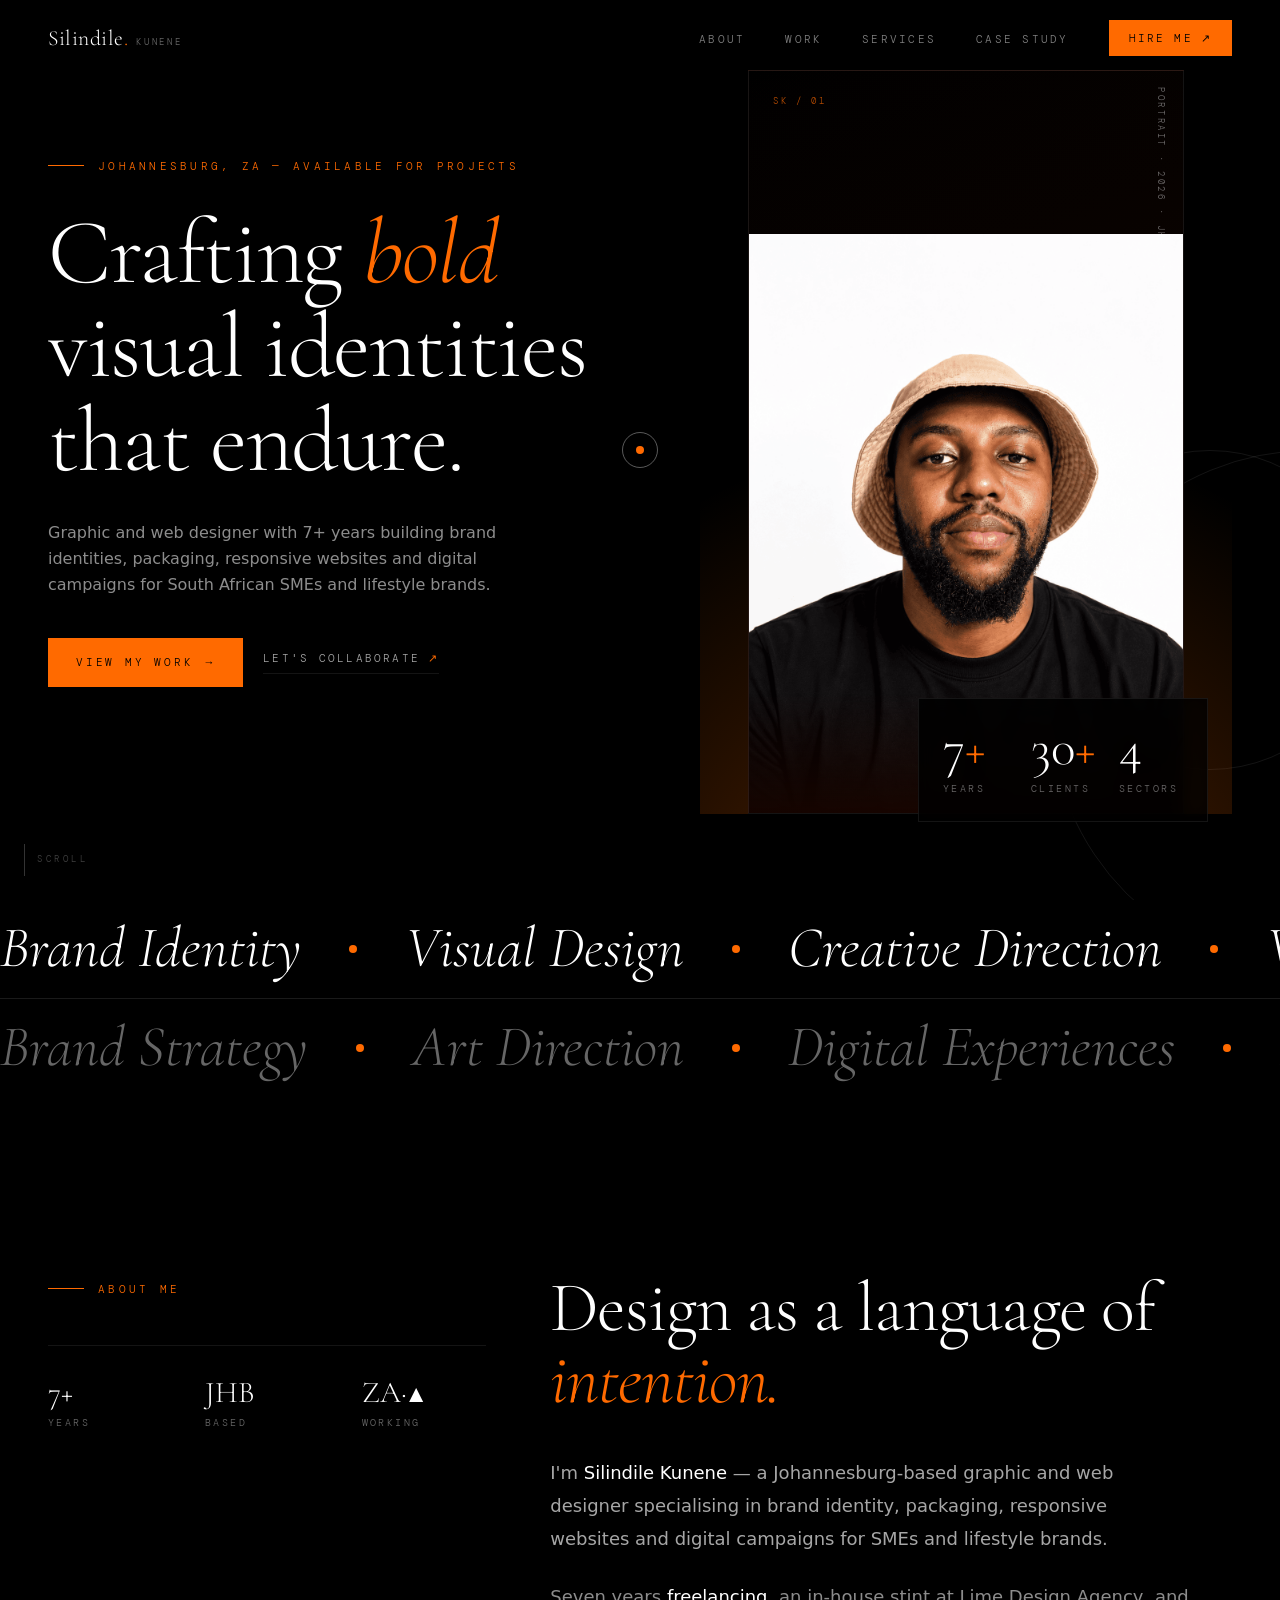
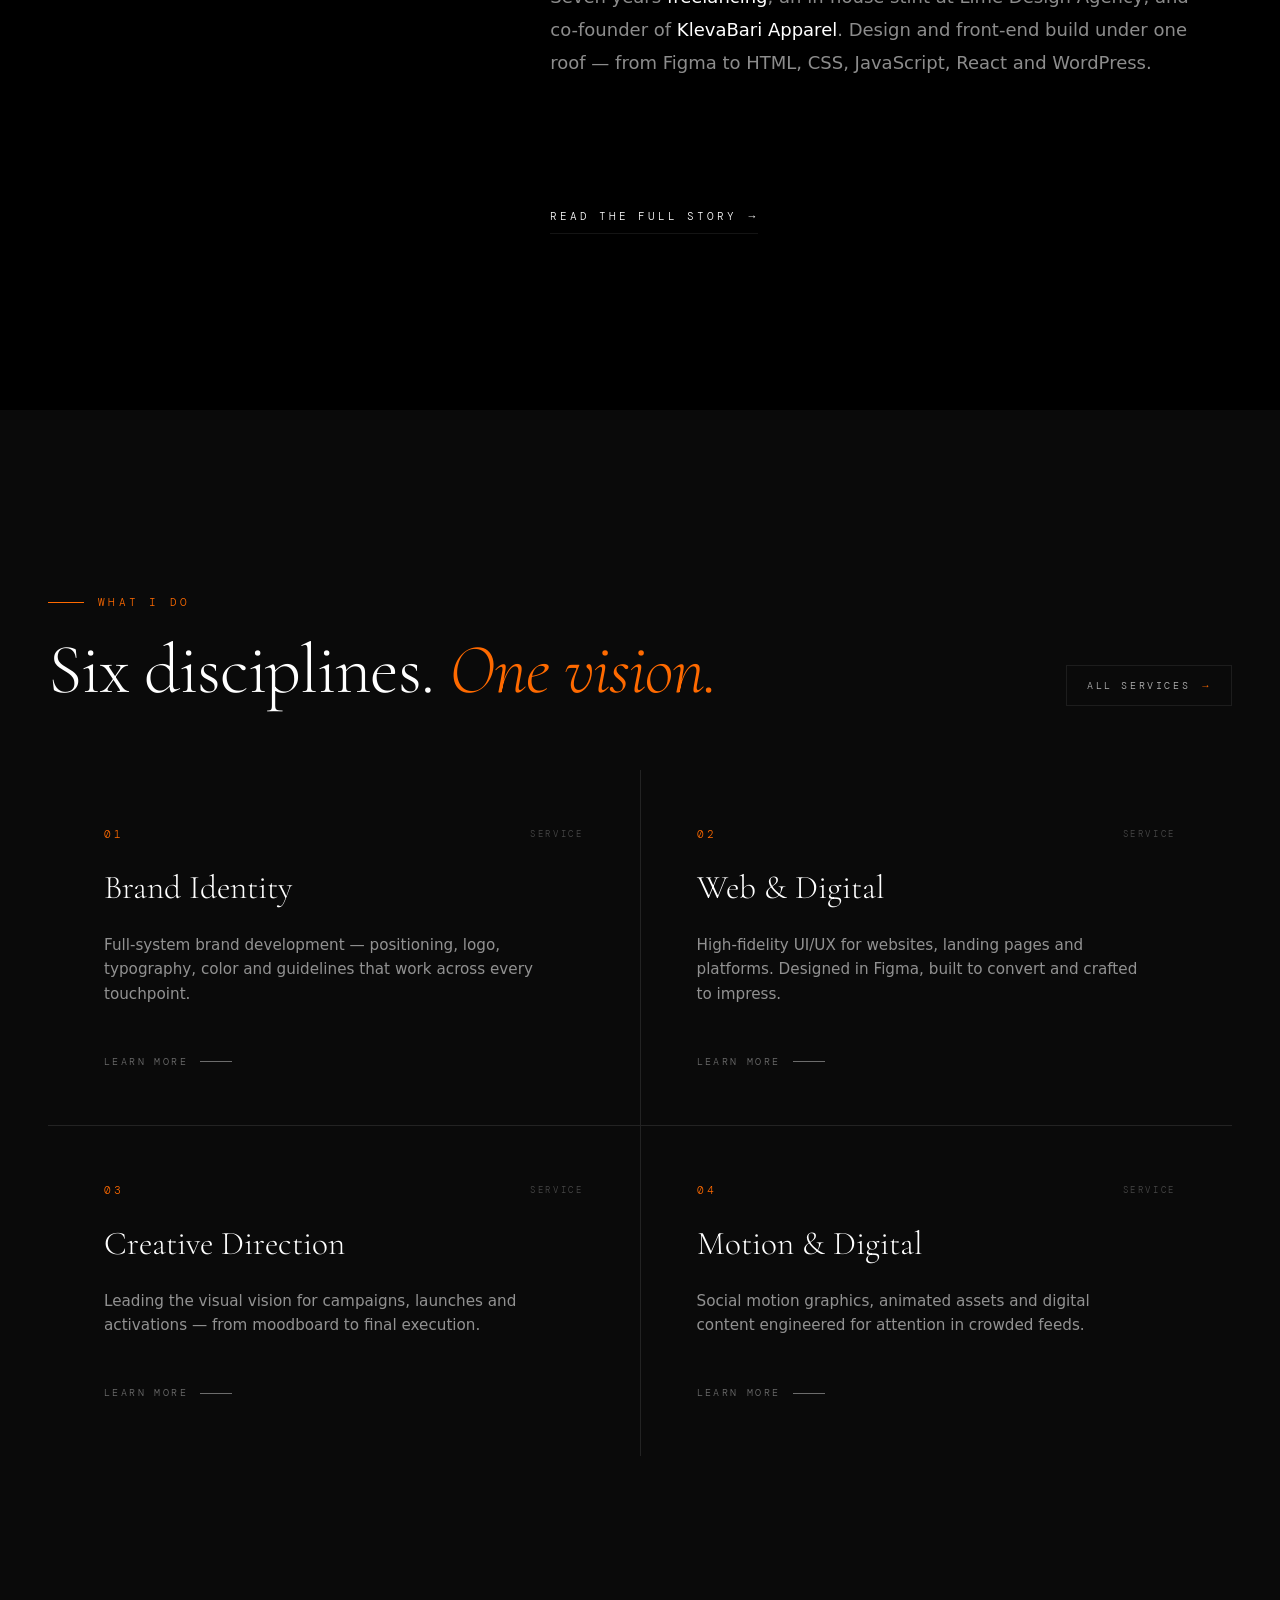
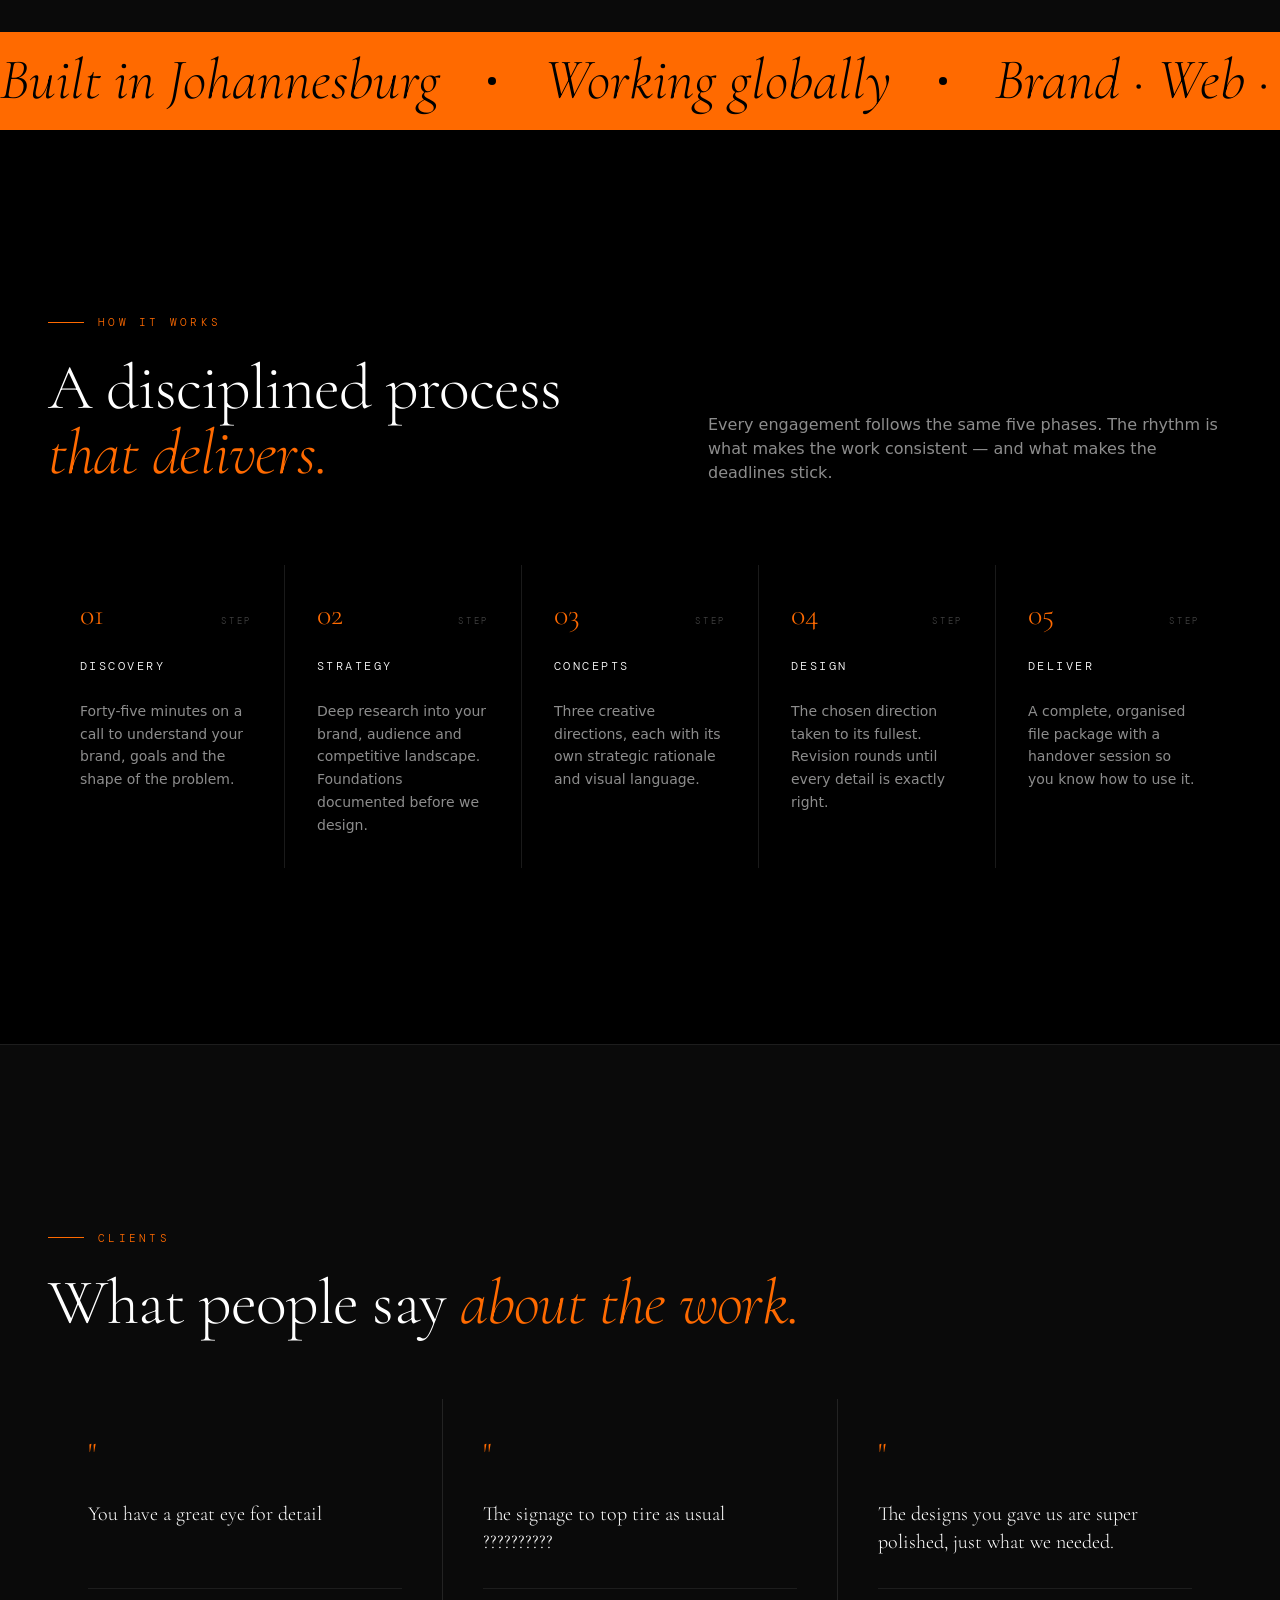
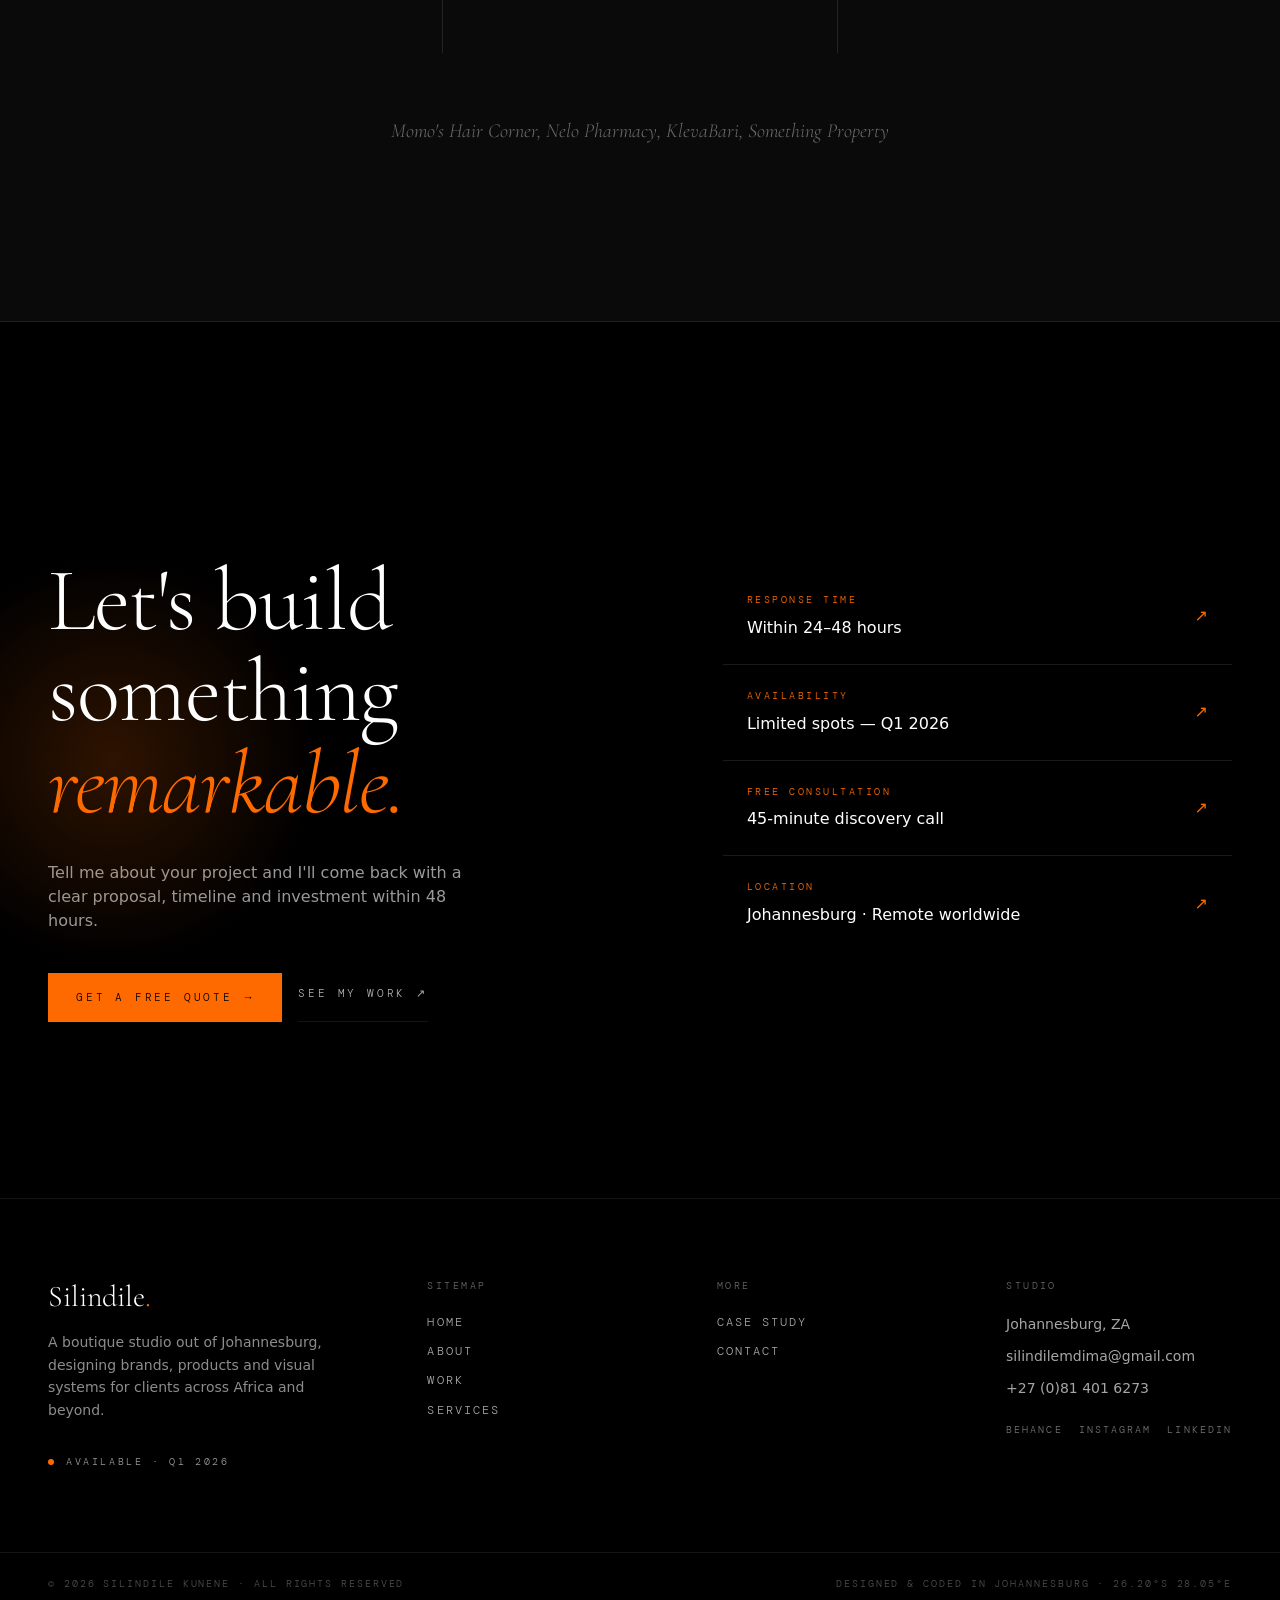
==== commit e9b42df4: "Update index.html" ====
--- a/index.html
+++ b/index.html
@@ -11,4 +11,4 @@
         .cursor-ring { width: 36px; height: 36px; border: 1px solid rgba(255,255,255,0.35); border-radius: 999px; }
         body.cursor-hover .cursor-dot { width: 56px; height: 56px; background: rgba(255,106,0,0.15); }
         body.cursor-hover .cursor-ring { width: 56px; height: 56px; border-color: var(--color-gold); }
-      </style><div class="cursor-dot" aria-hidden="true" data-tsd-source="/src/components/site/Cursor.tsx:79:7"></div><div class="cursor-ring" aria-hidden="true" data-tsd-source="/src/components/site/Cursor.tsx:80:7" style="transform: translate3d(720px, 900px, 0px) translate(-50%, -50%);"></div><nav class="fixed inset-x-0 top-0 z-50 flex items-center justify-between px-6 py-5 transition-all duration-500 md:px-12 bg-transparent" data-tsd-source="/src/components/site/Nav.tsx:27:7"><a data-tsd-source="/src/components/site/Nav.tsx:34:9" class="flex items-baseline gap-2 text-bone active" href="index.html" data-status="active" aria-current="page"><span class="font-display text-[1.35rem] tracking-wide" data-tsd-source="/src/components/site/Nav.tsx:35:11">Silindile<span class="text-gold" data-tsd-source="/src/components/site/Nav.tsx:36:22">.</span></span><span class="hidden font-mono text-[0.55rem] uppercase tracking-[0.3em] text-white/40 md:inline" data-tsd-source="/src/components/site/Nav.tsx:38:11">Kunene</span></a><ul class="hidden items-center gap-10 md:flex" data-tsd-source="/src/components/site/Nav.tsx:43:9"><li data-tsd-source="/src/components/site/Nav.tsx:47:15"><a data-tsd-source="/src/components/site/Nav.tsx:48:17" href="about.html" class="relative font-mono text-[0.7rem] uppercase tracking-[0.2em] transition-colors text-white/50 hover:text-bone">About<span class="absolute -bottom-1 left-0 h-px bg-gold transition-all duration-500 w-0 group-hover:w-full" data-tsd-source="/src/components/site/Nav.tsx:55:19"></span></a></li><li data-tsd-source="/src/components/site/Nav.tsx:47:15"><a data-tsd-source="/src/components/site/Nav.tsx:48:17" href="work.html" class="relative font-mono text-[0.7rem] uppercase tracking-[0.2em] transition-colors text-white/50 hover:text-bone">Work<span class="absolute -bottom-1 left-0 h-px bg-gold transition-all duration-500 w-0 group-hover:w-full" data-tsd-source="/src/components/site/Nav.tsx:55:19"></span></a></li><li data-tsd-source="/src/components/site/Nav.tsx:47:15"><a data-tsd-source="/src/components/site/Nav.tsx:48:17" href="services.html" class="relative font-mono text-[0.7rem] uppercase tracking-[0.2em] transition-colors text-white/50 hover:text-bone">Services<span class="absolute -bottom-1 left-0 h-px bg-gold transition-all duration-500 w-0 group-hover:w-full" data-tsd-source="/src/components/site/Nav.tsx:55:19"></span></a></li><li data-tsd-source="/src/components/site/Nav.tsx:47:15"><a data-tsd-source="/src/components/site/Nav.tsx:48:17" href="case-study.html" class="relative font-mono text-[0.7rem] uppercase tracking-[0.2em] transition-colors text-white/50 hover:text-bone">Case Study<span class="absolute -bottom-1 left-0 h-px bg-gold transition-all duration-500 w-0 group-hover:w-full" data-tsd-source="/src/components/site/Nav.tsx:55:19"></span></a></li><li data-tsd-source="/src/components/site/Nav.tsx:64:11"><a data-tsd-source="/src/components/site/Nav.tsx:65:13" href="contact.html" class="group inline-flex items-center gap-2 bg-gold px-5 py-2.5 font-mono text-[0.68rem] uppercase tracking-[0.2em] text-ink transition-colors hover:bg-bone">Hire Me<span class="transition-transform group-hover:translate-x-0.5" data-tsd-source="/src/components/site/Nav.tsx:70:15">↗</span></a></li></ul><button aria-label="Toggle navigation" class="relative z-50 flex h-10 w-10 flex-col items-center justify-center gap-[5px] md:hidden" data-tsd-source="/src/components/site/Nav.tsx:75:9"><span class="block h-[1.5px] w-7 bg-bone transition-transform " data-tsd-source="/src/components/site/Nav.tsx:80:11"></span><span class="block h-[1.5px] w-7 bg-bone transition-opacity " data-tsd-source="/src/components/site/Nav.tsx:83:11"></span><span class="block h-[1.5px] w-7 bg-bone transition-transform " data-tsd-source="/src/components/site/Nav.tsx:86:11"></span></button></nav><div class="fixed inset-0 z-40 flex flex-col items-center justify-center gap-10 bg-ink transition-all duration-500 md:hidden pointer-events-none opacity-0" data-tsd-source="/src/components/site/Nav.tsx:93:7"><a data-tsd-source="/src/components/site/Nav.tsx:99:11" class="font-display text-4xl font-light tracking-tight text-bone transition-colors hover:text-gold active" href="index.html" data-status="active" aria-current="page">Home</a><a data-tsd-source="/src/components/site/Nav.tsx:99:11" href="about.html" class="font-display text-4xl font-light tracking-tight text-bone transition-colors hover:text-gold">About</a><a data-tsd-source="/src/components/site/Nav.tsx:99:11" href="work.html" class="font-display text-4xl font-light tracking-tight text-bone transition-colors hover:text-gold">Work</a><a data-tsd-source="/src/components/site/Nav.tsx:99:11" href="services.html" class="font-display text-4xl font-light tracking-tight text-bone transition-colors hover:text-gold">Services</a><a data-tsd-source="/src/components/site/Nav.tsx:99:11" href="case-study.html" class="font-display text-4xl font-light tracking-tight text-bone transition-colors hover:text-gold">Case Study</a><a data-tsd-source="/src/components/site/Nav.tsx:99:11" href="contact.html" class="font-display text-4xl font-light tracking-tight text-bone transition-colors hover:text-gold">Contact</a><div class="absolute bottom-12 font-mono text-[0.6rem] uppercase tracking-[0.3em] text-white/30" data-tsd-source="/src/components/site/Nav.tsx:107:9">Johannesburg · ZA</div></div><main class="min-h-screen" data-tsd-source="/src/routes/__root.tsx:127:7"><!--$--><section class="relative min-h-[100svh] overflow-hidden bg-ink pt-28 md:pt-0" data-tsd-source="/src/routes/index.tsx:95:7"><div class="pointer-events-none absolute right-[18%] top-1/2 hidden md:block" data-tsd-source="/src/routes/index.tsx:97:9"><div class="spin-slow absolute h-[520px] w-[520px] rounded-full border border-gold/10" data-tsd-source="/src/routes/index.tsx:98:11"></div><div class="absolute h-[320px] w-[320px] rounded-full border border-gold/15 [animation:spin-slow_60s_linear_infinite_reverse]" data-tsd-source="/src/routes/index.tsx:99:11"></div></div><div class="relative mx-auto grid min-h-[100svh] max-w-[1500px] grid-cols-1 items-center gap-16 px-6 pb-16 md:grid-cols-[1.05fr_0.95fr] md:px-12" data-tsd-source="/src/routes/index.tsx:102:9"><div class="relative" data-tsd-source="/src/routes/index.tsx:103:11"><div data-tsd-source="/src/components/site/Reveal.tsx:22:5" style="opacity: 1; transform: none;"><span class="eyebrow eyebrow-rule" data-tsd-source="/src/routes/index.tsx:105:15">Johannesburg, ZA — Available for projects</span></div><h1 class="serif-display mt-8 text-[clamp(3.2rem,7.2vw,7.8rem)]" data-tsd-source="/src/components/site/Reveal.tsx:47:5"><span class="inline-block will-change-transform " data-tsd-source="/src/components/site/Reveal.tsx:57:11" style="opacity: 1; filter: blur(0px); transform: none;">Crafting<!-- -->&nbsp;</span><span class="inline-block will-change-transform italic text-gold" data-tsd-source="/src/components/site/Reveal.tsx:57:11" style="opacity: 1; filter: blur(0px); transform: none;">bold<!-- -->&nbsp;</span><span class="inline-block will-change-transform " data-tsd-source="/src/components/site/Reveal.tsx:57:11" style="opacity: 1; filter: blur(0px); transform: none;">visual<!-- -->&nbsp;</span><span class="inline-block will-change-transform " data-tsd-source="/src/components/site/Reveal.tsx:57:11" style="opacity: 1; filter: blur(0px); transform: none;">identities<!-- -->&nbsp;</span><span class="inline-block will-change-transform " data-tsd-source="/src/components/site/Reveal.tsx:57:11" style="opacity: 1; filter: blur(0px); transform: none;">that<!-- -->&nbsp;</span><span class="inline-block will-change-transform " data-tsd-source="/src/components/site/Reveal.tsx:57:11" style="opacity: 1; filter: blur(0px); transform: none;">endure.</span></h1><div data-tsd-source="/src/components/site/Reveal.tsx:22:5" style="opacity: 1; transform: none;"><p class="mt-8 max-w-[460px] text-base leading-relaxed text-white/55" data-tsd-source="/src/routes/index.tsx:117:15">Graphic and web designer with 7+ years building brand identities, packaging, responsive websites and digital campaigns for South African SMEs and lifestyle brands.</p></div><div data-tsd-source="/src/components/site/Reveal.tsx:22:5" style="opacity: 1; transform: none;"><div class="mt-10 flex flex-wrap items-center gap-5" data-tsd-source="/src/routes/index.tsx:125:15"><a data-tsd-source="/src/routes/index.tsx:126:17" href="work.html" class="group inline-flex items-center gap-3 bg-gold px-7 py-4 font-mono text-[0.7rem] uppercase tracking-[0.25em] text-ink transition-all hover:bg-bone">View my work<span class="transition-transform group-hover:translate-x-1" data-tsd-source="/src/routes/index.tsx:131:19">→</span></a><a data-tsd-source="/src/routes/index.tsx:133:17" href="contact.html" class="group inline-flex items-center gap-2 border-b border-white/15 pb-1.5 font-mono text-[0.7rem] uppercase tracking-[0.2em] text-white/65 transition-all hover:border-gold hover:text-bone">Let's collaborate<span class="text-gold transition-transform group-hover:translate-x-1" data-tsd-source="/src/routes/index.tsx:138:19">↗</span></a></div></div></div><div class="relative h-[60svh] animate-[fade-up_1.2s_var(--ease-soft)_0.4s_both] md:h-[88vh]" data-tsd-source="/src/routes/index.tsx:145:11"><div class="absolute inset-0 overflow-hidden bg-[radial-gradient(circle_at_50%_120%,rgba(255,106,0,0.35),transparent_55%)]" data-tsd-source="/src/routes/index.tsx:146:13"><div class="absolute inset-x-12 bottom-0 top-12 border border-white/10 bg-[linear-gradient(160deg,#000_0%,#0d0200_60%,#1a0500_100%)]" data-tsd-source="/src/routes/index.tsx:147:15"><div class="grain absolute inset-0" data-tsd-source="/src/routes/index.tsx:148:17"></div><img src="assets/images/silindile-hero.png" alt="Portrait of Silindile Kunene, graphic designer and creative director" fetchpriority="high" decoding="async" width="900" height="1200" class="absolute bottom-0 left-1/2 h-[92%] w-auto -translate-x-1/2 object-contain object-bottom [mask-image:linear-gradient(to_bottom,black_82%,transparent)]" data-tsd-source="/src/routes/index.tsx:149:17"><div class="absolute right-4 top-4 z-10 font-mono text-[0.55rem] uppercase tracking-[0.3em] text-white/40" style="writing-mode:vertical-rl" data-tsd-source="/src/routes/index.tsx:158:17">Portrait · 2026 · JHB</div><div class="absolute left-6 top-6 z-10 font-mono text-[0.55rem] uppercase tracking-[0.3em] text-gold/70" data-tsd-source="/src/routes/index.tsx:164:17">SK / 01</div></div></div><div class="absolute -bottom-2 left-2 grid grid-cols-3 gap-6 border border-white/10 bg-ink/85 p-6 backdrop-blur md:left-auto md:right-6" data-tsd-source="/src/routes/index.tsx:171:13"><div class="flex flex-col gap-2" data-tsd-source="/src/components/site/StatCounter.tsx:43:5"><div class="font-display text-[clamp(2.4rem,4vw,3.5rem)] font-light leading-none" data-tsd-source="/src/components/site/StatCounter.tsx:44:7">7<span class="text-gold" data-tsd-source="/src/components/site/StatCounter.tsx:46:9">+</span></div><div class="mono-label text-white/40" data-tsd-source="/src/components/site/StatCounter.tsx:48:7">Years</div></div><div class="flex flex-col gap-2" data-tsd-source="/src/components/site/StatCounter.tsx:43:5"><div class="font-display text-[clamp(2.4rem,4vw,3.5rem)] font-light leading-none" data-tsd-source="/src/components/site/StatCounter.tsx:44:7">30<span class="text-gold" data-tsd-source="/src/components/site/StatCounter.tsx:46:9">+</span></div><div class="mono-label text-white/40" data-tsd-source="/src/components/site/StatCounter.tsx:48:7">Clients</div></div><div class="flex flex-col gap-2" data-tsd-source="/src/components/site/StatCounter.tsx:43:5"><div class="font-display text-[clamp(2.4rem,4vw,3.5rem)] font-light leading-none" data-tsd-source="/src/components/site/StatCounter.tsx:44:7">4<span class="text-gold" data-tsd-source="/src/components/site/StatCounter.tsx:46:9"></span></div><div class="mono-label text-white/40" data-tsd-source="/src/components/site/StatCounter.tsx:48:7">Sectors</div></div></div></div></div><div class="absolute bottom-6 left-6 hidden font-mono text-[0.55rem] uppercase tracking-[0.4em] text-white/25 md:flex md:items-center md:gap-3" data-tsd-source="/src/routes/index.tsx:180:9"><span class="block h-8 w-px bg-white/20" data-tsd-source="/src/routes/index.tsx:181:11"></span>Scroll</div></section><div class="overflow-hidden bg-transparent text-bone" data-tsd-source="/src/components/site/Marquee.tsx:19:5"><div class="marquee-track py-5" data-tsd-source="/src/components/site/Marquee.tsx:20:7"><div class="flex shrink-0 items-center gap-12 pr-12" aria-hidden="false" data-tsd-source="/src/components/site/Marquee.tsx:22:11"><span class="flex items-center gap-12 font-display text-[clamp(2rem,4.5vw,4.5rem)] leading-none italic" data-tsd-source="/src/components/site/Marquee.tsx:24:15"><span data-tsd-source="/src/routes/index.tsx:189:11">Brand Identity</span><span class="inline-block h-2 w-2 rounded-full bg-gold" data-tsd-source="/src/components/site/Marquee.tsx:29:17"></span></span><span class="flex items-center gap-12 font-display text-[clamp(2rem,4.5vw,4.5rem)] leading-none italic" data-tsd-source="/src/components/site/Marquee.tsx:24:15"><span data-tsd-source="/src/routes/index.tsx:189:11">Visual Design</span><span class="inline-block h-2 w-2 rounded-full bg-gold" data-tsd-source="/src/components/site/Marquee.tsx:29:17"></span></span><span class="flex items-center gap-12 font-display text-[clamp(2rem,4.5vw,4.5rem)] leading-none italic" data-tsd-source="/src/components/site/Marquee.tsx:24:15"><span data-tsd-source="/src/routes/index.tsx:189:11">Creative Direction</span><span class="inline-block h-2 w-2 rounded-full bg-gold" data-tsd-source="/src/components/site/Marquee.tsx:29:17"></span></span><span class="flex items-center gap-12 font-display text-[clamp(2rem,4.5vw,4.5rem)] leading-none italic" data-tsd-source="/src/components/site/Marquee.tsx:24:15"><span data-tsd-source="/src/routes/index.tsx:189:11">Web Design</span><span class="inline-block h-2 w-2 rounded-full bg-gold" data-tsd-source="/src/components/site/Marquee.tsx:29:17"></span></span><span class="flex items-center gap-12 font-display text-[clamp(2rem,4.5vw,4.5rem)] leading-none italic" data-tsd-source="/src/components/site/Marquee.tsx:24:15"><span data-tsd-source="/src/routes/index.tsx:189:11">Motion Design</span><span class="inline-block h-2 w-2 rounded-full bg-gold" data-tsd-source="/src/components/site/Marquee.tsx:29:17"></span></span><span class="flex items-center gap-12 font-display text-[clamp(2rem,4.5vw,4.5rem)] leading-none italic" data-tsd-source="/src/components/site/Marquee.tsx:24:15"><span data-tsd-source="/src/routes/index.tsx:189:11">Digital Experiences</span><span class="inline-block h-2 w-2 rounded-full bg-gold" data-tsd-source="/src/components/site/Marquee.tsx:29:17"></span></span><span class="flex items-center gap-12 font-display text-[clamp(2rem,4.5vw,4.5rem)] leading-none italic" data-tsd-source="/src/components/site/Marquee.tsx:24:15"><span data-tsd-source="/src/routes/index.tsx:189:11">Art Direction</span><span class="inline-block h-2 w-2 rounded-full bg-gold" data-tsd-source="/src/components/site/Marquee.tsx:29:17"></span></span><span class="flex items-center gap-12 font-display text-[clamp(2rem,4.5vw,4.5rem)] leading-none italic" data-tsd-source="/src/components/site/Marquee.tsx:24:15"><span data-tsd-source="/src/routes/index.tsx:189:11">Brand Strategy</span><span class="inline-block h-2 w-2 rounded-full bg-gold" data-tsd-source="/src/components/site/Marquee.tsx:29:17"></span></span></div><div class="flex shrink-0 items-center gap-12 pr-12" aria-hidden="true" data-tsd-source="/src/components/site/Marquee.tsx:22:11"><span class="flex items-center gap-12 font-display text-[clamp(2rem,4.5vw,4.5rem)] leading-none italic" data-tsd-source="/src/components/site/Marquee.tsx:24:15"><span data-tsd-source="/src/routes/index.tsx:189:11">Brand Identity</span><span class="inline-block h-2 w-2 rounded-full bg-gold" data-tsd-source="/src/components/site/Marquee.tsx:29:17"></span></span><span class="flex items-center gap-12 font-display text-[clamp(2rem,4.5vw,4.5rem)] leading-none italic" data-tsd-source="/src/components/site/Marquee.tsx:24:15"><span data-tsd-source="/src/routes/index.tsx:189:11">Visual Design</span><span class="inline-block h-2 w-2 rounded-full bg-gold" data-tsd-source="/src/components/site/Marquee.tsx:29:17"></span></span><span class="flex items-center gap-12 font-display text-[clamp(2rem,4.5vw,4.5rem)] leading-none italic" data-tsd-source="/src/components/site/Marquee.tsx:24:15"><span data-tsd-source="/src/routes/index.tsx:189:11">Creative Direction</span><span class="inline-block h-2 w-2 rounded-full bg-gold" data-tsd-source="/src/components/site/Marquee.tsx:29:17"></span></span><span class="flex items-center gap-12 font-display text-[clamp(2rem,4.5vw,4.5rem)] leading-none italic" data-tsd-source="/src/components/site/Marquee.tsx:24:15"><span data-tsd-source="/src/routes/index.tsx:189:11">Web Design</span><span class="inline-block h-2 w-2 rounded-full bg-gold" data-tsd-source="/src/components/site/Marquee.tsx:29:17"></span></span><span class="flex items-center gap-12 font-display text-[clamp(2rem,4.5vw,4.5rem)] leading-none italic" data-tsd-source="/src/components/site/Marquee.tsx:24:15"><span data-tsd-source="/src/routes/index.tsx:189:11">Motion Design</span><span class="inline-block h-2 w-2 rounded-full bg-gold" data-tsd-source="/src/components/site/Marquee.tsx:29:17"></span></span><span class="flex items-center gap-12 font-display text-[clamp(2rem,4.5vw,4.5rem)] leading-none italic" data-tsd-source="/src/components/site/Marquee.tsx:24:15"><span data-tsd-source="/src/routes/index.tsx:189:11">Digital Experiences</span><span class="inline-block h-2 w-2 rounded-full bg-gold" data-tsd-source="/src/components/site/Marquee.tsx:29:17"></span></span><span class="flex items-center gap-12 font-display text-[clamp(2rem,4.5vw,4.5rem)] leading-none italic" data-tsd-source="/src/components/site/Marquee.tsx:24:15"><span data-tsd-source="/src/routes/index.tsx:189:11">Art Direction</span><span class="inline-block h-2 w-2 rounded-full bg-gold" data-tsd-source="/src/components/site/Marquee.tsx:29:17"></span></span><span class="flex items-center gap-12 font-display text-[clamp(2rem,4.5vw,4.5rem)] leading-none italic" data-tsd-source="/src/components/site/Marquee.tsx:24:15"><span data-tsd-source="/src/routes/index.tsx:189:11">Brand Strategy</span><span class="inline-block h-2 w-2 rounded-full bg-gold" data-tsd-source="/src/components/site/Marquee.tsx:29:17"></span></span></div></div></div><div class="h-px w-full bg-white/10" data-tsd-source="/src/routes/index.tsx:193:7"></div><div class="overflow-hidden bg-transparent text-bone" data-tsd-source="/src/components/site/Marquee.tsx:19:5"><div class="marquee-track-fast py-5" data-tsd-source="/src/components/site/Marquee.tsx:20:7"><div class="flex shrink-0 items-center gap-12 pr-12" aria-hidden="false" data-tsd-source="/src/components/site/Marquee.tsx:22:11"><span class="flex items-center gap-12 font-display text-[clamp(2rem,4.5vw,4.5rem)] leading-none italic" data-tsd-source="/src/components/site/Marquee.tsx:24:15"><span class="text-white/40" data-tsd-source="/src/routes/index.tsx:196:11">Brand Strategy</span><span class="inline-block h-2 w-2 rounded-full bg-gold" data-tsd-source="/src/components/site/Marquee.tsx:29:17"></span></span><span class="flex items-center gap-12 font-display text-[clamp(2rem,4.5vw,4.5rem)] leading-none italic" data-tsd-source="/src/components/site/Marquee.tsx:24:15"><span class="text-white/40" data-tsd-source="/src/routes/index.tsx:196:11">Art Direction</span><span class="inline-block h-2 w-2 rounded-full bg-gold" data-tsd-source="/src/components/site/Marquee.tsx:29:17"></span></span><span class="flex items-center gap-12 font-display text-[clamp(2rem,4.5vw,4.5rem)] leading-none italic" data-tsd-source="/src/components/site/Marquee.tsx:24:15"><span class="text-white/40" data-tsd-source="/src/routes/index.tsx:196:11">Digital Experiences</span><span class="inline-block h-2 w-2 rounded-full bg-gold" data-tsd-source="/src/components/site/Marquee.tsx:29:17"></span></span><span class="flex items-center gap-12 font-display text-[clamp(2rem,4.5vw,4.5rem)] leading-none italic" data-tsd-source="/src/components/site/Marquee.tsx:24:15"><span class="text-white/40" data-tsd-source="/src/routes/index.tsx:196:11">Motion Design</span><span class="inline-block h-2 w-2 rounded-full bg-gold" data-tsd-source="/src/components/site/Marquee.tsx:29:17"></span></span><span class="flex items-center gap-12 font-display text-[clamp(2rem,4.5vw,4.5rem)] leading-none italic" data-tsd-source="/src/components/site/Marquee.tsx:24:15"><span class="text-white/40" data-tsd-source="/src/routes/index.tsx:196:11">Web Design</span><span class="inline-block h-2 w-2 rounded-full bg-gold" data-tsd-source="/src/components/site/Marquee.tsx:29:17"></span></span><span class="flex items-center gap-12 font-display text-[clamp(2rem,4.5vw,4.5rem)] leading-none italic" data-tsd-source="/src/components/site/Marquee.tsx:24:15"><span class="text-white/40" data-tsd-source="/src/routes/index.tsx:196:11">Creative Direction</span><span class="inline-block h-2 w-2 rounded-full bg-gold" data-tsd-source="/src/components/site/Marquee.tsx:29:17"></span></span><span class="flex items-center gap-12 font-display text-[clamp(2rem,4.5vw,4.5rem)] leading-none italic" data-tsd-source="/src/components/site/Marquee.tsx:24:15"><span class="text-white/40" data-tsd-source="/src/routes/index.tsx:196:11">Visual Design</span><span class="inline-block h-2 w-2 rounded-full bg-gold" data-tsd-source="/src/components/site/Marquee.tsx:29:17"></span></span><span class="flex items-center gap-12 font-display text-[clamp(2rem,4.5vw,4.5rem)] leading-none italic" data-tsd-source="/src/components/site/Marquee.tsx:24:15"><span class="text-white/40" data-tsd-source="/src/routes/index.tsx:196:11">Brand Identity</span><span class="inline-block h-2 w-2 rounded-full bg-gold" data-tsd-source="/src/components/site/Marquee.tsx:29:17"></span></span></div><div class="flex shrink-0 items-center gap-12 pr-12" aria-hidden="true" data-tsd-source="/src/components/site/Marquee.tsx:22:11"><span class="flex items-center gap-12 font-display text-[clamp(2rem,4.5vw,4.5rem)] leading-none italic" data-tsd-source="/src/components/site/Marquee.tsx:24:15"><span class="text-white/40" data-tsd-source="/src/routes/index.tsx:196:11">Brand Strategy</span><span class="inline-block h-2 w-2 rounded-full bg-gold" data-tsd-source="/src/components/site/Marquee.tsx:29:17"></span></span><span class="flex items-center gap-12 font-display text-[clamp(2rem,4.5vw,4.5rem)] leading-none italic" data-tsd-source="/src/components/site/Marquee.tsx:24:15"><span class="text-white/40" data-tsd-source="/src/routes/index.tsx:196:11">Art Direction</span><span class="inline-block h-2 w-2 rounded-full bg-gold" data-tsd-source="/src/components/site/Marquee.tsx:29:17"></span></span><span class="flex items-center gap-12 font-display text-[clamp(2rem,4.5vw,4.5rem)] leading-none italic" data-tsd-source="/src/components/site/Marquee.tsx:24:15"><span class="text-white/40" data-tsd-source="/src/routes/index.tsx:196:11">Digital Experiences</span><span class="inline-block h-2 w-2 rounded-full bg-gold" data-tsd-source="/src/components/site/Marquee.tsx:29:17"></span></span><span class="flex items-center gap-12 font-display text-[clamp(2rem,4.5vw,4.5rem)] leading-none italic" data-tsd-source="/src/components/site/Marquee.tsx:24:15"><span class="text-white/40" data-tsd-source="/src/routes/index.tsx:196:11">Motion Design</span><span class="inline-block h-2 w-2 rounded-full bg-gold" data-tsd-source="/src/components/site/Marquee.tsx:29:17"></span></span><span class="flex items-center gap-12 font-display text-[clamp(2rem,4.5vw,4.5rem)] leading-none italic" data-tsd-source="/src/components/site/Marquee.tsx:24:15"><span class="text-white/40" data-tsd-source="/src/routes/index.tsx:196:11">Web Design</span><span class="inline-block h-2 w-2 rounded-full bg-gold" data-tsd-source="/src/components/site/Marquee.tsx:29:17"></span></span><span class="flex items-center gap-12 font-display text-[clamp(2rem,4.5vw,4.5rem)] leading-none italic" data-tsd-source="/src/components/site/Marquee.tsx:24:15"><span class="text-white/40" data-tsd-source="/src/routes/index.tsx:196:11">Creative Direction</span><span class="inline-block h-2 w-2 rounded-full bg-gold" data-tsd-source="/src/components/site/Marquee.tsx:29:17"></span></span><span class="flex items-center gap-12 font-display text-[clamp(2rem,4.5vw,4.5rem)] leading-none italic" data-tsd-source="/src/components/site/Marquee.tsx:24:15"><span class="text-white/40" data-tsd-source="/src/routes/index.tsx:196:11">Visual Design</span><span class="inline-block h-2 w-2 rounded-full bg-gold" data-tsd-source="/src/components/site/Marquee.tsx:29:17"></span></span><span class="flex items-center gap-12 font-display text-[clamp(2rem,4.5vw,4.5rem)] leading-none italic" data-tsd-source="/src/components/site/Marquee.tsx:24:15"><span class="text-white/40" data-tsd-source="/src/routes/index.tsx:196:11">Brand Identity</span><span class="inline-block h-2 w-2 rounded-full bg-gold" data-tsd-source="/src/components/site/Marquee.tsx:29:17"></span></span></div></div></div><section class="relative bg-ink px-6 py-32 md:px-12 md:py-44" data-tsd-source="/src/routes/index.tsx:203:7"><div class="mx-auto grid max-w-[1400px] gap-16 md:grid-cols-[0.9fr_1.4fr]" data-tsd-source="/src/routes/index.tsx:204:9"><div data-tsd-source="/src/components/site/Reveal.tsx:22:5" style="opacity:0;transform:translateY(36px)"><div class="sticky top-32" data-tsd-source="/src/routes/index.tsx:206:13"><span class="eyebrow eyebrow-rule" data-tsd-source="/src/routes/index.tsx:207:15">About me</span><div class="mt-12 grid grid-cols-3 gap-8 border-t border-white/10 pt-8" data-tsd-source="/src/routes/index.tsx:208:15"><div data-tsd-source="/src/routes/index.tsx:461:5"><div class="font-display text-3xl font-light leading-none" data-tsd-source="/src/routes/index.tsx:462:7">7+</div><div class="mt-2 mono-label text-white/40" data-tsd-source="/src/routes/index.tsx:463:7">Years</div></div><div data-tsd-source="/src/routes/index.tsx:461:5"><div class="font-display text-3xl font-light leading-none" data-tsd-source="/src/routes/index.tsx:462:7">JHB</div><div class="mt-2 mono-label text-white/40" data-tsd-source="/src/routes/index.tsx:463:7">Based</div></div><div data-tsd-source="/src/routes/index.tsx:461:5"><div class="font-display text-3xl font-light leading-none" data-tsd-source="/src/routes/index.tsx:462:7">ZA·▲</div><div class="mt-2 mono-label text-white/40" data-tsd-source="/src/routes/index.tsx:463:7">Working</div></div></div></div></div><div data-tsd-source="/src/routes/index.tsx:216:11"><h1 class="serif-display text-[clamp(2.4rem,5.5vw,5rem)]" data-tsd-source="/src/components/site/Reveal.tsx:47:5"><span class="inline-block will-change-transform " data-tsd-source="/src/components/site/Reveal.tsx:57:11" style="opacity:0;filter:blur(8px);transform:translateY(0.5em)">Design<!-- -->&nbsp;</span><span class="inline-block will-change-transform " data-tsd-source="/src/components/site/Reveal.tsx:57:11" style="opacity:0;filter:blur(8px);transform:translateY(0.5em)">as<!-- -->&nbsp;</span><span class="inline-block will-change-transform " data-tsd-source="/src/components/site/Reveal.tsx:57:11" style="opacity:0;filter:blur(8px);transform:translateY(0.5em)">a<!-- -->&nbsp;</span><span class="inline-block will-change-transform " data-tsd-source="/src/components/site/Reveal.tsx:57:11" style="opacity:0;filter:blur(8px);transform:translateY(0.5em)">language<!-- -->&nbsp;</span><span class="inline-block will-change-transform " data-tsd-source="/src/components/site/Reveal.tsx:57:11" style="opacity:0;filter:blur(8px);transform:translateY(0.5em)">of<!-- -->&nbsp;</span><span class="inline-block will-change-transform italic text-gold" data-tsd-source="/src/components/site/Reveal.tsx:57:11" style="opacity:0;filter:blur(8px);transform:translateY(0.5em)">intention.</span></h1><div data-tsd-source="/src/components/site/Reveal.tsx:22:5" style="opacity:0;transform:translateY(36px)"><p class="mt-10 max-w-[640px] text-lg leading-[1.85] text-white/65 [&amp;_strong]:text-bone" data-tsd-source="/src/routes/index.tsx:224:15">I'm <strong data-tsd-source="/src/routes/index.tsx:225:21">Silindile Kunene</strong> — a Johannesburg-based graphic and web designer specialising in brand identity, packaging, responsive websites and digital campaigns for SMEs and lifestyle brands.</p></div><div data-tsd-source="/src/components/site/Reveal.tsx:22:5" style="opacity:0;transform:translateY(36px)"><p class="mt-6 max-w-[640px] text-lg leading-[1.85] text-white/55" data-tsd-source="/src/routes/index.tsx:233:15">Seven years running <strong class="text-bone" data-tsd-source="/src/routes/index.tsx:234:37">Digital Pen Media</strong>, an in-house stint at Lime Design Agency, and co-founder of<strong class="text-bone" data-tsd-source="/src/routes/index.tsx:236:17"> KlevaBari Apparel</strong>. Design and front-end build under one roof — from Figma to HTML, CSS, JavaScript, React and WordPress.</p></div><div data-tsd-source="/src/components/site/Reveal.tsx:22:5" style="opacity:0;transform:translateY(36px)"><div class="mt-12 flex flex-wrap gap-3" data-tsd-source="/src/routes/index.tsx:243:15"><span class="border border-gold/25 px-3 py-2 font-mono text-[0.6rem] uppercase tracking-[0.2em] text-white/65" data-tsd-source="/src/routes/index.tsx:245:19">Strategy</span><span class="border border-gold/25 px-3 py-2 font-mono text-[0.6rem] uppercase tracking-[0.2em] text-white/65" data-tsd-source="/src/routes/index.tsx:245:19">Identity</span><span class="border border-gold/25 px-3 py-2 font-mono text-[0.6rem] uppercase tracking-[0.2em] text-white/65" data-tsd-source="/src/routes/index.tsx:245:19">Typography</span><span class="border border-gold/25 px-3 py-2 font-mono text-[0.6rem] uppercase tracking-[0.2em] text-white/65" data-tsd-source="/src/routes/index.tsx:245:19">Web</span><span class="border border-gold/25 px-3 py-2 font-mono text-[0.6rem] uppercase tracking-[0.2em] text-white/65" data-tsd-source="/src/routes/index.tsx:245:19">Direction</span><span class="border border-gold/25 px-3 py-2 font-mono text-[0.6rem] uppercase tracking-[0.2em] text-white/65" data-tsd-source="/src/routes/index.tsx:245:19">Packaging</span></div></div><div data-tsd-source="/src/components/site/Reveal.tsx:22:5" style="opacity:0;transform:translateY(36px)"><a data-tsd-source="/src/routes/index.tsx:256:15" href="about.html" class="group mt-12 inline-flex items-center gap-3 border-b border-white/20 pb-2 font-mono text-[0.7rem] uppercase tracking-[0.25em] text-bone transition-all hover:border-gold hover:text-gold">Read the full story<span class="transition-transform group-hover:translate-x-1" data-tsd-source="/src/routes/index.tsx:261:17">→</span></a></div></div></div></section><section class="relative bg-paper px-6 py-32 md:px-12 md:py-44" data-tsd-source="/src/routes/index.tsx:269:7"><div class="mx-auto max-w-[1400px]" data-tsd-source="/src/routes/index.tsx:270:9"><div class="grid items-end gap-10 md:grid-cols-[1fr_auto]" data-tsd-source="/src/routes/index.tsx:271:11"><div data-tsd-source="/src/components/site/Reveal.tsx:22:5" style="opacity:0;transform:translateY(36px)"><div data-tsd-source="/src/routes/index.tsx:273:15"><span class="eyebrow eyebrow-rule" data-tsd-source="/src/routes/index.tsx:274:17">What I do</span><h2 class="serif-display mt-6 text-[clamp(2.4rem,5.5vw,5rem)]" data-tsd-source="/src/routes/index.tsx:275:17">Six disciplines. <span class="italic text-gold" data-tsd-source="/src/routes/index.tsx:276:36">One vision.</span></h2></div></div><div data-tsd-source="/src/components/site/Reveal.tsx:22:5" style="opacity:0;transform:translateY(36px)"><a data-tsd-source="/src/routes/index.tsx:281:15" href="services.html" class="group inline-flex items-center gap-3 border border-white/15 px-5 py-3 font-mono text-[0.65rem] uppercase tracking-[0.25em] text-white/70 transition-all hover:border-gold hover:text-bone">All services <span class="text-gold transition-transform group-hover:translate-x-1" data-tsd-source="/src/routes/index.tsx:285:30">→</span></a></div></div><div class="mt-16 grid gap-px bg-white/10 md:grid-cols-2" data-tsd-source="/src/routes/index.tsx:290:11"><div data-tsd-source="/src/components/site/Reveal.tsx:22:5" style="opacity:0;transform:translateY(36px)"><article class="group relative flex h-full flex-col gap-6 bg-paper p-10 transition-colors hover:bg-surface md:p-14" data-tsd-source="/src/routes/index.tsx:293:17"><div class="flex items-center justify-between" data-tsd-source="/src/routes/index.tsx:294:19"><span class="font-mono text-[0.7rem] uppercase tracking-[0.3em] text-gold" data-tsd-source="/src/routes/index.tsx:295:21">01</span><span class="font-mono text-[0.55rem] uppercase tracking-[0.3em] text-white/25" data-tsd-source="/src/routes/index.tsx:296:21">Service</span></div><h3 class="font-display text-[clamp(1.8rem,2.6vw,2.4rem)] font-light leading-tight transition-colors group-hover:text-gold" data-tsd-source="/src/routes/index.tsx:298:19">Brand Identity</h3><p class="max-w-md text-[0.95rem] leading-relaxed text-white/55" data-tsd-source="/src/routes/index.tsx:301:19">Full-system brand development — positioning, logo, typography, color and guidelines that work across every touchpoint.</p><div class="mt-auto flex items-center gap-3 pt-6 font-mono text-[0.6rem] uppercase tracking-[0.25em] text-white/40 transition-colors group-hover:text-gold" data-tsd-source="/src/routes/index.tsx:302:19">Learn more<span class="h-px w-8 bg-current transition-all group-hover:w-16" data-tsd-source="/src/routes/index.tsx:304:21"></span></div></article></div><div data-tsd-source="/src/components/site/Reveal.tsx:22:5" style="opacity:0;transform:translateY(36px)"><article class="group relative flex h-full flex-col gap-6 bg-paper p-10 transition-colors hover:bg-surface md:p-14" data-tsd-source="/src/routes/index.tsx:293:17"><div class="flex items-center justify-between" data-tsd-source="/src/routes/index.tsx:294:19"><span class="font-mono text-[0.7rem] uppercase tracking-[0.3em] text-gold" data-tsd-source="/src/routes/index.tsx:295:21">02</span><span class="font-mono text-[0.55rem] uppercase tracking-[0.3em] text-white/25" data-tsd-source="/src/routes/index.tsx:296:21">Service</span></div><h3 class="font-display text-[clamp(1.8rem,2.6vw,2.4rem)] font-light leading-tight transition-colors group-hover:text-gold" data-tsd-source="/src/routes/index.tsx:298:19">Web &amp; Digital</h3><p class="max-w-md text-[0.95rem] leading-relaxed text-white/55" data-tsd-source="/src/routes/index.tsx:301:19">High-fidelity UI/UX for websites, landing pages and platforms. Designed in Figma, built to convert and crafted to impress.</p><div class="mt-auto flex items-center gap-3 pt-6 font-mono text-[0.6rem] uppercase tracking-[0.25em] text-white/40 transition-colors group-hover:text-gold" data-tsd-source="/src/routes/index.tsx:302:19">Learn more<span class="h-px w-8 bg-current transition-all group-hover:w-16" data-tsd-source="/src/routes/index.tsx:304:21"></span></div></article></div><div data-tsd-source="/src/components/site/Reveal.tsx:22:5" style="opacity:0;transform:translateY(36px)"><article class="group relative flex h-full flex-col gap-6 bg-paper p-10 transition-colors hover:bg-surface md:p-14" data-tsd-source="/src/routes/index.tsx:293:17"><div class="flex items-center justify-between" data-tsd-source="/src/routes/index.tsx:294:19"><span class="font-mono text-[0.7rem] uppercase tracking-[0.3em] text-gold" data-tsd-source="/src/routes/index.tsx:295:21">03</span><span class="font-mono text-[0.55rem] uppercase tracking-[0.3em] text-white/25" data-tsd-source="/src/routes/index.tsx:296:21">Service</span></div><h3 class="font-display text-[clamp(1.8rem,2.6vw,2.4rem)] font-light leading-tight transition-colors group-hover:text-gold" data-tsd-source="/src/routes/index.tsx:298:19">Creative Direction</h3><p class="max-w-md text-[0.95rem] leading-relaxed text-white/55" data-tsd-source="/src/routes/index.tsx:301:19">Leading the visual vision for campaigns, launches and activations — from moodboard to final execution.</p><div class="mt-auto flex items-center gap-3 pt-6 font-mono text-[0.6rem] uppercase tracking-[0.25em] text-white/40 transition-colors group-hover:text-gold" data-tsd-source="/src/routes/index.tsx:302:19">Learn more<span class="h-px w-8 bg-current transition-all group-hover:w-16" data-tsd-source="/src/routes/index.tsx:304:21"></span></div></article></div><div data-tsd-source="/src/components/site/Reveal.tsx:22:5" style="opacity:0;transform:translateY(36px)"><article class="group relative flex h-full flex-col gap-6 bg-paper p-10 transition-colors hover:bg-surface md:p-14" data-tsd-source="/src/routes/index.tsx:293:17"><div class="flex items-center justify-between" data-tsd-source="/src/routes/index.tsx:294:19"><span class="font-mono text-[0.7rem] uppercase tracking-[0.3em] text-gold" data-tsd-source="/src/routes/index.tsx:295:21">04</span><span class="font-mono text-[0.55rem] uppercase tracking-[0.3em] text-white/25" data-tsd-source="/src/routes/index.tsx:296:21">Service</span></div><h3 class="font-display text-[clamp(1.8rem,2.6vw,2.4rem)] font-light leading-tight transition-colors group-hover:text-gold" data-tsd-source="/src/routes/index.tsx:298:19">Motion &amp; Digital</h3><p class="max-w-md text-[0.95rem] leading-relaxed text-white/55" data-tsd-source="/src/routes/index.tsx:301:19">Social motion graphics, animated assets and digital content engineered for attention in crowded feeds.</p><div class="mt-auto flex items-center gap-3 pt-6 font-mono text-[0.6rem] uppercase tracking-[0.25em] text-white/40 transition-colors group-hover:text-gold" data-tsd-source="/src/routes/index.tsx:302:19">Learn more<span class="h-px w-8 bg-current transition-all group-hover:w-16" data-tsd-source="/src/routes/index.tsx:304:21"></span></div></article></div></div></div></section><div class="overflow-hidden bg-gold text-ink" data-tsd-source="/src/components/site/Marquee.tsx:19:5"><div class="marquee-track py-5" data-tsd-source="/src/components/site/Marquee.tsx:20:7"><div class="flex shrink-0 items-center gap-12 pr-12" aria-hidden="false" data-tsd-source="/src/components/site/Marquee.tsx:22:11"><span class="flex items-center gap-12 font-display text-[clamp(2rem,4.5vw,4.5rem)] leading-none italic" data-tsd-source="/src/components/site/Marquee.tsx:24:15"><span data-tsd-source="/src/routes/index.tsx:321:11">Built in Johannesburg</span><span class="inline-block h-2 w-2 rounded-full bg-ink" data-tsd-source="/src/components/site/Marquee.tsx:29:17"></span></span><span class="flex items-center gap-12 font-display text-[clamp(2rem,4.5vw,4.5rem)] leading-none italic" data-tsd-source="/src/components/site/Marquee.tsx:24:15"><span data-tsd-source="/src/routes/index.tsx:321:11">Working globally</span><span class="inline-block h-2 w-2 rounded-full bg-ink" data-tsd-source="/src/components/site/Marquee.tsx:29:17"></span></span><span class="flex items-center gap-12 font-display text-[clamp(2rem,4.5vw,4.5rem)] leading-none italic" data-tsd-source="/src/components/site/Marquee.tsx:24:15"><span data-tsd-source="/src/routes/index.tsx:321:11">Brand · Web · Print · Motion</span><span class="inline-block h-2 w-2 rounded-full bg-ink" data-tsd-source="/src/components/site/Marquee.tsx:29:17"></span></span><span class="flex items-center gap-12 font-display text-[clamp(2rem,4.5vw,4.5rem)] leading-none italic" data-tsd-source="/src/components/site/Marquee.tsx:24:15"><span data-tsd-source="/src/routes/index.tsx:321:11">Studio est. 2019</span><span class="inline-block h-2 w-2 rounded-full bg-ink" data-tsd-source="/src/components/site/Marquee.tsx:29:17"></span></span></div><div class="flex shrink-0 items-center gap-12 pr-12" aria-hidden="true" data-tsd-source="/src/components/site/Marquee.tsx:22:11"><span class="flex items-center gap-12 font-display text-[clamp(2rem,4.5vw,4.5rem)] leading-none italic" data-tsd-source="/src/components/site/Marquee.tsx:24:15"><span data-tsd-source="/src/routes/index.tsx:321:11">Built in Johannesburg</span><span class="inline-block h-2 w-2 rounded-full bg-ink" data-tsd-source="/src/components/site/Marquee.tsx:29:17"></span></span><span class="flex items-center gap-12 font-display text-[clamp(2rem,4.5vw,4.5rem)] leading-none italic" data-tsd-source="/src/components/site/Marquee.tsx:24:15"><span data-tsd-source="/src/routes/index.tsx:321:11">Working globally</span><span class="inline-block h-2 w-2 rounded-full bg-ink" data-tsd-source="/src/components/site/Marquee.tsx:29:17"></span></span><span class="flex items-center gap-12 font-display text-[clamp(2rem,4.5vw,4.5rem)] leading-none italic" data-tsd-source="/src/components/site/Marquee.tsx:24:15"><span data-tsd-source="/src/routes/index.tsx:321:11">Brand · Web · Print · Motion</span><span class="inline-block h-2 w-2 rounded-full bg-ink" data-tsd-source="/src/components/site/Marquee.tsx:29:17"></span></span><span class="flex items-center gap-12 font-display text-[clamp(2rem,4.5vw,4.5rem)] leading-none italic" data-tsd-source="/src/components/site/Marquee.tsx:24:15"><span data-tsd-source="/src/routes/index.tsx:321:11">Studio est. 2019</span><span class="inline-block h-2 w-2 rounded-full bg-ink" data-tsd-source="/src/components/site/Marquee.tsx:29:17"></span></span></div></div></div><section class="bg-ink px-6 py-32 md:px-12 md:py-44" id="process" data-tsd-source="/src/routes/index.tsx:327:7"><div class="mx-auto max-w-[1400px]" data-tsd-source="/src/routes/index.tsx:328:9"><div data-tsd-source="/src/components/site/Reveal.tsx:22:5" style="opacity:0;transform:translateY(36px)"><div class="grid items-end gap-10 md:grid-cols-[1fr_1fr]" data-tsd-source="/src/routes/index.tsx:330:13"><div data-tsd-source="/src/routes/index.tsx:331:15"><span class="eyebrow eyebrow-rule" data-tsd-source="/src/routes/index.tsx:332:17">How it works</span><h2 class="serif-display mt-6 text-[clamp(2.4rem,5vw,4.5rem)]" data-tsd-source="/src/routes/index.tsx:333:17">A disciplined process <span class="italic text-gold" data-tsd-source="/src/routes/index.tsx:334:41">that delivers.</span></h2></div><p class="text-white/55 md:pl-12" data-tsd-source="/src/routes/index.tsx:337:15">Every engagement follows the same five phases. The rhythm is what makes the work consistent — and what makes the deadlines stick.</p></div></div><div class="mt-20 grid gap-px bg-white/10 md:grid-cols-5" data-tsd-source="/src/routes/index.tsx:344:11"><div data-tsd-source="/src/components/site/Reveal.tsx:22:5" style="opacity:0;transform:translateY(36px)"><div class="group flex h-full flex-col gap-6 bg-ink p-8 transition-colors hover:bg-paper" data-tsd-source="/src/routes/index.tsx:347:17"><div class="flex items-baseline justify-between" data-tsd-source="/src/routes/index.tsx:348:19"><span class="font-display text-3xl font-light text-gold" data-tsd-source="/src/routes/index.tsx:349:21">01</span><span class="font-mono text-[0.55rem] uppercase tracking-[0.3em] text-white/25" data-tsd-source="/src/routes/index.tsx:350:21">Step</span></div><h3 class="font-mono text-[0.78rem] uppercase tracking-[0.2em] text-bone" data-tsd-source="/src/routes/index.tsx:352:19">Discovery</h3><p class="text-sm leading-relaxed text-white/55" data-tsd-source="/src/routes/index.tsx:353:19">Forty-five minutes on a call to understand your brand, goals and the shape of the problem.</p></div></div><div data-tsd-source="/src/components/site/Reveal.tsx:22:5" style="opacity:0;transform:translateY(36px)"><div class="group flex h-full flex-col gap-6 bg-ink p-8 transition-colors hover:bg-paper" data-tsd-source="/src/routes/index.tsx:347:17"><div class="flex items-baseline justify-between" data-tsd-source="/src/routes/index.tsx:348:19"><span class="font-display text-3xl font-light text-gold" data-tsd-source="/src/routes/index.tsx:349:21">02</span><span class="font-mono text-[0.55rem] uppercase tracking-[0.3em] text-white/25" data-tsd-source="/src/routes/index.tsx:350:21">Step</span></div><h3 class="font-mono text-[0.78rem] uppercase tracking-[0.2em] text-bone" data-tsd-source="/src/routes/index.tsx:352:19">Strategy</h3><p class="text-sm leading-relaxed text-white/55" data-tsd-source="/src/routes/index.tsx:353:19">Deep research into your brand, audience and competitive landscape. Foundations documented before we design.</p></div></div><div data-tsd-source="/src/components/site/Reveal.tsx:22:5" style="opacity:0;transform:translateY(36px)"><div class="group flex h-full flex-col gap-6 bg-ink p-8 transition-colors hover:bg-paper" data-tsd-source="/src/routes/index.tsx:347:17"><div class="flex items-baseline justify-between" data-tsd-source="/src/routes/index.tsx:348:19"><span class="font-display text-3xl font-light text-gold" data-tsd-source="/src/routes/index.tsx:349:21">03</span><span class="font-mono text-[0.55rem] uppercase tracking-[0.3em] text-white/25" data-tsd-source="/src/routes/index.tsx:350:21">Step</span></div><h3 class="font-mono text-[0.78rem] uppercase tracking-[0.2em] text-bone" data-tsd-source="/src/routes/index.tsx:352:19">Concepts</h3><p class="text-sm leading-relaxed text-white/55" data-tsd-source="/src/routes/index.tsx:353:19">Three creative directions, each with its own strategic rationale and visual language.</p></div></div><div data-tsd-source="/src/components/site/Reveal.tsx:22:5" style="opacity:0;transform:translateY(36px)"><div class="group flex h-full flex-col gap-6 bg-ink p-8 transition-colors hover:bg-paper" data-tsd-source="/src/routes/index.tsx:347:17"><div class="flex items-baseline justify-between" data-tsd-source="/src/routes/index.tsx:348:19"><span class="font-display text-3xl font-light text-gold" data-tsd-source="/src/routes/index.tsx:349:21">04</span><span class="font-mono text-[0.55rem] uppercase tracking-[0.3em] text-white/25" data-tsd-source="/src/routes/index.tsx:350:21">Step</span></div><h3 class="font-mono text-[0.78rem] uppercase tracking-[0.2em] text-bone" data-tsd-source="/src/routes/index.tsx:352:19">Design</h3><p class="text-sm leading-relaxed text-white/55" data-tsd-source="/src/routes/index.tsx:353:19">The chosen direction taken to its fullest. Revision rounds until every detail is exactly right.</p></div></div><div data-tsd-source="/src/components/site/Reveal.tsx:22:5" style="opacity:0;transform:translateY(36px)"><div class="group flex h-full flex-col gap-6 bg-ink p-8 transition-colors hover:bg-paper" data-tsd-source="/src/routes/index.tsx:347:17"><div class="flex items-baseline justify-between" data-tsd-source="/src/routes/index.tsx:348:19"><span class="font-display text-3xl font-light text-gold" data-tsd-source="/src/routes/index.tsx:349:21">05</span><span class="font-mono text-[0.55rem] uppercase tracking-[0.3em] text-white/25" data-tsd-source="/src/routes/index.tsx:350:21">Step</span></div><h3 class="font-mono text-[0.78rem] uppercase tracking-[0.2em] text-bone" data-tsd-source="/src/routes/index.tsx:352:19">Deliver</h3><p class="text-sm leading-relaxed text-white/55" data-tsd-source="/src/routes/index.tsx:353:19">A complete, organised file package with a handover session so you know how to use it.</p></div></div></div></div></section><section class="border-y border-white/10 bg-paper px-6 py-32 md:px-12 md:py-44" id="testimonials" data-tsd-source="/src/routes/index.tsx:362:7"><div class="mx-auto max-w-[1400px]" data-tsd-source="/src/routes/index.tsx:363:9"><div data-tsd-source="/src/components/site/Reveal.tsx:22:5" style="opacity:0;transform:translateY(36px)"><span class="eyebrow eyebrow-rule" data-tsd-source="/src/routes/index.tsx:365:13">Clients</span><h2 class="serif-display mt-6 max-w-3xl text-[clamp(2.4rem,5vw,4.5rem)]" data-tsd-source="/src/routes/index.tsx:366:13">What people say <span class="italic text-gold" data-tsd-source="/src/routes/index.tsx:367:31">about the work.</span></h2></div><div class="mt-16 grid gap-px bg-white/10 md:grid-cols-3" data-tsd-source="/src/routes/index.tsx:371:11"><div data-tsd-source="/src/components/site/Reveal.tsx:22:5" style="opacity:0;transform:translateY(36px)"><figure class="flex h-full flex-col gap-8 bg-paper p-10" data-tsd-source="/src/routes/index.tsx:374:17"><div class="font-display text-3xl leading-none text-gold" data-tsd-source="/src/routes/index.tsx:375:19">"</div><blockquote class="font-display text-xl font-light leading-snug" data-tsd-source="/src/routes/index.tsx:376:19">You have a great eye for detail</blockquote><figcaption class="mt-auto border-t border-white/10 pt-6 font-mono text-[0.6rem] uppercase tracking-[0.25em] text-white/50" data-tsd-source="/src/routes/index.tsx:379:19"></figcaption></figure></div><div data-tsd-source="/src/components/site/Reveal.tsx:22:5" style="opacity:0;transform:translateY(36px)"><figure class="flex h-full flex-col gap-8 bg-paper p-10" data-tsd-source="/src/routes/index.tsx:374:17"><div class="font-display text-3xl leading-none text-gold" data-tsd-source="/src/routes/index.tsx:375:19">"</div><blockquote class="font-display text-xl font-light leading-snug" data-tsd-source="/src/routes/index.tsx:376:19">The signage to top tire as usual ??????????</blockquote><figcaption class="mt-auto border-t border-white/10 pt-6 font-mono text-[0.6rem] uppercase tracking-[0.25em] text-white/50" data-tsd-source="/src/routes/index.tsx:379:19"></figcaption></figure></div><div data-tsd-source="/src/components/site/Reveal.tsx:22:5" style="opacity:0;transform:translateY(36px)"><figure class="flex h-full flex-col gap-8 bg-paper p-10" data-tsd-source="/src/routes/index.tsx:374:17"><div class="font-display text-3xl leading-none text-gold" data-tsd-source="/src/routes/index.tsx:375:19">"</div><blockquote class="font-display text-xl font-light leading-snug" data-tsd-source="/src/routes/index.tsx:376:19">The designs you gave us are super polished, just what we needed.</blockquote><figcaption class="mt-auto border-t border-white/10 pt-6 font-mono text-[0.6rem] uppercase tracking-[0.25em] text-white/50" data-tsd-source="/src/routes/index.tsx:379:19"></figcaption></figure></div></div><div data-tsd-source="/src/components/site/Reveal.tsx:22:5" style="opacity:0;transform:translateY(36px)"><div class="mt-16 flex flex-wrap items-center justify-center gap-x-10 gap-y-5 font-display text-xl italic text-white/40" data-tsd-source="/src/routes/index.tsx:388:13"><span data-tsd-source="/src/routes/index.tsx:390:17">Momo's Hair Corner, Nelo Pharmacy, KlevaBari, Something Property</div></div></div></section><section class="relative overflow-hidden bg-ink px-6 py-32 md:px-12 md:py-44" id="contact" data-tsd-source="/src/routes/index.tsx:398:7"><div class="pointer-events-none absolute -left-32 top-1/2 h-[480px] w-[480px] -translate-y-1/2 rounded-full bg-[radial-gradient(circle,rgba(255,106,0,0.18),transparent_60%)]" data-tsd-source="/src/routes/index.tsx:399:9"></div><div class="mx-auto grid max-w-[1400px] items-center gap-16 md:grid-cols-[1.2fr_1fr]" data-tsd-source="/src/routes/index.tsx:400:9"><div data-tsd-source="/src/routes/index.tsx:401:11"><div data-tsd-source="/src/components/site/Reveal.tsx:22:5" style="opacity:0;transform:translateY(36px)"><span class="eyebrow eyebrow-rule" data-tsd-source="/src/routes/index.tsx:403:15">Start a project</span></div><h1 class="serif-display mt-8 text-[clamp(2.8rem,7vw,7rem)]" data-tsd-source="/src/components/site/Reveal.tsx:47:5"><span class="inline-block will-change-transform " data-tsd-source="/src/components/site/Reveal.tsx:57:11" style="opacity:0;filter:blur(8px);transform:translateY(0.5em)">Let's<!-- -->&nbsp;</span><span class="inline-block will-change-transform " data-tsd-source="/src/components/site/Reveal.tsx:57:11" style="opacity:0;filter:blur(8px);transform:translateY(0.5em)">build<!-- -->&nbsp;</span><span class="inline-block will-change-transform " data-tsd-source="/src/components/site/Reveal.tsx:57:11" style="opacity:0;filter:blur(8px);transform:translateY(0.5em)">something<!-- -->&nbsp;</span><span class="inline-block will-change-transform italic text-gold" data-tsd-source="/src/components/site/Reveal.tsx:57:11" style="opacity:0;filter:blur(8px);transform:translateY(0.5em)">remarkable.</span></h1><div data-tsd-source="/src/components/site/Reveal.tsx:22:5" style="opacity:0;transform:translateY(36px)"><p class="mt-8 max-w-md text-white/60" data-tsd-source="/src/routes/index.tsx:411:15">Tell me about your project and I'll come back with a clear proposal, timeline and investment within 48 hours.</p></div><div data-tsd-source="/src/components/site/Reveal.tsx:22:5" style="opacity:0;transform:translateY(36px)"><div class="mt-10 flex flex-wrap gap-4" data-tsd-source="/src/routes/index.tsx:417:15"><a data-tsd-source="/src/routes/index.tsx:418:17" href="contact.html" class="group inline-flex items-center gap-3 bg-gold px-7 py-4 font-mono text-[0.7rem] uppercase tracking-[0.25em] text-ink hover:bg-bone">Get a free quote<span class="transition-transform group-hover:translate-x-1" data-tsd-source="/src/routes/index.tsx:423:19">→</span></a><a data-tsd-source="/src/routes/index.tsx:425:17" href="work.html" class="group inline-flex items-center gap-2 border-b border-white/20 pb-2 font-mono text-[0.7rem] uppercase tracking-[0.25em] text-white/70 hover:border-gold hover:text-bone">See my work ↗</a></div></div></div><div data-tsd-source="/src/components/site/Reveal.tsx:22:5" style="opacity:0;transform:translateY(36px)"><div class="grid gap-px bg-white/10" data-tsd-source="/src/routes/index.tsx:436:13"><div class="flex items-center justify-between bg-ink px-6 py-6" data-tsd-source="/src/routes/index.tsx:443:17"><div data-tsd-source="/src/routes/index.tsx:444:19"><div class="mono-label text-gold" data-tsd-source="/src/routes/index.tsx:445:21">Response time</div><div class="mt-2 text-bone" data-tsd-source="/src/routes/index.tsx:446:21">Within 24–48 hours</div></div><span class="text-gold" data-tsd-source="/src/routes/index.tsx:448:19">↗</span></div><div class="flex items-center justify-between bg-ink px-6 py-6" data-tsd-source="/src/routes/index.tsx:443:17"><div data-tsd-source="/src/routes/index.tsx:444:19"><div class="mono-label text-gold" data-tsd-source="/src/routes/index.tsx:445:21">Availability</div><div class="mt-2 text-bone" data-tsd-source="/src/routes/index.tsx:446:21">Limited spots — Q1 2026</div></div><span class="text-gold" data-tsd-source="/src/routes/index.tsx:448:19">↗</span></div><div class="flex items-center justify-between bg-ink px-6 py-6" data-tsd-source="/src/routes/index.tsx:443:17"><div data-tsd-source="/src/routes/index.tsx:444:19"><div class="mono-label text-gold" data-tsd-source="/src/routes/index.tsx:445:21">Free consultation</div><div class="mt-2 text-bone" data-tsd-source="/src/routes/index.tsx:446:21">45-minute discovery call</div></div><span class="text-gold" data-tsd-source="/src/routes/index.tsx:448:19">↗</span></div><div class="flex items-center justify-between bg-ink px-6 py-6" data-tsd-source="/src/routes/index.tsx:443:17"><div data-tsd-source="/src/routes/index.tsx:444:19"><div class="mono-label text-gold" data-tsd-source="/src/routes/index.tsx:445:21">Location</div><div class="mt-2 text-bone" data-tsd-source="/src/routes/index.tsx:446:21">Johannesburg · Remote worldwide</div></div><span class="text-gold" data-tsd-source="/src/routes/index.tsx:448:19">↗</span></div></div></div></div></section><!--/$--></main><footer class="border-t border-white/10 bg-ink" data-tsd-source="/src/components/site/Footer.tsx:5:5"><div class="mx-auto grid max-w-[1400px] gap-16 px-6 py-20 md:grid-cols-[1.4fr_1fr_1fr_1fr] md:px-12" data-tsd-source="/src/components/site/Footer.tsx:6:7"><div data-tsd-source="/src/components/site/Footer.tsx:7:9"><div class="font-display text-3xl text-bone" data-tsd-source="/src/components/site/Footer.tsx:8:11">Silindile<span class="text-gold" data-tsd-source="/src/components/site/Footer.tsx:9:22">.</span></div><p class="mt-4 max-w-sm text-sm leading-relaxed text-white/55" data-tsd-source="/src/components/site/Footer.tsx:11:11">A boutique studio out of Johannesburg, designing brands, products and visual systems for clients across Africa and beyond.</p><div class="mt-8 inline-flex items-center gap-3 font-mono text-[0.65rem] uppercase tracking-[0.25em] text-white/60" data-tsd-source="/src/components/site/Footer.tsx:15:11"><span class="live-dot" data-tsd-source="/src/components/site/Footer.tsx:16:13"></span> Available · Q1 2026</div></div><div data-tsd-source="/src/components/site/Footer.tsx:57:5"><div class="mono-label text-white/40" data-tsd-source="/src/components/site/Footer.tsx:58:7">Sitemap</div><ul class="mt-5 space-y-3 font-mono text-[0.72rem] uppercase tracking-[0.18em] text-white/65" data-tsd-source="/src/components/site/Footer.tsx:59:7"><li data-tsd-source="/src/components/site/Footer.tsx:61:11"><a data-tsd-source="/src/components/site/Footer.tsx:62:13" class="editorial-link hover:text-bone active" href="index.html" data-status="active" aria-current="page">Home</a></li><li data-tsd-source="/src/components/site/Footer.tsx:61:11"><a data-tsd-source="/src/components/site/Footer.tsx:62:13" href="about.html" class="editorial-link hover:text-bone">About</a></li><li data-tsd-source="/src/components/site/Footer.tsx:61:11"><a data-tsd-source="/src/components/site/Footer.tsx:62:13" href="work.html" class="editorial-link hover:text-bone">Work</a></li><li data-tsd-source="/src/components/site/Footer.tsx:61:11"><a data-tsd-source="/src/components/site/Footer.tsx:62:13" href="services.html" class="editorial-link hover:text-bone">Services</a></li></ul></div><div data-tsd-source="/src/components/site/Footer.tsx:57:5"><div class="mono-label text-white/40" data-tsd-source="/src/components/site/Footer.tsx:58:7">More</div><ul class="mt-5 space-y-3 font-mono text-[0.72rem] uppercase tracking-[0.18em] text-white/65" data-tsd-source="/src/components/site/Footer.tsx:59:7"><li data-tsd-source="/src/components/site/Footer.tsx:61:11"><a data-tsd-source="/src/components/site/Footer.tsx:62:13" href="case-study.html" class="editorial-link hover:text-bone">Case Study</a></li><li data-tsd-source="/src/components/site/Footer.tsx:61:11"><a data-tsd-source="/src/components/site/Footer.tsx:62:13" href="contact.html" class="editorial-link hover:text-bone">Contact</a></li></ul></div><div data-tsd-source="/src/components/site/Footer.tsx:32:9"><div class="mono-label text-white/40" data-tsd-source="/src/components/site/Footer.tsx:33:11">Studio</div><ul class="mt-5 space-y-3 text-sm text-white/65" data-tsd-source="/src/components/site/Footer.tsx:34:11"><li data-tsd-source="/src/components/site/Footer.tsx:35:13">Johannesburg, ZA</li><li data-tsd-source="/src/components/site/Footer.tsx:36:13">silindilemdima@gmail.com</li><li data-tsd-source="/src/components/site/Footer.tsx:37:13">+27 (0)82 000 0000</li></ul><div class="mt-6 flex gap-4 font-mono text-[0.65rem] uppercase tracking-[0.2em] text-white/45" data-tsd-source="/src/components/site/Footer.tsx:39:11"><a href="#" class="editorial-link hover:text-bone" data-tsd-source="/src/components/site/Footer.tsx:40:13">Behance</a><a href="#" class="editorial-link hover:text-bone" data-tsd-source="/src/components/site/Footer.tsx:41:13">Instagram</a><a href="#" class="editorial-link hover:text-bone" data-tsd-source="/src/components/site/Footer.tsx:42:13">LinkedIn</a></div></div></div><div class="flex flex-col items-start justify-between gap-3 border-t border-white/5 px-6 py-6 font-mono text-[0.6rem] uppercase tracking-[0.2em] text-white/30 md:flex-row md:items-center md:px-12" data-tsd-source="/src/components/site/Footer.tsx:47:7"><div data-tsd-source="/src/components/site/Footer.tsx:48:9">© <!-- -->2026<!-- --> Silindile Kunene · All rights reserved</div><div data-tsd-source="/src/components/site/Footer.tsx:49:9">Designed &amp; coded in Johannesburg · 26.20°S 28.05°E</div></div></footer><script src="assets/script.js"></script></body></html>
+      </style><div class="cursor-dot" aria-hidden="true" data-tsd-source="/src/components/site/Cursor.tsx:79:7"></div><div class="cursor-ring" aria-hidden="true" data-tsd-source="/src/components/site/Cursor.tsx:80:7" style="transform: translate3d(720px, 900px, 0px) translate(-50%, -50%);"></div><nav class="fixed inset-x-0 top-0 z-50 flex items-center justify-between px-6 py-5 transition-all duration-500 md:px-12 bg-transparent" data-tsd-source="/src/components/site/Nav.tsx:27:7"><a data-tsd-source="/src/components/site/Nav.tsx:34:9" class="flex items-baseline gap-2 text-bone active" href="index.html" data-status="active" aria-current="page"><span class="font-display text-[1.35rem] tracking-wide" data-tsd-source="/src/components/site/Nav.tsx:35:11">Silindile<span class="text-gold" data-tsd-source="/src/components/site/Nav.tsx:36:22">.</span></span><span class="hidden font-mono text-[0.55rem] uppercase tracking-[0.3em] text-white/40 md:inline" data-tsd-source="/src/components/site/Nav.tsx:38:11">Kunene</span></a><ul class="hidden items-center gap-10 md:flex" data-tsd-source="/src/components/site/Nav.tsx:43:9"><li data-tsd-source="/src/components/site/Nav.tsx:47:15"><a data-tsd-source="/src/components/site/Nav.tsx:48:17" href="about.html" class="relative font-mono text-[0.7rem] uppercase tracking-[0.2em] transition-colors text-white/50 hover:text-bone">About<span class="absolute -bottom-1 left-0 h-px bg-gold transition-all duration-500 w-0 group-hover:w-full" data-tsd-source="/src/components/site/Nav.tsx:55:19"></span></a></li><li data-tsd-source="/src/components/site/Nav.tsx:47:15"><a data-tsd-source="/src/components/site/Nav.tsx:48:17" href="work.html" class="relative font-mono text-[0.7rem] uppercase tracking-[0.2em] transition-colors text-white/50 hover:text-bone">Work<span class="absolute -bottom-1 left-0 h-px bg-gold transition-all duration-500 w-0 group-hover:w-full" data-tsd-source="/src/components/site/Nav.tsx:55:19"></span></a></li><li data-tsd-source="/src/components/site/Nav.tsx:47:15"><a data-tsd-source="/src/components/site/Nav.tsx:48:17" href="services.html" class="relative font-mono text-[0.7rem] uppercase tracking-[0.2em] transition-colors text-white/50 hover:text-bone">Services<span class="absolute -bottom-1 left-0 h-px bg-gold transition-all duration-500 w-0 group-hover:w-full" data-tsd-source="/src/components/site/Nav.tsx:55:19"></span></a></li><li data-tsd-source="/src/components/site/Nav.tsx:47:15"><a data-tsd-source="/src/components/site/Nav.tsx:48:17" href="case-study.html" class="relative font-mono text-[0.7rem] uppercase tracking-[0.2em] transition-colors text-white/50 hover:text-bone">Case Study<span class="absolute -bottom-1 left-0 h-px bg-gold transition-all duration-500 w-0 group-hover:w-full" data-tsd-source="/src/components/site/Nav.tsx:55:19"></span></a></li><li data-tsd-source="/src/components/site/Nav.tsx:64:11"><a data-tsd-source="/src/components/site/Nav.tsx:65:13" href="contact.html" class="group inline-flex items-center gap-2 bg-gold px-5 py-2.5 font-mono text-[0.68rem] uppercase tracking-[0.2em] text-ink transition-colors hover:bg-bone">Hire Me<span class="transition-transform group-hover:translate-x-0.5" data-tsd-source="/src/components/site/Nav.tsx:70:15">↗</span></a></li></ul><button aria-label="Toggle navigation" class="relative z-50 flex h-10 w-10 flex-col items-center justify-center gap-[5px] md:hidden" data-tsd-source="/src/components/site/Nav.tsx:75:9"><span class="block h-[1.5px] w-7 bg-bone transition-transform " data-tsd-source="/src/components/site/Nav.tsx:80:11"></span><span class="block h-[1.5px] w-7 bg-bone transition-opacity " data-tsd-source="/src/components/site/Nav.tsx:83:11"></span><span class="block h-[1.5px] w-7 bg-bone transition-transform " data-tsd-source="/src/components/site/Nav.tsx:86:11"></span></button></nav><div class="fixed inset-0 z-40 flex flex-col items-center justify-center gap-10 bg-ink transition-all duration-500 md:hidden pointer-events-none opacity-0" data-tsd-source="/src/components/site/Nav.tsx:93:7"><a data-tsd-source="/src/components/site/Nav.tsx:99:11" class="font-display text-4xl font-light tracking-tight text-bone transition-colors hover:text-gold active" href="index.html" data-status="active" aria-current="page">Home</a><a data-tsd-source="/src/components/site/Nav.tsx:99:11" href="about.html" class="font-display text-4xl font-light tracking-tight text-bone transition-colors hover:text-gold">About</a><a data-tsd-source="/src/components/site/Nav.tsx:99:11" href="work.html" class="font-display text-4xl font-light tracking-tight text-bone transition-colors hover:text-gold">Work</a><a data-tsd-source="/src/components/site/Nav.tsx:99:11" href="services.html" class="font-display text-4xl font-light tracking-tight text-bone transition-colors hover:text-gold">Services</a><a data-tsd-source="/src/components/site/Nav.tsx:99:11" href="case-study.html" class="font-display text-4xl font-light tracking-tight text-bone transition-colors hover:text-gold">Case Study</a><a data-tsd-source="/src/components/site/Nav.tsx:99:11" href="contact.html" class="font-display text-4xl font-light tracking-tight text-bone transition-colors hover:text-gold">Contact</a><div class="absolute bottom-12 font-mono text-[0.6rem] uppercase tracking-[0.3em] text-white/30" data-tsd-source="/src/components/site/Nav.tsx:107:9">Johannesburg · ZA</div></div><main class="min-h-screen" data-tsd-source="/src/routes/__root.tsx:127:7"><!--$--><section class="relative min-h-[100svh] overflow-hidden bg-ink pt-28 md:pt-0" data-tsd-source="/src/routes/index.tsx:95:7"><div class="pointer-events-none absolute right-[18%] top-1/2 hidden md:block" data-tsd-source="/src/routes/index.tsx:97:9"><div class="spin-slow absolute h-[520px] w-[520px] rounded-full border border-gold/10" data-tsd-source="/src/routes/index.tsx:98:11"></div><div class="absolute h-[320px] w-[320px] rounded-full border border-gold/15 [animation:spin-slow_60s_linear_infinite_reverse]" data-tsd-source="/src/routes/index.tsx:99:11"></div></div><div class="relative mx-auto grid min-h-[100svh] max-w-[1500px] grid-cols-1 items-center gap-16 px-6 pb-16 md:grid-cols-[1.05fr_0.95fr] md:px-12" data-tsd-source="/src/routes/index.tsx:102:9"><div class="relative" data-tsd-source="/src/routes/index.tsx:103:11"><div data-tsd-source="/src/components/site/Reveal.tsx:22:5" style="opacity: 1; transform: none;"><span class="eyebrow eyebrow-rule" data-tsd-source="/src/routes/index.tsx:105:15">Johannesburg, ZA — Available for projects</span></div><h1 class="serif-display mt-8 text-[clamp(3.2rem,7.2vw,7.8rem)]" data-tsd-source="/src/components/site/Reveal.tsx:47:5"><span class="inline-block will-change-transform " data-tsd-source="/src/components/site/Reveal.tsx:57:11" style="opacity: 1; filter: blur(0px); transform: none;">Crafting<!-- -->&nbsp;</span><span class="inline-block will-change-transform italic text-gold" data-tsd-source="/src/components/site/Reveal.tsx:57:11" style="opacity: 1; filter: blur(0px); transform: none;">bold<!-- -->&nbsp;</span><span class="inline-block will-change-transform " data-tsd-source="/src/components/site/Reveal.tsx:57:11" style="opacity: 1; filter: blur(0px); transform: none;">visual<!-- -->&nbsp;</span><span class="inline-block will-change-transform " data-tsd-source="/src/components/site/Reveal.tsx:57:11" style="opacity: 1; filter: blur(0px); transform: none;">identities<!-- -->&nbsp;</span><span class="inline-block will-change-transform " data-tsd-source="/src/components/site/Reveal.tsx:57:11" style="opacity: 1; filter: blur(0px); transform: none;">that<!-- -->&nbsp;</span><span class="inline-block will-change-transform " data-tsd-source="/src/components/site/Reveal.tsx:57:11" style="opacity: 1; filter: blur(0px); transform: none;">endure.</span></h1><div data-tsd-source="/src/components/site/Reveal.tsx:22:5" style="opacity: 1; transform: none;"><p class="mt-8 max-w-[460px] text-base leading-relaxed text-white/55" data-tsd-source="/src/routes/index.tsx:117:15">Graphic and web designer with 7+ years building brand identities, packaging, responsive websites and digital campaigns for South African SMEs and lifestyle brands.</p></div><div data-tsd-source="/src/components/site/Reveal.tsx:22:5" style="opacity: 1; transform: none;"><div class="mt-10 flex flex-wrap items-center gap-5" data-tsd-source="/src/routes/index.tsx:125:15"><a data-tsd-source="/src/routes/index.tsx:126:17" href="work.html" class="group inline-flex items-center gap-3 bg-gold px-7 py-4 font-mono text-[0.7rem] uppercase tracking-[0.25em] text-ink transition-all hover:bg-bone">View my work<span class="transition-transform group-hover:translate-x-1" data-tsd-source="/src/routes/index.tsx:131:19">→</span></a><a data-tsd-source="/src/routes/index.tsx:133:17" href="contact.html" class="group inline-flex items-center gap-2 border-b border-white/15 pb-1.5 font-mono text-[0.7rem] uppercase tracking-[0.2em] text-white/65 transition-all hover:border-gold hover:text-bone">Let's collaborate<span class="text-gold transition-transform group-hover:translate-x-1" data-tsd-source="/src/routes/index.tsx:138:19">↗</span></a></div></div></div><div class="relative h-[60svh] animate-[fade-up_1.2s_var(--ease-soft)_0.4s_both] md:h-[88vh]" data-tsd-source="/src/routes/index.tsx:145:11"><div class="absolute inset-0 overflow-hidden bg-[radial-gradient(circle_at_50%_120%,rgba(255,106,0,0.35),transparent_55%)]" data-tsd-source="/src/routes/index.tsx:146:13"><div class="absolute inset-x-12 bottom-0 top-12 border border-white/10 bg-[linear-gradient(160deg,#000_0%,#0d0200_60%,#1a0500_100%)]" data-tsd-source="/src/routes/index.tsx:147:15"><div class="grain absolute inset-0" data-tsd-source="/src/routes/index.tsx:148:17"></div><img src="assets/images/silindile-hero.png" alt="Portrait of Silindile Kunene, graphic designer and creative director" fetchpriority="high" decoding="async" width="900" height="1200" class="absolute bottom-0 left-1/2 h-[92%] w-auto -translate-x-1/2 object-contain object-bottom [mask-image:linear-gradient(to_bottom,black_82%,transparent)]" data-tsd-source="/src/routes/index.tsx:149:17"><div class="absolute right-4 top-4 z-10 font-mono text-[0.55rem] uppercase tracking-[0.3em] text-white/40" style="writing-mode:vertical-rl" data-tsd-source="/src/routes/index.tsx:158:17">Portrait · 2026 · JHB</div><div class="absolute left-6 top-6 z-10 font-mono text-[0.55rem] uppercase tracking-[0.3em] text-gold/70" data-tsd-source="/src/routes/index.tsx:164:17">SK / 01</div></div></div><div class="absolute -bottom-2 left-2 grid grid-cols-3 gap-6 border border-white/10 bg-ink/85 p-6 backdrop-blur md:left-auto md:right-6" data-tsd-source="/src/routes/index.tsx:171:13"><div class="flex flex-col gap-2" data-tsd-source="/src/components/site/StatCounter.tsx:43:5"><div class="font-display text-[clamp(2.4rem,4vw,3.5rem)] font-light leading-none" data-tsd-source="/src/components/site/StatCounter.tsx:44:7">7<span class="text-gold" data-tsd-source="/src/components/site/StatCounter.tsx:46:9">+</span></div><div class="mono-label text-white/40" data-tsd-source="/src/components/site/StatCounter.tsx:48:7">Years</div></div><div class="flex flex-col gap-2" data-tsd-source="/src/components/site/StatCounter.tsx:43:5"><div class="font-display text-[clamp(2.4rem,4vw,3.5rem)] font-light leading-none" data-tsd-source="/src/components/site/StatCounter.tsx:44:7">30<span class="text-gold" data-tsd-source="/src/components/site/StatCounter.tsx:46:9">+</span></div><div class="mono-label text-white/40" data-tsd-source="/src/components/site/StatCounter.tsx:48:7">Clients</div></div><div class="flex flex-col gap-2" data-tsd-source="/src/components/site/StatCounter.tsx:43:5"><div class="font-display text-[clamp(2.4rem,4vw,3.5rem)] font-light leading-none" data-tsd-source="/src/components/site/StatCounter.tsx:44:7">4<span class="text-gold" data-tsd-source="/src/components/site/StatCounter.tsx:46:9"></span></div><div class="mono-label text-white/40" data-tsd-source="/src/components/site/StatCounter.tsx:48:7">Sectors</div></div></div></div></div><div class="absolute bottom-6 left-6 hidden font-mono text-[0.55rem] uppercase tracking-[0.4em] text-white/25 md:flex md:items-center md:gap-3" data-tsd-source="/src/routes/index.tsx:180:9"><span class="block h-8 w-px bg-white/20" data-tsd-source="/src/routes/index.tsx:181:11"></span>Scroll</div></section><div class="overflow-hidden bg-transparent text-bone" data-tsd-source="/src/components/site/Marquee.tsx:19:5"><div class="marquee-track py-5" data-tsd-source="/src/components/site/Marquee.tsx:20:7"><div class="flex shrink-0 items-center gap-12 pr-12" aria-hidden="false" data-tsd-source="/src/components/site/Marquee.tsx:22:11"><span class="flex items-center gap-12 font-display text-[clamp(2rem,4.5vw,4.5rem)] leading-none italic" data-tsd-source="/src/components/site/Marquee.tsx:24:15"><span data-tsd-source="/src/routes/index.tsx:189:11">Brand Identity</span><span class="inline-block h-2 w-2 rounded-full bg-gold" data-tsd-source="/src/components/site/Marquee.tsx:29:17"></span></span><span class="flex items-center gap-12 font-display text-[clamp(2rem,4.5vw,4.5rem)] leading-none italic" data-tsd-source="/src/components/site/Marquee.tsx:24:15"><span data-tsd-source="/src/routes/index.tsx:189:11">Visual Design</span><span class="inline-block h-2 w-2 rounded-full bg-gold" data-tsd-source="/src/components/site/Marquee.tsx:29:17"></span></span><span class="flex items-center gap-12 font-display text-[clamp(2rem,4.5vw,4.5rem)] leading-none italic" data-tsd-source="/src/components/site/Marquee.tsx:24:15"><span data-tsd-source="/src/routes/index.tsx:189:11">Creative Direction</span><span class="inline-block h-2 w-2 rounded-full bg-gold" data-tsd-source="/src/components/site/Marquee.tsx:29:17"></span></span><span class="flex items-center gap-12 font-display text-[clamp(2rem,4.5vw,4.5rem)] leading-none italic" data-tsd-source="/src/components/site/Marquee.tsx:24:15"><span data-tsd-source="/src/routes/index.tsx:189:11">Web Design</span><span class="inline-block h-2 w-2 rounded-full bg-gold" data-tsd-source="/src/components/site/Marquee.tsx:29:17"></span></span><span class="flex items-center gap-12 font-display text-[clamp(2rem,4.5vw,4.5rem)] leading-none italic" data-tsd-source="/src/components/site/Marquee.tsx:24:15"><span data-tsd-source="/src/routes/index.tsx:189:11">Motion Design</span><span class="inline-block h-2 w-2 rounded-full bg-gold" data-tsd-source="/src/components/site/Marquee.tsx:29:17"></span></span><span class="flex items-center gap-12 font-display text-[clamp(2rem,4.5vw,4.5rem)] leading-none italic" data-tsd-source="/src/components/site/Marquee.tsx:24:15"><span data-tsd-source="/src/routes/index.tsx:189:11">Digital Experiences</span><span class="inline-block h-2 w-2 rounded-full bg-gold" data-tsd-source="/src/components/site/Marquee.tsx:29:17"></span></span><span class="flex items-center gap-12 font-display text-[clamp(2rem,4.5vw,4.5rem)] leading-none italic" data-tsd-source="/src/components/site/Marquee.tsx:24:15"><span data-tsd-source="/src/routes/index.tsx:189:11">Art Direction</span><span class="inline-block h-2 w-2 rounded-full bg-gold" data-tsd-source="/src/components/site/Marquee.tsx:29:17"></span></span><span class="flex items-center gap-12 font-display text-[clamp(2rem,4.5vw,4.5rem)] leading-none italic" data-tsd-source="/src/components/site/Marquee.tsx:24:15"><span data-tsd-source="/src/routes/index.tsx:189:11">Brand Strategy</span><span class="inline-block h-2 w-2 rounded-full bg-gold" data-tsd-source="/src/components/site/Marquee.tsx:29:17"></span></span></div><div class="flex shrink-0 items-center gap-12 pr-12" aria-hidden="true" data-tsd-source="/src/components/site/Marquee.tsx:22:11"><span class="flex items-center gap-12 font-display text-[clamp(2rem,4.5vw,4.5rem)] leading-none italic" data-tsd-source="/src/components/site/Marquee.tsx:24:15"><span data-tsd-source="/src/routes/index.tsx:189:11">Brand Identity</span><span class="inline-block h-2 w-2 rounded-full bg-gold" data-tsd-source="/src/components/site/Marquee.tsx:29:17"></span></span><span class="flex items-center gap-12 font-display text-[clamp(2rem,4.5vw,4.5rem)] leading-none italic" data-tsd-source="/src/components/site/Marquee.tsx:24:15"><span data-tsd-source="/src/routes/index.tsx:189:11">Visual Design</span><span class="inline-block h-2 w-2 rounded-full bg-gold" data-tsd-source="/src/components/site/Marquee.tsx:29:17"></span></span><span class="flex items-center gap-12 font-display text-[clamp(2rem,4.5vw,4.5rem)] leading-none italic" data-tsd-source="/src/components/site/Marquee.tsx:24:15"><span data-tsd-source="/src/routes/index.tsx:189:11">Creative Direction</span><span class="inline-block h-2 w-2 rounded-full bg-gold" data-tsd-source="/src/components/site/Marquee.tsx:29:17"></span></span><span class="flex items-center gap-12 font-display text-[clamp(2rem,4.5vw,4.5rem)] leading-none italic" data-tsd-source="/src/components/site/Marquee.tsx:24:15"><span data-tsd-source="/src/routes/index.tsx:189:11">Web Design</span><span class="inline-block h-2 w-2 rounded-full bg-gold" data-tsd-source="/src/components/site/Marquee.tsx:29:17"></span></span><span class="flex items-center gap-12 font-display text-[clamp(2rem,4.5vw,4.5rem)] leading-none italic" data-tsd-source="/src/components/site/Marquee.tsx:24:15"><span data-tsd-source="/src/routes/index.tsx:189:11">Motion Design</span><span class="inline-block h-2 w-2 rounded-full bg-gold" data-tsd-source="/src/components/site/Marquee.tsx:29:17"></span></span><span class="flex items-center gap-12 font-display text-[clamp(2rem,4.5vw,4.5rem)] leading-none italic" data-tsd-source="/src/components/site/Marquee.tsx:24:15"><span data-tsd-source="/src/routes/index.tsx:189:11">Digital Experiences</span><span class="inline-block h-2 w-2 rounded-full bg-gold" data-tsd-source="/src/components/site/Marquee.tsx:29:17"></span></span><span class="flex items-center gap-12 font-display text-[clamp(2rem,4.5vw,4.5rem)] leading-none italic" data-tsd-source="/src/components/site/Marquee.tsx:24:15"><span data-tsd-source="/src/routes/index.tsx:189:11">Art Direction</span><span class="inline-block h-2 w-2 rounded-full bg-gold" data-tsd-source="/src/components/site/Marquee.tsx:29:17"></span></span><span class="flex items-center gap-12 font-display text-[clamp(2rem,4.5vw,4.5rem)] leading-none italic" data-tsd-source="/src/components/site/Marquee.tsx:24:15"><span data-tsd-source="/src/routes/index.tsx:189:11">Brand Strategy</span><span class="inline-block h-2 w-2 rounded-full bg-gold" data-tsd-source="/src/components/site/Marquee.tsx:29:17"></span></span></div></div></div><div class="h-px w-full bg-white/10" data-tsd-source="/src/routes/index.tsx:193:7"></div><div class="overflow-hidden bg-transparent text-bone" data-tsd-source="/src/components/site/Marquee.tsx:19:5"><div class="marquee-track-fast py-5" data-tsd-source="/src/components/site/Marquee.tsx:20:7"><div class="flex shrink-0 items-center gap-12 pr-12" aria-hidden="false" data-tsd-source="/src/components/site/Marquee.tsx:22:11"><span class="flex items-center gap-12 font-display text-[clamp(2rem,4.5vw,4.5rem)] leading-none italic" data-tsd-source="/src/components/site/Marquee.tsx:24:15"><span class="text-white/40" data-tsd-source="/src/routes/index.tsx:196:11">Brand Strategy</span><span class="inline-block h-2 w-2 rounded-full bg-gold" data-tsd-source="/src/components/site/Marquee.tsx:29:17"></span></span><span class="flex items-center gap-12 font-display text-[clamp(2rem,4.5vw,4.5rem)] leading-none italic" data-tsd-source="/src/components/site/Marquee.tsx:24:15"><span class="text-white/40" data-tsd-source="/src/routes/index.tsx:196:11">Art Direction</span><span class="inline-block h-2 w-2 rounded-full bg-gold" data-tsd-source="/src/components/site/Marquee.tsx:29:17"></span></span><span class="flex items-center gap-12 font-display text-[clamp(2rem,4.5vw,4.5rem)] leading-none italic" data-tsd-source="/src/components/site/Marquee.tsx:24:15"><span class="text-white/40" data-tsd-source="/src/routes/index.tsx:196:11">Digital Experiences</span><span class="inline-block h-2 w-2 rounded-full bg-gold" data-tsd-source="/src/components/site/Marquee.tsx:29:17"></span></span><span class="flex items-center gap-12 font-display text-[clamp(2rem,4.5vw,4.5rem)] leading-none italic" data-tsd-source="/src/components/site/Marquee.tsx:24:15"><span class="text-white/40" data-tsd-source="/src/routes/index.tsx:196:11">Motion Design</span><span class="inline-block h-2 w-2 rounded-full bg-gold" data-tsd-source="/src/components/site/Marquee.tsx:29:17"></span></span><span class="flex items-center gap-12 font-display text-[clamp(2rem,4.5vw,4.5rem)] leading-none italic" data-tsd-source="/src/components/site/Marquee.tsx:24:15"><span class="text-white/40" data-tsd-source="/src/routes/index.tsx:196:11">Web Design</span><span class="inline-block h-2 w-2 rounded-full bg-gold" data-tsd-source="/src/components/site/Marquee.tsx:29:17"></span></span><span class="flex items-center gap-12 font-display text-[clamp(2rem,4.5vw,4.5rem)] leading-none italic" data-tsd-source="/src/components/site/Marquee.tsx:24:15"><span class="text-white/40" data-tsd-source="/src/routes/index.tsx:196:11">Creative Direction</span><span class="inline-block h-2 w-2 rounded-full bg-gold" data-tsd-source="/src/components/site/Marquee.tsx:29:17"></span></span><span class="flex items-center gap-12 font-display text-[clamp(2rem,4.5vw,4.5rem)] leading-none italic" data-tsd-source="/src/components/site/Marquee.tsx:24:15"><span class="text-white/40" data-tsd-source="/src/routes/index.tsx:196:11">Visual Design</span><span class="inline-block h-2 w-2 rounded-full bg-gold" data-tsd-source="/src/components/site/Marquee.tsx:29:17"></span></span><span class="flex items-center gap-12 font-display text-[clamp(2rem,4.5vw,4.5rem)] leading-none italic" data-tsd-source="/src/components/site/Marquee.tsx:24:15"><span class="text-white/40" data-tsd-source="/src/routes/index.tsx:196:11">Brand Identity</span><span class="inline-block h-2 w-2 rounded-full bg-gold" data-tsd-source="/src/components/site/Marquee.tsx:29:17"></span></span></div><div class="flex shrink-0 items-center gap-12 pr-12" aria-hidden="true" data-tsd-source="/src/components/site/Marquee.tsx:22:11"><span class="flex items-center gap-12 font-display text-[clamp(2rem,4.5vw,4.5rem)] leading-none italic" data-tsd-source="/src/components/site/Marquee.tsx:24:15"><span class="text-white/40" data-tsd-source="/src/routes/index.tsx:196:11">Brand Strategy</span><span class="inline-block h-2 w-2 rounded-full bg-gold" data-tsd-source="/src/components/site/Marquee.tsx:29:17"></span></span><span class="flex items-center gap-12 font-display text-[clamp(2rem,4.5vw,4.5rem)] leading-none italic" data-tsd-source="/src/components/site/Marquee.tsx:24:15"><span class="text-white/40" data-tsd-source="/src/routes/index.tsx:196:11">Art Direction</span><span class="inline-block h-2 w-2 rounded-full bg-gold" data-tsd-source="/src/components/site/Marquee.tsx:29:17"></span></span><span class="flex items-center gap-12 font-display text-[clamp(2rem,4.5vw,4.5rem)] leading-none italic" data-tsd-source="/src/components/site/Marquee.tsx:24:15"><span class="text-white/40" data-tsd-source="/src/routes/index.tsx:196:11">Digital Experiences</span><span class="inline-block h-2 w-2 rounded-full bg-gold" data-tsd-source="/src/components/site/Marquee.tsx:29:17"></span></span><span class="flex items-center gap-12 font-display text-[clamp(2rem,4.5vw,4.5rem)] leading-none italic" data-tsd-source="/src/components/site/Marquee.tsx:24:15"><span class="text-white/40" data-tsd-source="/src/routes/index.tsx:196:11">Motion Design</span><span class="inline-block h-2 w-2 rounded-full bg-gold" data-tsd-source="/src/components/site/Marquee.tsx:29:17"></span></span><span class="flex items-center gap-12 font-display text-[clamp(2rem,4.5vw,4.5rem)] leading-none italic" data-tsd-source="/src/components/site/Marquee.tsx:24:15"><span class="text-white/40" data-tsd-source="/src/routes/index.tsx:196:11">Web Design</span><span class="inline-block h-2 w-2 rounded-full bg-gold" data-tsd-source="/src/components/site/Marquee.tsx:29:17"></span></span><span class="flex items-center gap-12 font-display text-[clamp(2rem,4.5vw,4.5rem)] leading-none italic" data-tsd-source="/src/components/site/Marquee.tsx:24:15"><span class="text-white/40" data-tsd-source="/src/routes/index.tsx:196:11">Creative Direction</span><span class="inline-block h-2 w-2 rounded-full bg-gold" data-tsd-source="/src/components/site/Marquee.tsx:29:17"></span></span><span class="flex items-center gap-12 font-display text-[clamp(2rem,4.5vw,4.5rem)] leading-none italic" data-tsd-source="/src/components/site/Marquee.tsx:24:15"><span class="text-white/40" data-tsd-source="/src/routes/index.tsx:196:11">Visual Design</span><span class="inline-block h-2 w-2 rounded-full bg-gold" data-tsd-source="/src/components/site/Marquee.tsx:29:17"></span></span><span class="flex items-center gap-12 font-display text-[clamp(2rem,4.5vw,4.5rem)] leading-none italic" data-tsd-source="/src/components/site/Marquee.tsx:24:15"><span class="text-white/40" data-tsd-source="/src/routes/index.tsx:196:11">Brand Identity</span><span class="inline-block h-2 w-2 rounded-full bg-gold" data-tsd-source="/src/components/site/Marquee.tsx:29:17"></span></span></div></div></div><section class="relative bg-ink px-6 py-32 md:px-12 md:py-44" data-tsd-source="/src/routes/index.tsx:203:7"><div class="mx-auto grid max-w-[1400px] gap-16 md:grid-cols-[0.9fr_1.4fr]" data-tsd-source="/src/routes/index.tsx:204:9"><div data-tsd-source="/src/components/site/Reveal.tsx:22:5" style="opacity:0;transform:translateY(36px)"><div class="sticky top-32" data-tsd-source="/src/routes/index.tsx:206:13"><span class="eyebrow eyebrow-rule" data-tsd-source="/src/routes/index.tsx:207:15">About me</span><div class="mt-12 grid grid-cols-3 gap-8 border-t border-white/10 pt-8" data-tsd-source="/src/routes/index.tsx:208:15"><div data-tsd-source="/src/routes/index.tsx:461:5"><div class="font-display text-3xl font-light leading-none" data-tsd-source="/src/routes/index.tsx:462:7">7+</div><div class="mt-2 mono-label text-white/40" data-tsd-source="/src/routes/index.tsx:463:7">Years</div></div><div data-tsd-source="/src/routes/index.tsx:461:5"><div class="font-display text-3xl font-light leading-none" data-tsd-source="/src/routes/index.tsx:462:7">JHB</div><div class="mt-2 mono-label text-white/40" data-tsd-source="/src/routes/index.tsx:463:7">Based</div></div><div data-tsd-source="/src/routes/index.tsx:461:5"><div class="font-display text-3xl font-light leading-none" data-tsd-source="/src/routes/index.tsx:462:7">ZA·▲</div><div class="mt-2 mono-label text-white/40" data-tsd-source="/src/routes/index.tsx:463:7">Working</div></div></div></div></div><div data-tsd-source="/src/routes/index.tsx:216:11"><h1 class="serif-display text-[clamp(2.4rem,5.5vw,5rem)]" data-tsd-source="/src/components/site/Reveal.tsx:47:5"><span class="inline-block will-change-transform " data-tsd-source="/src/components/site/Reveal.tsx:57:11" style="opacity:0;filter:blur(8px);transform:translateY(0.5em)">Design<!-- -->&nbsp;</span><span class="inline-block will-change-transform " data-tsd-source="/src/components/site/Reveal.tsx:57:11" style="opacity:0;filter:blur(8px);transform:translateY(0.5em)">as<!-- -->&nbsp;</span><span class="inline-block will-change-transform " data-tsd-source="/src/components/site/Reveal.tsx:57:11" style="opacity:0;filter:blur(8px);transform:translateY(0.5em)">a<!-- -->&nbsp;</span><span class="inline-block will-change-transform " data-tsd-source="/src/components/site/Reveal.tsx:57:11" style="opacity:0;filter:blur(8px);transform:translateY(0.5em)">language<!-- -->&nbsp;</span><span class="inline-block will-change-transform " data-tsd-source="/src/components/site/Reveal.tsx:57:11" style="opacity:0;filter:blur(8px);transform:translateY(0.5em)">of<!-- -->&nbsp;</span><span class="inline-block will-change-transform italic text-gold" data-tsd-source="/src/components/site/Reveal.tsx:57:11" style="opacity:0;filter:blur(8px);transform:translateY(0.5em)">intention.</span></h1><div data-tsd-source="/src/components/site/Reveal.tsx:22:5" style="opacity:0;transform:translateY(36px)"><p class="mt-10 max-w-[640px] text-lg leading-[1.85] text-white/65 [&amp;_strong]:text-bone" data-tsd-source="/src/routes/index.tsx:224:15">I'm <strong data-tsd-source="/src/routes/index.tsx:225:21">Silindile Kunene</strong> — a Johannesburg-based graphic and web designer specialising in brand identity, packaging, responsive websites and digital campaigns for SMEs and lifestyle brands.</p></div><div data-tsd-source="/src/components/site/Reveal.tsx:22:5" style="opacity:0;transform:translateY(36px)"><p class="mt-6 max-w-[640px] text-lg leading-[1.85] text-white/55" data-tsd-source="/src/routes/index.tsx:233:15">Seven years <strong class="text-bone" data-tsd-source="/src/routes/index.tsx:234:37">freelancing</strong>, an in-house stint at Lime Design Agency, and co-founder of<strong class="text-bone" data-tsd-source="/src/routes/index.tsx:236:17"> KlevaBari Apparel</strong>. Design and front-end build under one roof — from Figma to HTML, CSS, JavaScript, React and WordPress.</p></div><div data-tsd-source="/src/components/site/Reveal.tsx:22:5" style="opacity:0;transform:translateY(36px)"><div class="mt-12 flex flex-wrap gap-3" data-tsd-source="/src/routes/index.tsx:243:15"><span class="border border-gold/25 px-3 py-2 font-mono text-[0.6rem] uppercase tracking-[0.2em] text-white/65" data-tsd-source="/src/routes/index.tsx:245:19">Strategy</span><span class="border border-gold/25 px-3 py-2 font-mono text-[0.6rem] uppercase tracking-[0.2em] text-white/65" data-tsd-source="/src/routes/index.tsx:245:19">Identity</span><span class="border border-gold/25 px-3 py-2 font-mono text-[0.6rem] uppercase tracking-[0.2em] text-white/65" data-tsd-source="/src/routes/index.tsx:245:19">Typography</span><span class="border border-gold/25 px-3 py-2 font-mono text-[0.6rem] uppercase tracking-[0.2em] text-white/65" data-tsd-source="/src/routes/index.tsx:245:19">Web</span><span class="border border-gold/25 px-3 py-2 font-mono text-[0.6rem] uppercase tracking-[0.2em] text-white/65" data-tsd-source="/src/routes/index.tsx:245:19">Direction</span><span class="border border-gold/25 px-3 py-2 font-mono text-[0.6rem] uppercase tracking-[0.2em] text-white/65" data-tsd-source="/src/routes/index.tsx:245:19">Packaging</span></div></div><div data-tsd-source="/src/components/site/Reveal.tsx:22:5" style="opacity:0;transform:translateY(36px)"><a data-tsd-source="/src/routes/index.tsx:256:15" href="about.html" class="group mt-12 inline-flex items-center gap-3 border-b border-white/20 pb-2 font-mono text-[0.7rem] uppercase tracking-[0.25em] text-bone transition-all hover:border-gold hover:text-gold">Read the full story<span class="transition-transform group-hover:translate-x-1" data-tsd-source="/src/routes/index.tsx:261:17">→</span></a></div></div></div></section><section class="relative bg-paper px-6 py-32 md:px-12 md:py-44" data-tsd-source="/src/routes/index.tsx:269:7"><div class="mx-auto max-w-[1400px]" data-tsd-source="/src/routes/index.tsx:270:9"><div class="grid items-end gap-10 md:grid-cols-[1fr_auto]" data-tsd-source="/src/routes/index.tsx:271:11"><div data-tsd-source="/src/components/site/Reveal.tsx:22:5" style="opacity:0;transform:translateY(36px)"><div data-tsd-source="/src/routes/index.tsx:273:15"><span class="eyebrow eyebrow-rule" data-tsd-source="/src/routes/index.tsx:274:17">What I do</span><h2 class="serif-display mt-6 text-[clamp(2.4rem,5.5vw,5rem)]" data-tsd-source="/src/routes/index.tsx:275:17">Six disciplines. <span class="italic text-gold" data-tsd-source="/src/routes/index.tsx:276:36">One vision.</span></h2></div></div><div data-tsd-source="/src/components/site/Reveal.tsx:22:5" style="opacity:0;transform:translateY(36px)"><a data-tsd-source="/src/routes/index.tsx:281:15" href="services.html" class="group inline-flex items-center gap-3 border border-white/15 px-5 py-3 font-mono text-[0.65rem] uppercase tracking-[0.25em] text-white/70 transition-all hover:border-gold hover:text-bone">All services <span class="text-gold transition-transform group-hover:translate-x-1" data-tsd-source="/src/routes/index.tsx:285:30">→</span></a></div></div><div class="mt-16 grid gap-px bg-white/10 md:grid-cols-2" data-tsd-source="/src/routes/index.tsx:290:11"><div data-tsd-source="/src/components/site/Reveal.tsx:22:5" style="opacity:0;transform:translateY(36px)"><article class="group relative flex h-full flex-col gap-6 bg-paper p-10 transition-colors hover:bg-surface md:p-14" data-tsd-source="/src/routes/index.tsx:293:17"><div class="flex items-center justify-between" data-tsd-source="/src/routes/index.tsx:294:19"><span class="font-mono text-[0.7rem] uppercase tracking-[0.3em] text-gold" data-tsd-source="/src/routes/index.tsx:295:21">01</span><span class="font-mono text-[0.55rem] uppercase tracking-[0.3em] text-white/25" data-tsd-source="/src/routes/index.tsx:296:21">Service</span></div><h3 class="font-display text-[clamp(1.8rem,2.6vw,2.4rem)] font-light leading-tight transition-colors group-hover:text-gold" data-tsd-source="/src/routes/index.tsx:298:19">Brand Identity</h3><p class="max-w-md text-[0.95rem] leading-relaxed text-white/55" data-tsd-source="/src/routes/index.tsx:301:19">Full-system brand development — positioning, logo, typography, color and guidelines that work across every touchpoint.</p><div class="mt-auto flex items-center gap-3 pt-6 font-mono text-[0.6rem] uppercase tracking-[0.25em] text-white/40 transition-colors group-hover:text-gold" data-tsd-source="/src/routes/index.tsx:302:19">Learn more<span class="h-px w-8 bg-current transition-all group-hover:w-16" data-tsd-source="/src/routes/index.tsx:304:21"></span></div></article></div><div data-tsd-source="/src/components/site/Reveal.tsx:22:5" style="opacity:0;transform:translateY(36px)"><article class="group relative flex h-full flex-col gap-6 bg-paper p-10 transition-colors hover:bg-surface md:p-14" data-tsd-source="/src/routes/index.tsx:293:17"><div class="flex items-center justify-between" data-tsd-source="/src/routes/index.tsx:294:19"><span class="font-mono text-[0.7rem] uppercase tracking-[0.3em] text-gold" data-tsd-source="/src/routes/index.tsx:295:21">02</span><span class="font-mono text-[0.55rem] uppercase tracking-[0.3em] text-white/25" data-tsd-source="/src/routes/index.tsx:296:21">Service</span></div><h3 class="font-display text-[clamp(1.8rem,2.6vw,2.4rem)] font-light leading-tight transition-colors group-hover:text-gold" data-tsd-source="/src/routes/index.tsx:298:19">Web &amp; Digital</h3><p class="max-w-md text-[0.95rem] leading-relaxed text-white/55" data-tsd-source="/src/routes/index.tsx:301:19">High-fidelity UI/UX for websites, landing pages and platforms. Designed in Figma, built to convert and crafted to impress.</p><div class="mt-auto flex items-center gap-3 pt-6 font-mono text-[0.6rem] uppercase tracking-[0.25em] text-white/40 transition-colors group-hover:text-gold" data-tsd-source="/src/routes/index.tsx:302:19">Learn more<span class="h-px w-8 bg-current transition-all group-hover:w-16" data-tsd-source="/src/routes/index.tsx:304:21"></span></div></article></div><div data-tsd-source="/src/components/site/Reveal.tsx:22:5" style="opacity:0;transform:translateY(36px)"><article class="group relative flex h-full flex-col gap-6 bg-paper p-10 transition-colors hover:bg-surface md:p-14" data-tsd-source="/src/routes/index.tsx:293:17"><div class="flex items-center justify-between" data-tsd-source="/src/routes/index.tsx:294:19"><span class="font-mono text-[0.7rem] uppercase tracking-[0.3em] text-gold" data-tsd-source="/src/routes/index.tsx:295:21">03</span><span class="font-mono text-[0.55rem] uppercase tracking-[0.3em] text-white/25" data-tsd-source="/src/routes/index.tsx:296:21">Service</span></div><h3 class="font-display text-[clamp(1.8rem,2.6vw,2.4rem)] font-light leading-tight transition-colors group-hover:text-gold" data-tsd-source="/src/routes/index.tsx:298:19">Creative Direction</h3><p class="max-w-md text-[0.95rem] leading-relaxed text-white/55" data-tsd-source="/src/routes/index.tsx:301:19">Leading the visual vision for campaigns, launches and activations — from moodboard to final execution.</p><div class="mt-auto flex items-center gap-3 pt-6 font-mono text-[0.6rem] uppercase tracking-[0.25em] text-white/40 transition-colors group-hover:text-gold" data-tsd-source="/src/routes/index.tsx:302:19">Learn more<span class="h-px w-8 bg-current transition-all group-hover:w-16" data-tsd-source="/src/routes/index.tsx:304:21"></span></div></article></div><div data-tsd-source="/src/components/site/Reveal.tsx:22:5" style="opacity:0;transform:translateY(36px)"><article class="group relative flex h-full flex-col gap-6 bg-paper p-10 transition-colors hover:bg-surface md:p-14" data-tsd-source="/src/routes/index.tsx:293:17"><div class="flex items-center justify-between" data-tsd-source="/src/routes/index.tsx:294:19"><span class="font-mono text-[0.7rem] uppercase tracking-[0.3em] text-gold" data-tsd-source="/src/routes/index.tsx:295:21">04</span><span class="font-mono text-[0.55rem] uppercase tracking-[0.3em] text-white/25" data-tsd-source="/src/routes/index.tsx:296:21">Service</span></div><h3 class="font-display text-[clamp(1.8rem,2.6vw,2.4rem)] font-light leading-tight transition-colors group-hover:text-gold" data-tsd-source="/src/routes/index.tsx:298:19">Motion &amp; Digital</h3><p class="max-w-md text-[0.95rem] leading-relaxed text-white/55" data-tsd-source="/src/routes/index.tsx:301:19">Social motion graphics, animated assets and digital content engineered for attention in crowded feeds.</p><div class="mt-auto flex items-center gap-3 pt-6 font-mono text-[0.6rem] uppercase tracking-[0.25em] text-white/40 transition-colors group-hover:text-gold" data-tsd-source="/src/routes/index.tsx:302:19">Learn more<span class="h-px w-8 bg-current transition-all group-hover:w-16" data-tsd-source="/src/routes/index.tsx:304:21"></span></div></article></div></div></div></section><div class="overflow-hidden bg-gold text-ink" data-tsd-source="/src/components/site/Marquee.tsx:19:5"><div class="marquee-track py-5" data-tsd-source="/src/components/site/Marquee.tsx:20:7"><div class="flex shrink-0 items-center gap-12 pr-12" aria-hidden="false" data-tsd-source="/src/components/site/Marquee.tsx:22:11"><span class="flex items-center gap-12 font-display text-[clamp(2rem,4.5vw,4.5rem)] leading-none italic" data-tsd-source="/src/components/site/Marquee.tsx:24:15"><span data-tsd-source="/src/routes/index.tsx:321:11">Built in Johannesburg</span><span class="inline-block h-2 w-2 rounded-full bg-ink" data-tsd-source="/src/components/site/Marquee.tsx:29:17"></span></span><span class="flex items-center gap-12 font-display text-[clamp(2rem,4.5vw,4.5rem)] leading-none italic" data-tsd-source="/src/components/site/Marquee.tsx:24:15"><span data-tsd-source="/src/routes/index.tsx:321:11">Working globally</span><span class="inline-block h-2 w-2 rounded-full bg-ink" data-tsd-source="/src/components/site/Marquee.tsx:29:17"></span></span><span class="flex items-center gap-12 font-display text-[clamp(2rem,4.5vw,4.5rem)] leading-none italic" data-tsd-source="/src/components/site/Marquee.tsx:24:15"><span data-tsd-source="/src/routes/index.tsx:321:11">Brand · Web · Print · Motion</span><span class="inline-block h-2 w-2 rounded-full bg-ink" data-tsd-source="/src/components/site/Marquee.tsx:29:17"></span></span><span class="flex items-center gap-12 font-display text-[clamp(2rem,4.5vw,4.5rem)] leading-none italic" data-tsd-source="/src/components/site/Marquee.tsx:24:15"><span data-tsd-source="/src/routes/index.tsx:321:11">Studio est. 2019</span><span class="inline-block h-2 w-2 rounded-full bg-ink" data-tsd-source="/src/components/site/Marquee.tsx:29:17"></span></span></div><div class="flex shrink-0 items-center gap-12 pr-12" aria-hidden="true" data-tsd-source="/src/components/site/Marquee.tsx:22:11"><span class="flex items-center gap-12 font-display text-[clamp(2rem,4.5vw,4.5rem)] leading-none italic" data-tsd-source="/src/components/site/Marquee.tsx:24:15"><span data-tsd-source="/src/routes/index.tsx:321:11">Built in Johannesburg</span><span class="inline-block h-2 w-2 rounded-full bg-ink" data-tsd-source="/src/components/site/Marquee.tsx:29:17"></span></span><span class="flex items-center gap-12 font-display text-[clamp(2rem,4.5vw,4.5rem)] leading-none italic" data-tsd-source="/src/components/site/Marquee.tsx:24:15"><span data-tsd-source="/src/routes/index.tsx:321:11">Working globally</span><span class="inline-block h-2 w-2 rounded-full bg-ink" data-tsd-source="/src/components/site/Marquee.tsx:29:17"></span></span><span class="flex items-center gap-12 font-display text-[clamp(2rem,4.5vw,4.5rem)] leading-none italic" data-tsd-source="/src/components/site/Marquee.tsx:24:15"><span data-tsd-source="/src/routes/index.tsx:321:11">Brand · Web · Print · Motion</span><span class="inline-block h-2 w-2 rounded-full bg-ink" data-tsd-source="/src/components/site/Marquee.tsx:29:17"></span></span><span class="flex items-center gap-12 font-display text-[clamp(2rem,4.5vw,4.5rem)] leading-none italic" data-tsd-source="/src/components/site/Marquee.tsx:24:15"><span data-tsd-source="/src/routes/index.tsx:321:11">Studio est. 2019</span><span class="inline-block h-2 w-2 rounded-full bg-ink" data-tsd-source="/src/components/site/Marquee.tsx:29:17"></span></span></div></div></div><section class="bg-ink px-6 py-32 md:px-12 md:py-44" id="process" data-tsd-source="/src/routes/index.tsx:327:7"><div class="mx-auto max-w-[1400px]" data-tsd-source="/src/routes/index.tsx:328:9"><div data-tsd-source="/src/components/site/Reveal.tsx:22:5" style="opacity:0;transform:translateY(36px)"><div class="grid items-end gap-10 md:grid-cols-[1fr_1fr]" data-tsd-source="/src/routes/index.tsx:330:13"><div data-tsd-source="/src/routes/index.tsx:331:15"><span class="eyebrow eyebrow-rule" data-tsd-source="/src/routes/index.tsx:332:17">How it works</span><h2 class="serif-display mt-6 text-[clamp(2.4rem,5vw,4.5rem)]" data-tsd-source="/src/routes/index.tsx:333:17">A disciplined process <span class="italic text-gold" data-tsd-source="/src/routes/index.tsx:334:41">that delivers.</span></h2></div><p class="text-white/55 md:pl-12" data-tsd-source="/src/routes/index.tsx:337:15">Every engagement follows the same five phases. The rhythm is what makes the work consistent — and what makes the deadlines stick.</p></div></div><div class="mt-20 grid gap-px bg-white/10 md:grid-cols-5" data-tsd-source="/src/routes/index.tsx:344:11"><div data-tsd-source="/src/components/site/Reveal.tsx:22:5" style="opacity:0;transform:translateY(36px)"><div class="group flex h-full flex-col gap-6 bg-ink p-8 transition-colors hover:bg-paper" data-tsd-source="/src/routes/index.tsx:347:17"><div class="flex items-baseline justify-between" data-tsd-source="/src/routes/index.tsx:348:19"><span class="font-display text-3xl font-light text-gold" data-tsd-source="/src/routes/index.tsx:349:21">01</span><span class="font-mono text-[0.55rem] uppercase tracking-[0.3em] text-white/25" data-tsd-source="/src/routes/index.tsx:350:21">Step</span></div><h3 class="font-mono text-[0.78rem] uppercase tracking-[0.2em] text-bone" data-tsd-source="/src/routes/index.tsx:352:19">Discovery</h3><p class="text-sm leading-relaxed text-white/55" data-tsd-source="/src/routes/index.tsx:353:19">Forty-five minutes on a call to understand your brand, goals and the shape of the problem.</p></div></div><div data-tsd-source="/src/components/site/Reveal.tsx:22:5" style="opacity:0;transform:translateY(36px)"><div class="group flex h-full flex-col gap-6 bg-ink p-8 transition-colors hover:bg-paper" data-tsd-source="/src/routes/index.tsx:347:17"><div class="flex items-baseline justify-between" data-tsd-source="/src/routes/index.tsx:348:19"><span class="font-display text-3xl font-light text-gold" data-tsd-source="/src/routes/index.tsx:349:21">02</span><span class="font-mono text-[0.55rem] uppercase tracking-[0.3em] text-white/25" data-tsd-source="/src/routes/index.tsx:350:21">Step</span></div><h3 class="font-mono text-[0.78rem] uppercase tracking-[0.2em] text-bone" data-tsd-source="/src/routes/index.tsx:352:19">Strategy</h3><p class="text-sm leading-relaxed text-white/55" data-tsd-source="/src/routes/index.tsx:353:19">Deep research into your brand, audience and competitive landscape. Foundations documented before we design.</p></div></div><div data-tsd-source="/src/components/site/Reveal.tsx:22:5" style="opacity:0;transform:translateY(36px)"><div class="group flex h-full flex-col gap-6 bg-ink p-8 transition-colors hover:bg-paper" data-tsd-source="/src/routes/index.tsx:347:17"><div class="flex items-baseline justify-between" data-tsd-source="/src/routes/index.tsx:348:19"><span class="font-display text-3xl font-light text-gold" data-tsd-source="/src/routes/index.tsx:349:21">03</span><span class="font-mono text-[0.55rem] uppercase tracking-[0.3em] text-white/25" data-tsd-source="/src/routes/index.tsx:350:21">Step</span></div><h3 class="font-mono text-[0.78rem] uppercase tracking-[0.2em] text-bone" data-tsd-source="/src/routes/index.tsx:352:19">Concepts</h3><p class="text-sm leading-relaxed text-white/55" data-tsd-source="/src/routes/index.tsx:353:19">Three creative directions, each with its own strategic rationale and visual language.</p></div></div><div data-tsd-source="/src/components/site/Reveal.tsx:22:5" style="opacity:0;transform:translateY(36px)"><div class="group flex h-full flex-col gap-6 bg-ink p-8 transition-colors hover:bg-paper" data-tsd-source="/src/routes/index.tsx:347:17"><div class="flex items-baseline justify-between" data-tsd-source="/src/routes/index.tsx:348:19"><span class="font-display text-3xl font-light text-gold" data-tsd-source="/src/routes/index.tsx:349:21">04</span><span class="font-mono text-[0.55rem] uppercase tracking-[0.3em] text-white/25" data-tsd-source="/src/routes/index.tsx:350:21">Step</span></div><h3 class="font-mono text-[0.78rem] uppercase tracking-[0.2em] text-bone" data-tsd-source="/src/routes/index.tsx:352:19">Design</h3><p class="text-sm leading-relaxed text-white/55" data-tsd-source="/src/routes/index.tsx:353:19">The chosen direction taken to its fullest. Revision rounds until every detail is exactly right.</p></div></div><div data-tsd-source="/src/components/site/Reveal.tsx:22:5" style="opacity:0;transform:translateY(36px)"><div class="group flex h-full flex-col gap-6 bg-ink p-8 transition-colors hover:bg-paper" data-tsd-source="/src/routes/index.tsx:347:17"><div class="flex items-baseline justify-between" data-tsd-source="/src/routes/index.tsx:348:19"><span class="font-display text-3xl font-light text-gold" data-tsd-source="/src/routes/index.tsx:349:21">05</span><span class="font-mono text-[0.55rem] uppercase tracking-[0.3em] text-white/25" data-tsd-source="/src/routes/index.tsx:350:21">Step</span></div><h3 class="font-mono text-[0.78rem] uppercase tracking-[0.2em] text-bone" data-tsd-source="/src/routes/index.tsx:352:19">Deliver</h3><p class="text-sm leading-relaxed text-white/55" data-tsd-source="/src/routes/index.tsx:353:19">A complete, organised file package with a handover session so you know how to use it.</p></div></div></div></div></section><section class="border-y border-white/10 bg-paper px-6 py-32 md:px-12 md:py-44" id="testimonials" data-tsd-source="/src/routes/index.tsx:362:7"><div class="mx-auto max-w-[1400px]" data-tsd-source="/src/routes/index.tsx:363:9"><div data-tsd-source="/src/components/site/Reveal.tsx:22:5" style="opacity:0;transform:translateY(36px)"><span class="eyebrow eyebrow-rule" data-tsd-source="/src/routes/index.tsx:365:13">Clients</span><h2 class="serif-display mt-6 max-w-3xl text-[clamp(2.4rem,5vw,4.5rem)]" data-tsd-source="/src/routes/index.tsx:366:13">What people say <span class="italic text-gold" data-tsd-source="/src/routes/index.tsx:367:31">about the work.</span></h2></div><div class="mt-16 grid gap-px bg-white/10 md:grid-cols-3" data-tsd-source="/src/routes/index.tsx:371:11"><div data-tsd-source="/src/components/site/Reveal.tsx:22:5" style="opacity:0;transform:translateY(36px)"><figure class="flex h-full flex-col gap-8 bg-paper p-10" data-tsd-source="/src/routes/index.tsx:374:17"><div class="font-display text-3xl leading-none text-gold" data-tsd-source="/src/routes/index.tsx:375:19">"</div><blockquote class="font-display text-xl font-light leading-snug" data-tsd-source="/src/routes/index.tsx:376:19">You have a great eye for detail</blockquote><figcaption class="mt-auto border-t border-white/10 pt-6 font-mono text-[0.6rem] uppercase tracking-[0.25em] text-white/50" data-tsd-source="/src/routes/index.tsx:379:19"></figcaption></figure></div><div data-tsd-source="/src/components/site/Reveal.tsx:22:5" style="opacity:0;transform:translateY(36px)"><figure class="flex h-full flex-col gap-8 bg-paper p-10" data-tsd-source="/src/routes/index.tsx:374:17"><div class="font-display text-3xl leading-none text-gold" data-tsd-source="/src/routes/index.tsx:375:19">"</div><blockquote class="font-display text-xl font-light leading-snug" data-tsd-source="/src/routes/index.tsx:376:19">The signage to top tire as usual ??????????</blockquote><figcaption class="mt-auto border-t border-white/10 pt-6 font-mono text-[0.6rem] uppercase tracking-[0.25em] text-white/50" data-tsd-source="/src/routes/index.tsx:379:19"></figcaption></figure></div><div data-tsd-source="/src/components/site/Reveal.tsx:22:5" style="opacity:0;transform:translateY(36px)"><figure class="flex h-full flex-col gap-8 bg-paper p-10" data-tsd-source="/src/routes/index.tsx:374:17"><div class="font-display text-3xl leading-none text-gold" data-tsd-source="/src/routes/index.tsx:375:19">"</div><blockquote class="font-display text-xl font-light leading-snug" data-tsd-source="/src/routes/index.tsx:376:19">The designs you gave us are super polished, just what we needed.</blockquote><figcaption class="mt-auto border-t border-white/10 pt-6 font-mono text-[0.6rem] uppercase tracking-[0.25em] text-white/50" data-tsd-source="/src/routes/index.tsx:379:19"></figcaption></figure></div></div><div data-tsd-source="/src/components/site/Reveal.tsx:22:5" style="opacity:0;transform:translateY(36px)"><div class="mt-16 flex flex-wrap items-center justify-center gap-x-10 gap-y-5 font-display text-xl italic text-white/40" data-tsd-source="/src/routes/index.tsx:388:13"><span data-tsd-source="/src/routes/index.tsx:390:17">Momo's Hair Corner, Nelo Pharmacy, KlevaBari, Something Property</div></div></div></section><section class="relative overflow-hidden bg-ink px-6 py-32 md:px-12 md:py-44" id="contact" data-tsd-source="/src/routes/index.tsx:398:7"><div class="pointer-events-none absolute -left-32 top-1/2 h-[480px] w-[480px] -translate-y-1/2 rounded-full bg-[radial-gradient(circle,rgba(255,106,0,0.18),transparent_60%)]" data-tsd-source="/src/routes/index.tsx:399:9"></div><div class="mx-auto grid max-w-[1400px] items-center gap-16 md:grid-cols-[1.2fr_1fr]" data-tsd-source="/src/routes/index.tsx:400:9"><div data-tsd-source="/src/routes/index.tsx:401:11"><div data-tsd-source="/src/components/site/Reveal.tsx:22:5" style="opacity:0;transform:translateY(36px)"><span class="eyebrow eyebrow-rule" data-tsd-source="/src/routes/index.tsx:403:15">Start a project</span></div><h1 class="serif-display mt-8 text-[clamp(2.8rem,7vw,7rem)]" data-tsd-source="/src/components/site/Reveal.tsx:47:5"><span class="inline-block will-change-transform " data-tsd-source="/src/components/site/Reveal.tsx:57:11" style="opacity:0;filter:blur(8px);transform:translateY(0.5em)">Let's<!-- -->&nbsp;</span><span class="inline-block will-change-transform " data-tsd-source="/src/components/site/Reveal.tsx:57:11" style="opacity:0;filter:blur(8px);transform:translateY(0.5em)">build<!-- -->&nbsp;</span><span class="inline-block will-change-transform " data-tsd-source="/src/components/site/Reveal.tsx:57:11" style="opacity:0;filter:blur(8px);transform:translateY(0.5em)">something<!-- -->&nbsp;</span><span class="inline-block will-change-transform italic text-gold" data-tsd-source="/src/components/site/Reveal.tsx:57:11" style="opacity:0;filter:blur(8px);transform:translateY(0.5em)">remarkable.</span></h1><div data-tsd-source="/src/components/site/Reveal.tsx:22:5" style="opacity:0;transform:translateY(36px)"><p class="mt-8 max-w-md text-white/60" data-tsd-source="/src/routes/index.tsx:411:15">Tell me about your project and I'll come back with a clear proposal, timeline and investment within 48 hours.</p></div><div data-tsd-source="/src/components/site/Reveal.tsx:22:5" style="opacity:0;transform:translateY(36px)"><div class="mt-10 flex flex-wrap gap-4" data-tsd-source="/src/routes/index.tsx:417:15"><a data-tsd-source="/src/routes/index.tsx:418:17" href="contact.html" class="group inline-flex items-center gap-3 bg-gold px-7 py-4 font-mono text-[0.7rem] uppercase tracking-[0.25em] text-ink hover:bg-bone">Get a free quote<span class="transition-transform group-hover:translate-x-1" data-tsd-source="/src/routes/index.tsx:423:19">→</span></a><a data-tsd-source="/src/routes/index.tsx:425:17" href="work.html" class="group inline-flex items-center gap-2 border-b border-white/20 pb-2 font-mono text-[0.7rem] uppercase tracking-[0.25em] text-white/70 hover:border-gold hover:text-bone">See my work ↗</a></div></div></div><div data-tsd-source="/src/components/site/Reveal.tsx:22:5" style="opacity:0;transform:translateY(36px)"><div class="grid gap-px bg-white/10" data-tsd-source="/src/routes/index.tsx:436:13"><div class="flex items-center justify-between bg-ink px-6 py-6" data-tsd-source="/src/routes/index.tsx:443:17"><div data-tsd-source="/src/routes/index.tsx:444:19"><div class="mono-label text-gold" data-tsd-source="/src/routes/index.tsx:445:21">Response time</div><div class="mt-2 text-bone" data-tsd-source="/src/routes/index.tsx:446:21">Within 24–48 hours</div></div><span class="text-gold" data-tsd-source="/src/routes/index.tsx:448:19">↗</span></div><div class="flex items-center justify-between bg-ink px-6 py-6" data-tsd-source="/src/routes/index.tsx:443:17"><div data-tsd-source="/src/routes/index.tsx:444:19"><div class="mono-label text-gold" data-tsd-source="/src/routes/index.tsx:445:21">Availability</div><div class="mt-2 text-bone" data-tsd-source="/src/routes/index.tsx:446:21">Limited spots — Q1 2026</div></div><span class="text-gold" data-tsd-source="/src/routes/index.tsx:448:19">↗</span></div><div class="flex items-center justify-between bg-ink px-6 py-6" data-tsd-source="/src/routes/index.tsx:443:17"><div data-tsd-source="/src/routes/index.tsx:444:19"><div class="mono-label text-gold" data-tsd-source="/src/routes/index.tsx:445:21">Free consultation</div><div class="mt-2 text-bone" data-tsd-source="/src/routes/index.tsx:446:21">45-minute discovery call</div></div><span class="text-gold" data-tsd-source="/src/routes/index.tsx:448:19">↗</span></div><div class="flex items-center justify-between bg-ink px-6 py-6" data-tsd-source="/src/routes/index.tsx:443:17"><div data-tsd-source="/src/routes/index.tsx:444:19"><div class="mono-label text-gold" data-tsd-source="/src/routes/index.tsx:445:21">Location</div><div class="mt-2 text-bone" data-tsd-source="/src/routes/index.tsx:446:21">Johannesburg · Remote worldwide</div></div><span class="text-gold" data-tsd-source="/src/routes/index.tsx:448:19">↗</span></div></div></div></div></section><!--/$--></main><footer class="border-t border-white/10 bg-ink" data-tsd-source="/src/components/site/Footer.tsx:5:5"><div class="mx-auto grid max-w-[1400px] gap-16 px-6 py-20 md:grid-cols-[1.4fr_1fr_1fr_1fr] md:px-12" data-tsd-source="/src/components/site/Footer.tsx:6:7"><div data-tsd-source="/src/components/site/Footer.tsx:7:9"><div class="font-display text-3xl text-bone" data-tsd-source="/src/components/site/Footer.tsx:8:11">Silindile<span class="text-gold" data-tsd-source="/src/components/site/Footer.tsx:9:22">.</span></div><p class="mt-4 max-w-sm text-sm leading-relaxed text-white/55" data-tsd-source="/src/components/site/Footer.tsx:11:11">A boutique studio out of Johannesburg, designing brands, products and visual systems for clients across Africa and beyond.</p><div class="mt-8 inline-flex items-center gap-3 font-mono text-[0.65rem] uppercase tracking-[0.25em] text-white/60" data-tsd-source="/src/components/site/Footer.tsx:15:11"><span class="live-dot" data-tsd-source="/src/components/site/Footer.tsx:16:13"></span> Available · Q1 2026</div></div><div data-tsd-source="/src/components/site/Footer.tsx:57:5"><div class="mono-label text-white/40" data-tsd-source="/src/components/site/Footer.tsx:58:7">Sitemap</div><ul class="mt-5 space-y-3 font-mono text-[0.72rem] uppercase tracking-[0.18em] text-white/65" data-tsd-source="/src/components/site/Footer.tsx:59:7"><li data-tsd-source="/src/components/site/Footer.tsx:61:11"><a data-tsd-source="/src/components/site/Footer.tsx:62:13" class="editorial-link hover:text-bone active" href="index.html" data-status="active" aria-current="page">Home</a></li><li data-tsd-source="/src/components/site/Footer.tsx:61:11"><a data-tsd-source="/src/components/site/Footer.tsx:62:13" href="about.html" class="editorial-link hover:text-bone">About</a></li><li data-tsd-source="/src/components/site/Footer.tsx:61:11"><a data-tsd-source="/src/components/site/Footer.tsx:62:13" href="work.html" class="editorial-link hover:text-bone">Work</a></li><li data-tsd-source="/src/components/site/Footer.tsx:61:11"><a data-tsd-source="/src/components/site/Footer.tsx:62:13" href="services.html" class="editorial-link hover:text-bone">Services</a></li></ul></div><div data-tsd-source="/src/components/site/Footer.tsx:57:5"><div class="mono-label text-white/40" data-tsd-source="/src/components/site/Footer.tsx:58:7">More</div><ul class="mt-5 space-y-3 font-mono text-[0.72rem] uppercase tracking-[0.18em] text-white/65" data-tsd-source="/src/components/site/Footer.tsx:59:7"><li data-tsd-source="/src/components/site/Footer.tsx:61:11"><a data-tsd-source="/src/components/site/Footer.tsx:62:13" href="case-study.html" class="editorial-link hover:text-bone">Case Study</a></li><li data-tsd-source="/src/components/site/Footer.tsx:61:11"><a data-tsd-source="/src/components/site/Footer.tsx:62:13" href="contact.html" class="editorial-link hover:text-bone">Contact</a></li></ul></div><div data-tsd-source="/src/components/site/Footer.tsx:32:9"><div class="mono-label text-white/40" data-tsd-source="/src/components/site/Footer.tsx:33:11">Studio</div><ul class="mt-5 space-y-3 text-sm text-white/65" data-tsd-source="/src/components/site/Footer.tsx:34:11"><li data-tsd-source="/src/components/site/Footer.tsx:35:13">Johannesburg, ZA</li><li data-tsd-source="/src/components/site/Footer.tsx:36:13">silindilemdima@gmail.com</li><li data-tsd-source="/src/components/site/Footer.tsx:37:13">+27 (0)81 401 6273</li></ul><div class="mt-6 flex gap-4 font-mono text-[0.65rem] uppercase tracking-[0.2em] text-white/45" data-tsd-source="/src/components/site/Footer.tsx:39:11"><a href="#" class="editorial-link hover:text-bone" data-tsd-source="/src/components/site/Footer.tsx:40:13">Behance</a><a href="#" class="editorial-link hover:text-bone" data-tsd-source="/src/components/site/Footer.tsx:41:13">Instagram</a><a href="#" class="editorial-link hover:text-bone" data-tsd-source="/src/components/site/Footer.tsx:42:13">LinkedIn</a></div></div></div><div class="flex flex-col items-start justify-between gap-3 border-t border-white/5 px-6 py-6 font-mono text-[0.6rem] uppercase tracking-[0.2em] text-white/30 md:flex-row md:items-center md:px-12" data-tsd-source="/src/components/site/Footer.tsx:47:7"><div data-tsd-source="/src/components/site/Footer.tsx:48:9">© <!-- -->2026<!-- --> Silindile Kunene · All rights reserved</div><div data-tsd-source="/src/components/site/Footer.tsx:49:9">Designed &amp; coded in Johannesburg · 26.20°S 28.05°E</div></div></footer><script src="assets/script.js"></script></body></html>
